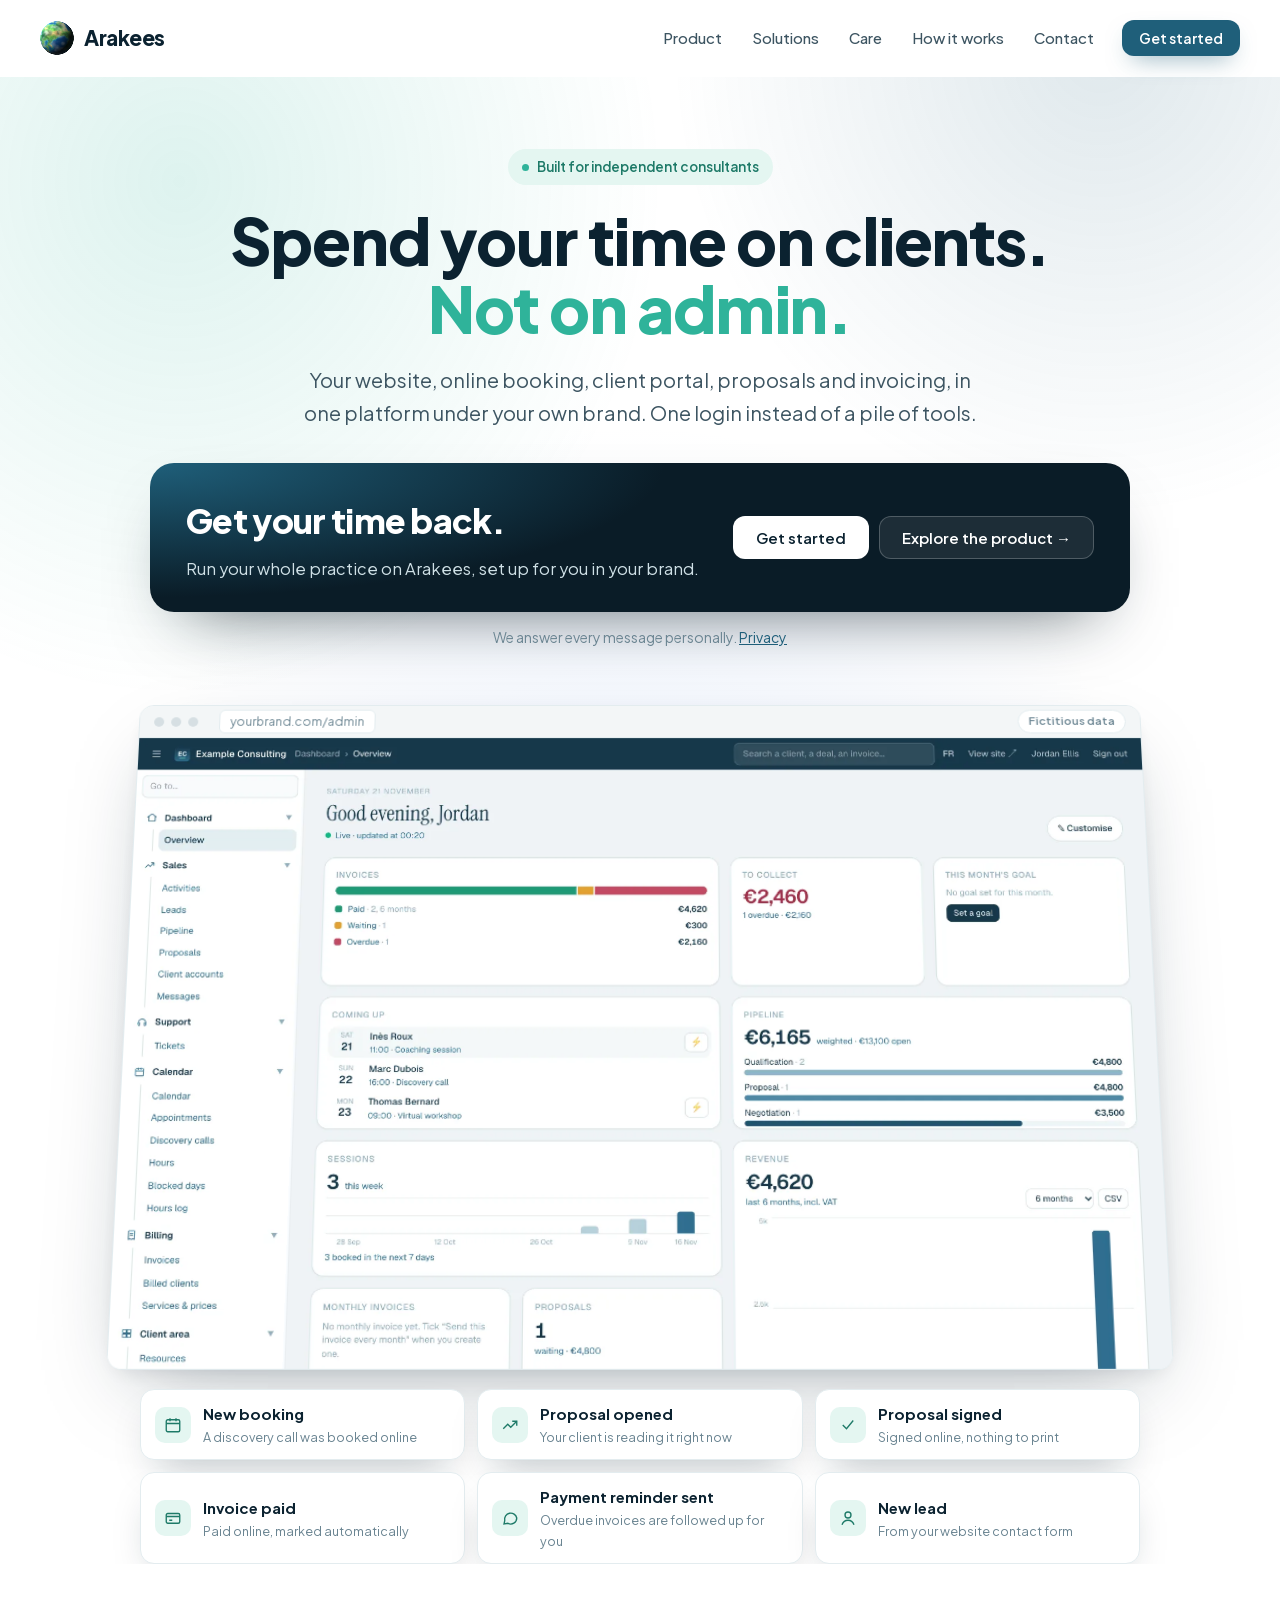
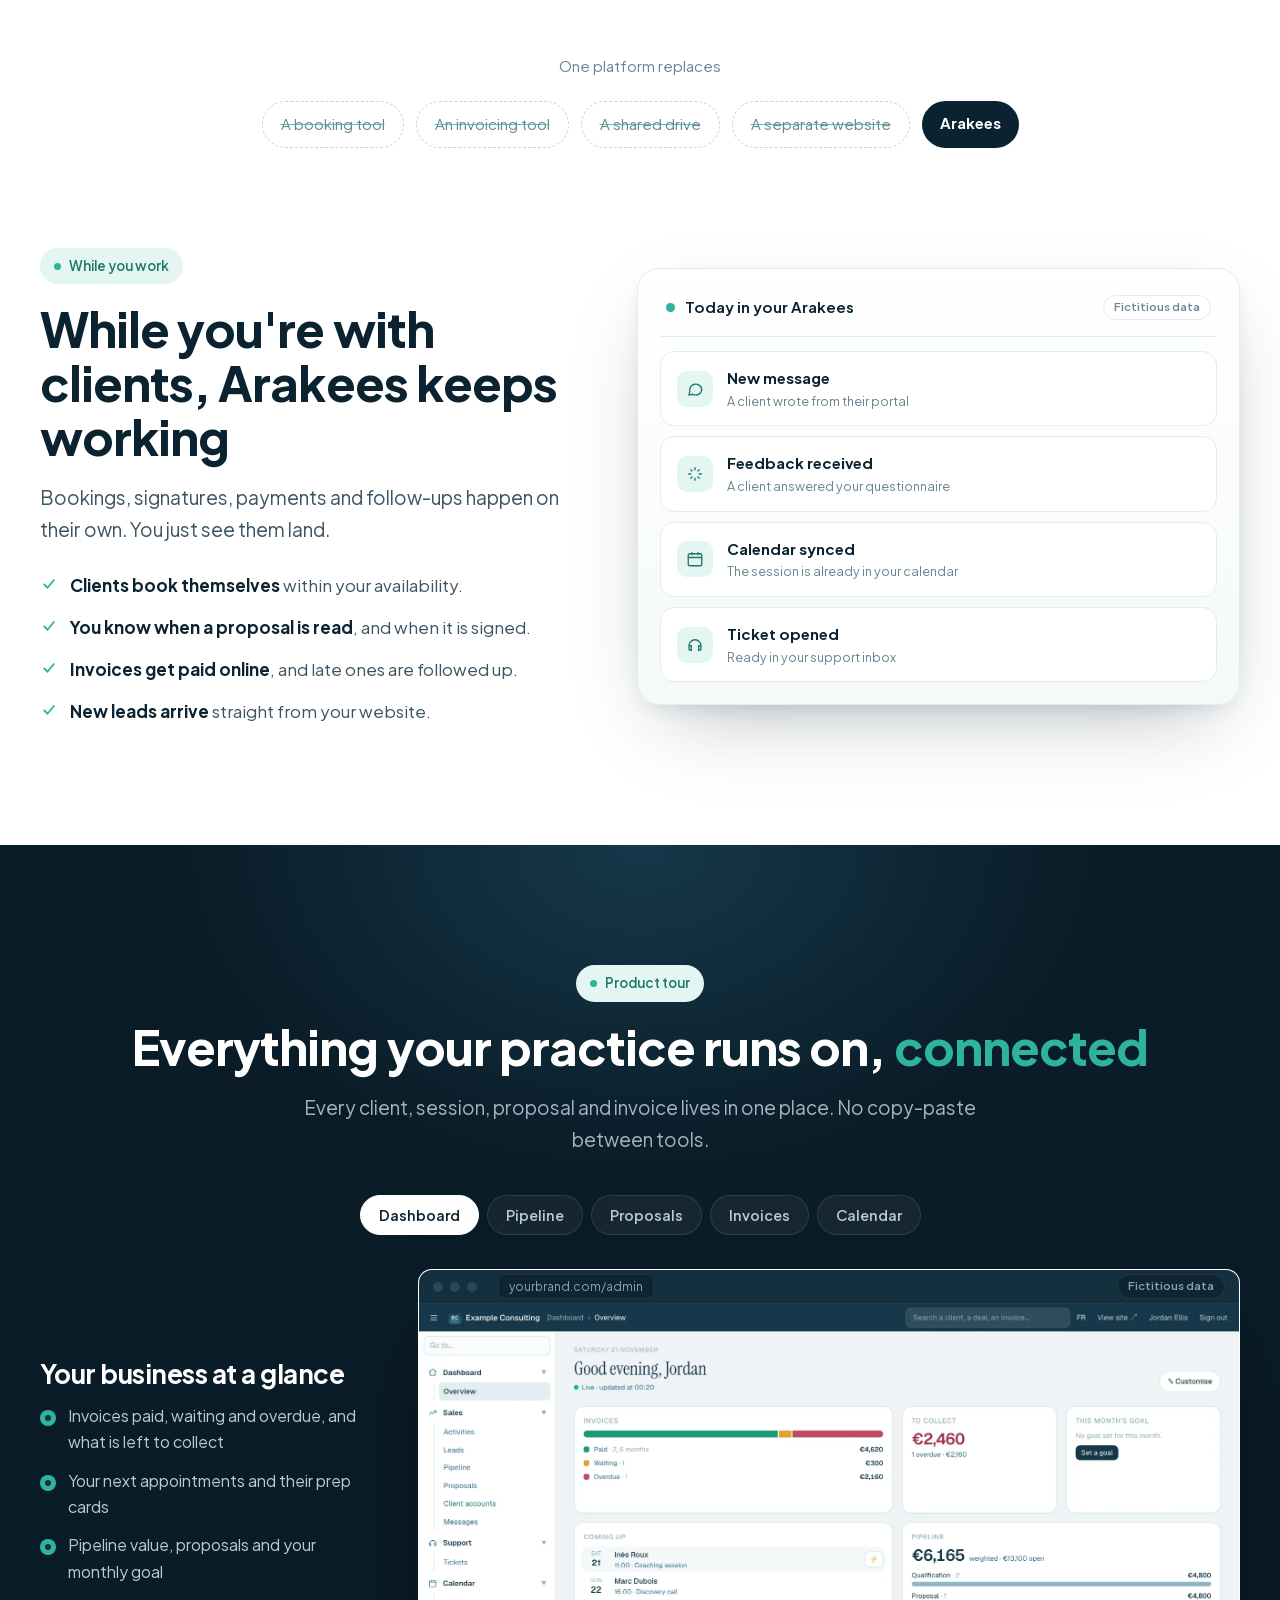
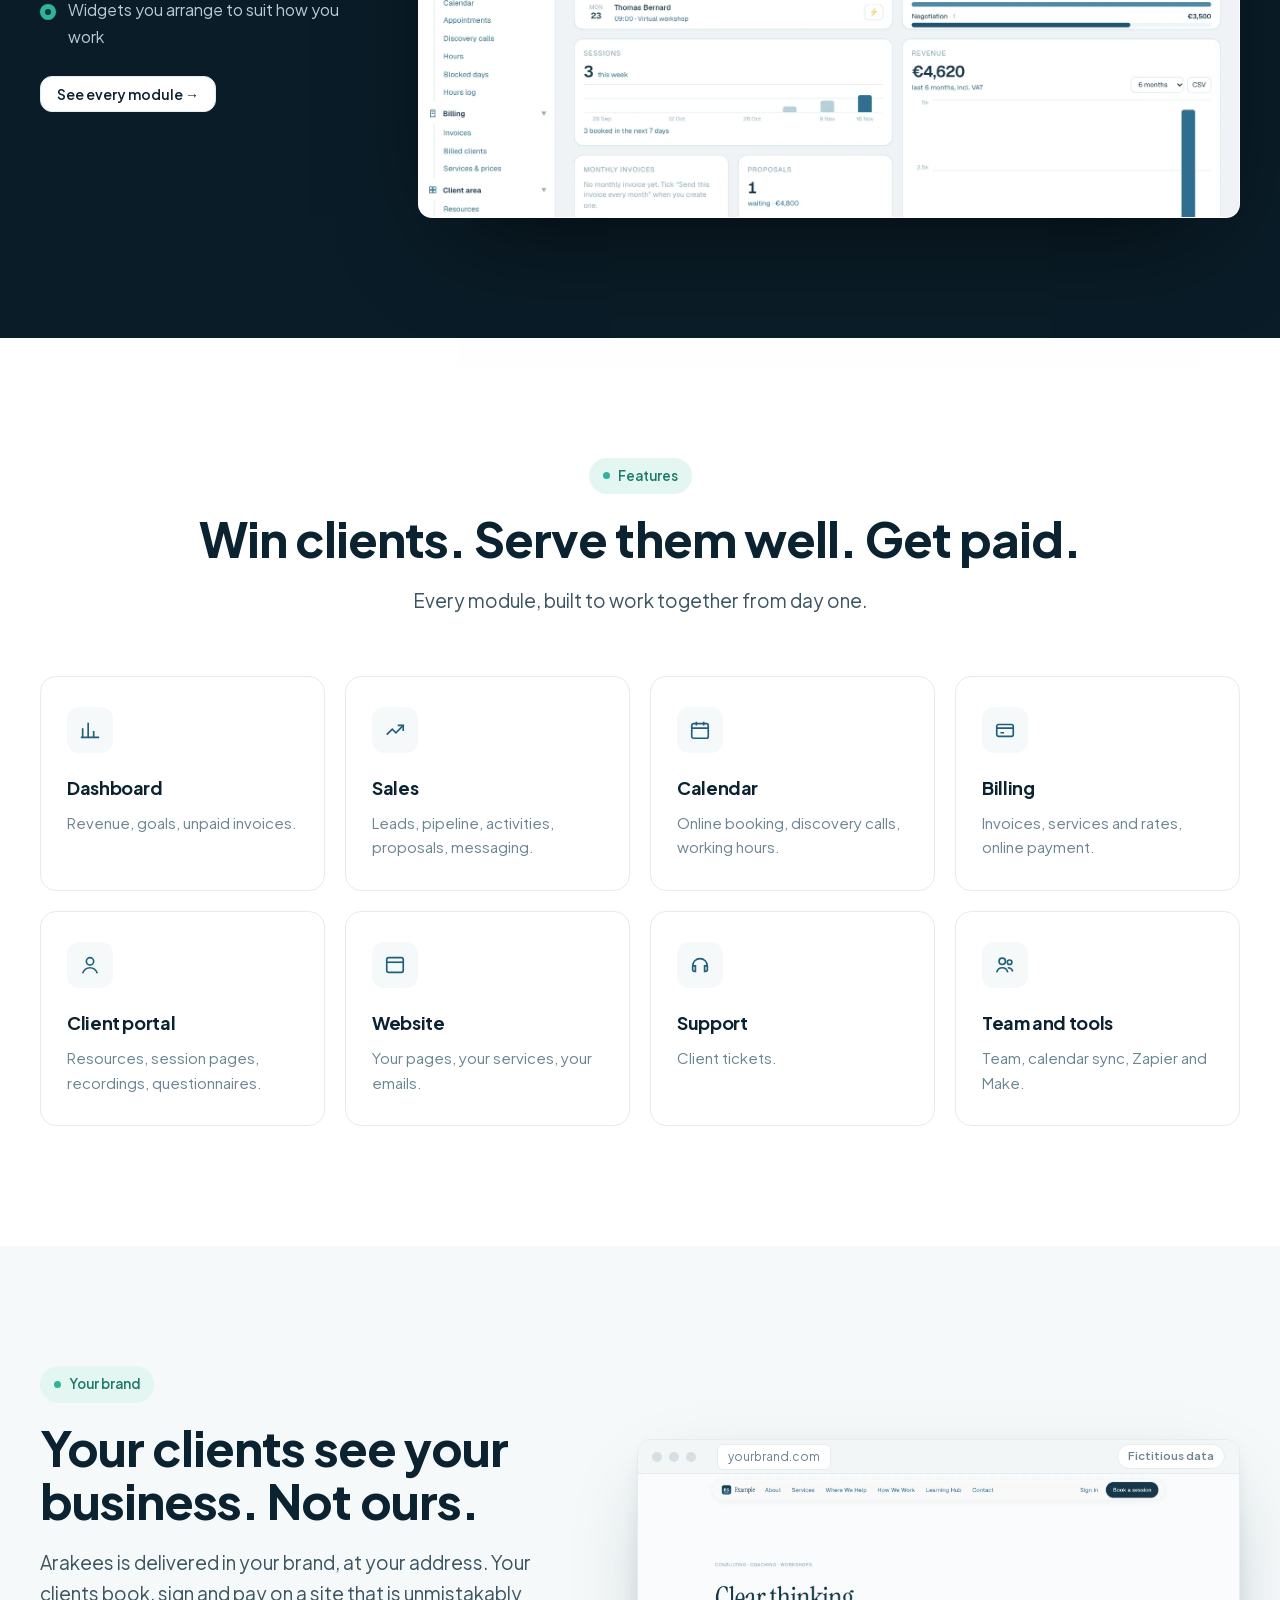
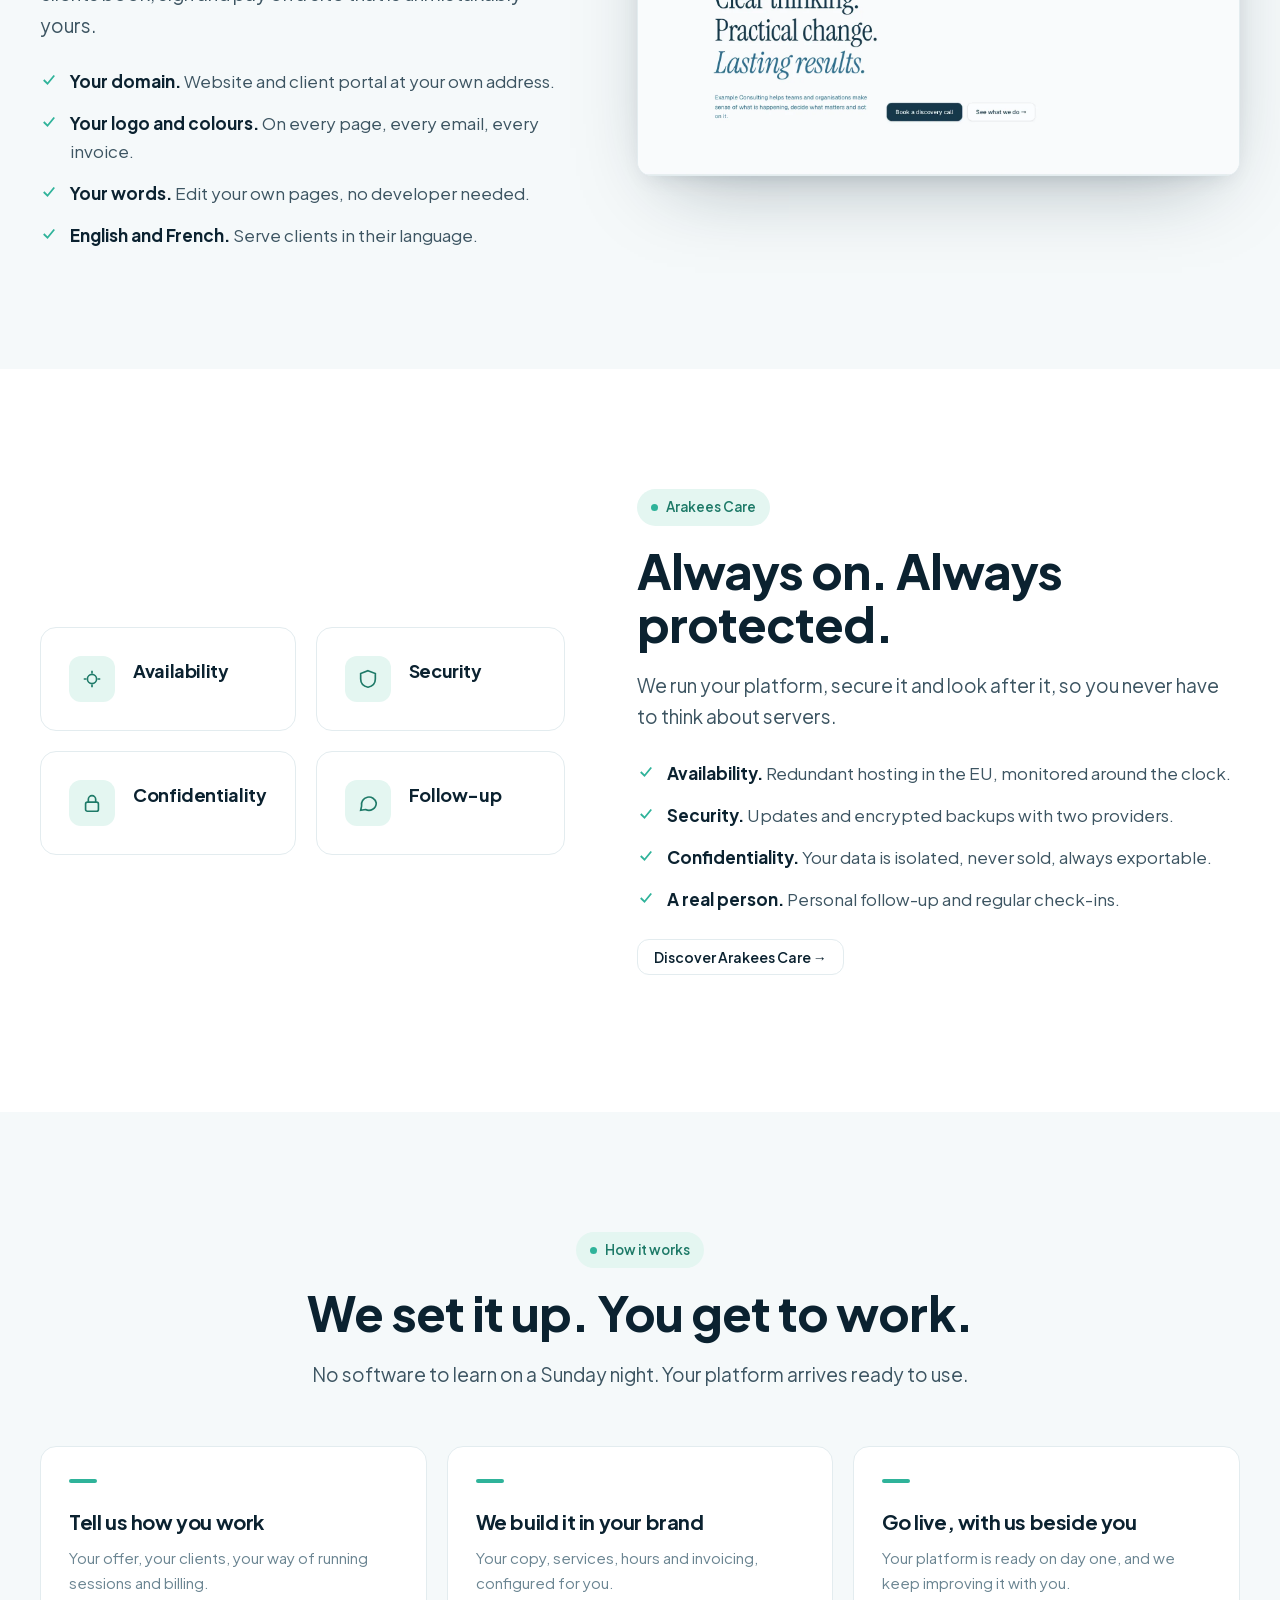
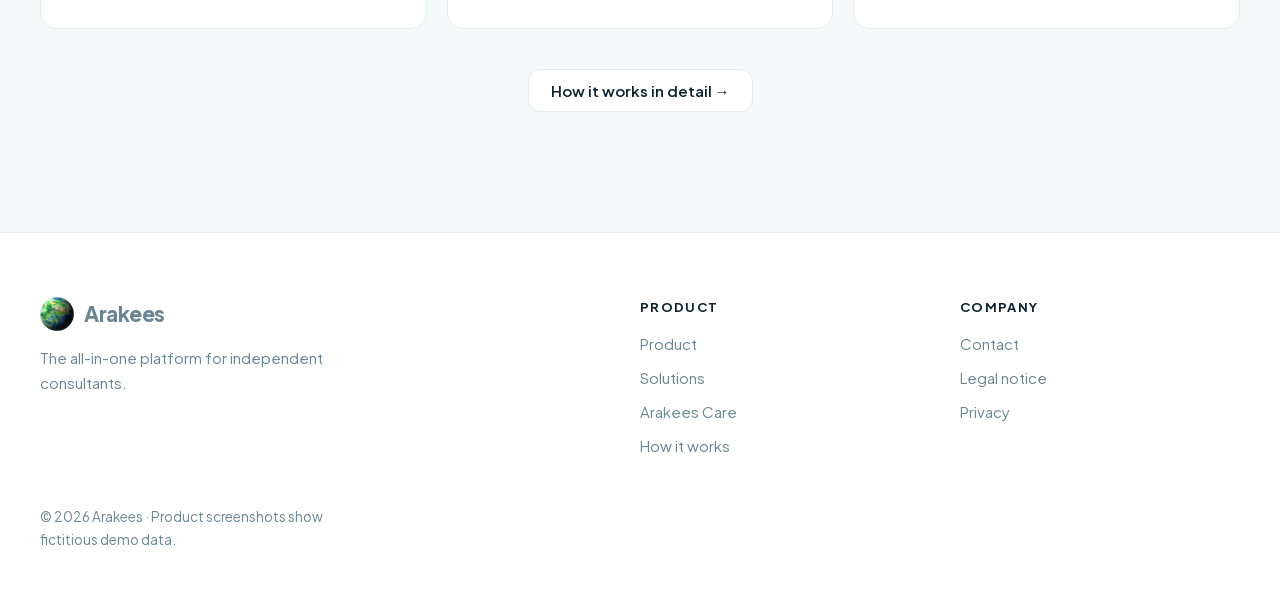
==== index.html @ 12038219 "Show automations, Zapier/Make connections and pipeline stages on the product page Co-Authored-By: Cl" ====
<!doctype html>
<html lang="en">
<head>
<meta charset="utf-8">
<meta name="viewport" content="width=device-width, initial-scale=1">
<title>Arakees · All-in-one CRM for independent consultants and coaches</title>
<meta name="description" content="Website, online booking, client portal, proposals and invoicing in one platform, under your own brand. Built for independent consultants and coaches.">
<meta name="robots" content="index, follow, max-image-preview:large, max-snippet:-1">
<link rel="canonical" href="https://www.arakees.com/">
<link rel="icon" href="/favicon.ico" sizes="48x48">
<link rel="icon" type="image/png" sizes="192x192" href="/assets/favicon-192.png">
<link rel="icon" type="image/png" sizes="96x96" href="/assets/favicon-96.png">
<link rel="apple-touch-icon" href="/assets/arakees-mark-512.png">
<meta property="og:type" content="website">
<meta property="og:site_name" content="Arakees">
<meta property="og:locale" content="en_GB">
<meta property="og:title" content="Arakees · All-in-one CRM for independent consultants and coaches">
<meta property="og:description" content="Website, online booking, client portal, proposals and invoicing in one platform, under your own brand. Built for independent consultants and coaches.">
<meta property="og:url" content="https://www.arakees.com/">
<meta property="og:image" content="https://www.arakees.com/assets/og-arakees.png">
<meta property="og:image:width" content="1200">
<meta property="og:image:height" content="630">
<meta property="og:image:alt" content="Arakees, the all-in-one platform for independent consultants">
<meta name="twitter:card" content="summary_large_image">
<meta name="twitter:title" content="Arakees · All-in-one CRM for independent consultants and coaches">
<meta name="twitter:description" content="Website, online booking, client portal, proposals and invoicing in one platform, under your own brand. Built for independent consultants and coaches.">
<meta name="twitter:image" content="https://www.arakees.com/assets/og-arakees.png">
<meta name="theme-color" content="#ffffff">
<link rel="preload" href="/assets/fonts/PlusJakartaSans-normal-latin.woff2" as="font" type="font/woff2" crossorigin>
<link rel="preload" href="/assets/planet-2k.webp" as="image" type="image/webp">
<link rel="stylesheet" href="/assets/fonts/fonts.css">
<link rel="stylesheet" href="/assets/site.css">
<script type="application/ld+json">{"@context": "https://schema.org", "@graph": [{"@type": "Organization", "@id": "https://www.arakees.com/#org", "name": "Arakees", "url": "https://www.arakees.com/", "logo": "https://www.arakees.com/assets/arakees-mark-512.png", "description": "All-in-one platform for independent consultants and coaches: website, online booking, client portal, proposals and invoicing."}, {"@type": "WebSite", "@id": "https://www.arakees.com/#site", "url": "https://www.arakees.com/", "name": "Arakees", "inLanguage": "en", "publisher": {"@id": "https://www.arakees.com/#org"}}, {"@type": "WebPage", "@id": "https://www.arakees.com/#page", "url": "https://www.arakees.com/", "name": "Arakees · All-in-one CRM for independent consultants and coaches", "description": "Website, online booking, client portal, proposals and invoicing in one platform, under your own brand. Built for independent consultants and coaches.", "inLanguage": "en", "isPartOf": {"@id": "https://www.arakees.com/#site"}, "primaryImageOfPage": "https://www.arakees.com/assets/og-arakees.png"}, {"@type": "SoftwareApplication", "name": "Arakees", "url": "https://www.arakees.com/", "applicationCategory": "BusinessApplication", "operatingSystem": "Web", "publisher": {"@id": "https://www.arakees.com/#org"}, "image": "https://www.arakees.com/assets/shots/dashboard.webp", "featureList": ["Website", "Online booking", "Client portal", "Proposals with e-signature", "Invoicing and online payment", "Sales pipeline", "Automated reminders", "Zapier and Make via API and webhooks"]}]}</script>
</head>
<body>
<div id="intro" aria-hidden="true"><button class="skip" type="button">Skip</button></div>
<div id="iname" aria-hidden="true">Arakees</div>
<div id="planet" aria-hidden="true"><canvas></canvas></div>
<header class="hdr" id="hdr">
  <div class="wrap">
    <a class="brand" href="/" aria-label="Arakees home"><img src="/assets/arakees-mark-128.png" alt="" width="34" height="34"><span>Arakees</span></a>
    <nav class="nav" aria-label="Main navigation"><a href="/product">Product</a><a href="/solutions">Solutions</a><a href="/care">Care</a><a href="/how-it-works">How it works</a><a href="/contact">Contact</a></nav>
    <a class="btn btn-primary btn-sm" href="/contact#form">Get started</a>
  </div>
</header>
<main>
<section class="hero center">
  <div class="wrap">
    <span class="eyebrow">Built for independent consultants</span>
    <h1>Spend your time on clients.<br><span class="accent">Not on admin.</span></h1>
    <p class="lead">Your website, online booking, client portal, proposals and invoicing, in one platform under your own brand. One login instead of a pile of tools.</p>
    <div class="hband">
      <div><h2>Get your time back.</h2><p>Run your whole practice on Arakees, set up for you in your brand.</p></div>
      <div class="hband-ctas">
        <a class="btn btn-primary" href="/contact#form">Get started</a>
        <a class="btn btn-light" href="/product">Explore the product →</a>
      </div>
    </div>
    <p class="note">We answer every message personally. <a href="/privacy">Privacy</a></p>
    <div class="stage">
      <div class="frame" id="heroFrame">
        <div class="bar"><i></i><i></i><i></i><span>yourbrand.com/admin</span><em class="fict">Fictitious data</em></div>
        <img src="/assets/shots/dashboard.webp?v=6" alt="Arakees dashboard showing invoices, money to collect, upcoming appointments, pipeline and revenue" width="1800" height="1125" fetchpriority="high">
      </div>
      <div class="chips"><div class="chip p1"><div class="ni"><svg width="22" height="22" viewBox="0 0 24 24" fill="none" stroke="currentColor" stroke-width="1.8"><rect x="3" y="5" width="18" height="16" rx="2"/><path d="M8 3v4M16 3v4M3 10h18"/></svg></div><div><b>New booking</b><small>A discovery call was booked online</small></div></div><div class="chip p2"><div class="ni"><svg width="22" height="22" viewBox="0 0 24 24" fill="none" stroke="currentColor" stroke-width="1.8"><path d="M3 17l6-6 4 4 8-8"/><path d="M15 7h6v6"/></svg></div><div><b>Proposal opened</b><small>Your client is reading it right now</small></div></div><div class="chip p3"><div class="ni"><svg width="22" height="22" viewBox="0 0 24 24" fill="none" stroke="currentColor" stroke-width="1.8"><path d="M5 12l5 5 9-11"/></svg></div><div><b>Proposal signed</b><small>Signed online, nothing to print</small></div></div><div class="chip p4"><div class="ni"><svg width="22" height="22" viewBox="0 0 24 24" fill="none" stroke="currentColor" stroke-width="1.8"><rect x="3" y="6" width="18" height="13" rx="2"/><path d="M3 10h18M7 15h4"/></svg></div><div><b>Invoice paid</b><small>Paid online, marked automatically</small></div></div><div class="chip p5"><div class="ni"><svg width="22" height="22" viewBox="0 0 24 24" fill="none" stroke="currentColor" stroke-width="1.8"><path d="M21 12a8 8 0 01-11.7 7.1L4 20l1-4.6A8 8 0 1121 12z"/></svg></div><div><b>Payment reminder sent</b><small>Overdue invoices are followed up for you</small></div></div><div class="chip p6"><div class="ni"><svg width="22" height="22" viewBox="0 0 24 24" fill="none" stroke="currentColor" stroke-width="1.8"><circle cx="12" cy="8" r="4"/><path d="M4 21c1.5-4 4.5-6 8-6s6.5 2 8 6"/></svg></div><div><b>New lead</b><small>From your website contact form</small></div></div></div>
    </div>
  </div>
</section>

<section class="replace">
  <div class="wrap">
    <p class="k">One platform replaces</p>
    <div class="tools rv"><span>A booking tool</span><span>An invoicing tool</span><span>A shared drive</span><span>A separate website</span><strong>Arakees</strong></div>
  </div>
</section>

<section class="moments">
  <div class="wrap split">
    <div class="rv">
      <span class="eyebrow">While you work</span>
      <h2 class="h2">While you're with clients, Arakees keeps working</h2>
      <p class="lead">Bookings, signatures, payments and follow-ups happen on their own. You just see them land.</p>
      <ul class="checks"><li><svg width="18" height="18" viewBox="0 0 24 24" fill="none" stroke="currentColor" stroke-width="2.4"><path d="M5 12l5 5 9-11"/></svg><span><b>Clients book themselves</b> within your availability.</span></li><li><svg width="18" height="18" viewBox="0 0 24 24" fill="none" stroke="currentColor" stroke-width="2.4"><path d="M5 12l5 5 9-11"/></svg><span><b>You know when a proposal is read</b>, and when it is signed.</span></li><li><svg width="18" height="18" viewBox="0 0 24 24" fill="none" stroke="currentColor" stroke-width="2.4"><path d="M5 12l5 5 9-11"/></svg><span><b>Invoices get paid online</b>, and late ones are followed up.</span></li><li><svg width="18" height="18" viewBox="0 0 24 24" fill="none" stroke="currentColor" stroke-width="2.4"><path d="M5 12l5 5 9-11"/></svg><span><b>New leads arrive</b> straight from your website.</span></li></ul>
    </div>
    <div class="feedcard rv">
      <div class="feedhead"><span class="live"></span>Today in your Arakees<em class="fict">Fictitious data</em></div>
      <div id="feed"><div class="nt f"><div class="ni"><svg width="22" height="22" viewBox="0 0 24 24" fill="none" stroke="currentColor" stroke-width="1.8"><path d="M21 12a8 8 0 01-11.7 7.1L4 20l1-4.6A8 8 0 1121 12z"/></svg></div><div><b>New message</b><small>A client wrote from their portal</small></div></div><div class="nt f"><div class="ni"><svg width="22" height="22" viewBox="0 0 24 24" fill="none" stroke="currentColor" stroke-width="1.8"><path d="M12 3v4M12 17v4M3 12h4M17 12h4M6 6l2.5 2.5M15.5 15.5L18 18M6 18l2.5-2.5M15.5 8.5L18 6"/></svg></div><div><b>Feedback received</b><small>A client answered your questionnaire</small></div></div><div class="nt f"><div class="ni"><svg width="22" height="22" viewBox="0 0 24 24" fill="none" stroke="currentColor" stroke-width="1.8"><rect x="3" y="5" width="18" height="16" rx="2"/><path d="M8 3v4M16 3v4M3 10h18"/></svg></div><div><b>Calendar synced</b><small>The session is already in your calendar</small></div></div><div class="nt f"><div class="ni"><svg width="22" height="22" viewBox="0 0 24 24" fill="none" stroke="currentColor" stroke-width="1.8"><path d="M4 13a8 8 0 0116 0v4a2 2 0 01-2 2h-1v-6h3M4 13v4a2 2 0 002 2h1v-6H4"/></svg></div><div><b>Ticket opened</b><small>Ready in your support inbox</small></div></div></div>
    </div>
  </div>
</section>

<section class="tour" id="tour">
  <div class="wrap center">
    <span class="eyebrow">Product tour</span>
    <h2 class="h2">Everything your practice runs on, <span class="accent">connected</span></h2>
    <p class="lead">Every client, session, proposal and invoice lives in one place. No copy-paste between tools.</p>
    <div class="tabs" role="tablist" aria-label="Product tour"><button class="tab" role="tab" aria-selected="true" data-t="0">Dashboard</button><button class="tab" role="tab" aria-selected="false" data-t="1">Pipeline</button><button class="tab" role="tab" aria-selected="false" data-t="2">Proposals</button><button class="tab" role="tab" aria-selected="false" data-t="3">Invoices</button><button class="tab" role="tab" aria-selected="false" data-t="4">Calendar</button></div>
  </div>
  <div class="wrap">
    <div class="panel" role="tabpanel" style="text-align:left">
      <div><h3 id="tTitle"></h3><ul id="tList"></ul><p style="margin-top:26px"><a class="btn btn-ghost btn-sm" href="/product">See every module →</a></p></div>
      <div class="frame"><div class="bar"><i></i><i></i><i></i><span id="tUrl">yourbrand.com/admin</span><em class="fict">Fictitious data</em></div><img id="tImg" src="/assets/shots/dashboard.webp?v=6" alt="Arakees dashboard screen" width="1800" height="1125" loading="lazy"></div>
    </div>
  </div>
</section>

<section>
  <div class="wrap">
    <div class="center"><span class="eyebrow">Features</span><h2 class="h2">Win clients. Serve them well. Get paid.</h2><p class="lead">Every module, built to work together from day one.</p></div>
    <div class="grid4"><a class="card rv" href="/product#dashboard" style="text-decoration:none"><div class="ico"><svg width="22" height="22" viewBox="0 0 24 24" fill="none" stroke="currentColor" stroke-width="1.8"><path d="M4 20V10M10 20V4M16 20v-7M22 20H2"/></svg></div><h3>Dashboard</h3><p>Revenue, goals, unpaid invoices.</p></a><a class="card rv" href="/product#sales" style="text-decoration:none"><div class="ico"><svg width="22" height="22" viewBox="0 0 24 24" fill="none" stroke="currentColor" stroke-width="1.8"><path d="M3 17l6-6 4 4 8-8"/><path d="M15 7h6v6"/></svg></div><h3>Sales</h3><p>Leads, pipeline, activities, proposals, messaging.</p></a><a class="card rv" href="/product#calendar" style="text-decoration:none"><div class="ico"><svg width="22" height="22" viewBox="0 0 24 24" fill="none" stroke="currentColor" stroke-width="1.8"><rect x="3" y="5" width="18" height="16" rx="2"/><path d="M8 3v4M16 3v4M3 10h18"/></svg></div><h3>Calendar</h3><p>Online booking, discovery calls, working hours.</p></a><a class="card rv" href="/product#billing" style="text-decoration:none"><div class="ico"><svg width="22" height="22" viewBox="0 0 24 24" fill="none" stroke="currentColor" stroke-width="1.8"><rect x="3" y="6" width="18" height="13" rx="2"/><path d="M3 10h18M7 15h4"/></svg></div><h3>Billing</h3><p>Invoices, services and rates, online payment.</p></a><a class="card rv" href="/product#portal" style="text-decoration:none"><div class="ico"><svg width="22" height="22" viewBox="0 0 24 24" fill="none" stroke="currentColor" stroke-width="1.8"><circle cx="12" cy="8" r="4"/><path d="M4 21c1.5-4 4.5-6 8-6s6.5 2 8 6"/></svg></div><h3>Client portal</h3><p>Resources, session pages, recordings, questionnaires.</p></a><a class="card rv" href="/product#website" style="text-decoration:none"><div class="ico"><svg width="22" height="22" viewBox="0 0 24 24" fill="none" stroke="currentColor" stroke-width="1.8"><rect x="3" y="4" width="18" height="16" rx="2"/><path d="M3 9h18"/></svg></div><h3>Website</h3><p>Your pages, your services, your emails.</p></a><a class="card rv" href="/product#support" style="text-decoration:none"><div class="ico"><svg width="22" height="22" viewBox="0 0 24 24" fill="none" stroke="currentColor" stroke-width="1.8"><path d="M4 13a8 8 0 0116 0v4a2 2 0 01-2 2h-1v-6h3M4 13v4a2 2 0 002 2h1v-6H4"/></svg></div><h3>Support</h3><p>Client tickets.</p></a><a class="card rv" href="/product#team" style="text-decoration:none"><div class="ico"><svg width="22" height="22" viewBox="0 0 24 24" fill="none" stroke="currentColor" stroke-width="1.8"><circle cx="9" cy="8" r="3.5"/><circle cx="17" cy="9" r="2.5"/><path d="M3 20c.8-3.5 3.2-5 6-5s5.2 1.5 6 5M15 15c2.5 0 4.5 1.2 5.5 4"/></svg></div><h3>Team and tools</h3><p>Team, calendar sync, Zapier and Make.</p></a></div>
  </div>
</section>

<section class="soft">
  <div class="wrap split">
    <div class="rv">
      <span class="eyebrow">Your brand</span>
      <h2 class="h2">Your clients see your business. Not ours.</h2>
      <p class="lead">Arakees is delivered in your brand, at your address. Your clients book, sign and pay on a site that is unmistakably yours.</p>
      <ul class="checks"><li><svg width="18" height="18" viewBox="0 0 24 24" fill="none" stroke="currentColor" stroke-width="2.4"><path d="M5 12l5 5 9-11"/></svg><span><b>Your domain.</b> Website and client portal at your own address.</span></li><li><svg width="18" height="18" viewBox="0 0 24 24" fill="none" stroke="currentColor" stroke-width="2.4"><path d="M5 12l5 5 9-11"/></svg><span><b>Your logo and colours.</b> On every page, every email, every invoice.</span></li><li><svg width="18" height="18" viewBox="0 0 24 24" fill="none" stroke="currentColor" stroke-width="2.4"><path d="M5 12l5 5 9-11"/></svg><span><b>Your words.</b> Edit your own pages, no developer needed.</span></li><li><svg width="18" height="18" viewBox="0 0 24 24" fill="none" stroke="currentColor" stroke-width="2.4"><path d="M5 12l5 5 9-11"/></svg><span><b>English and French.</b> Serve clients in their language.</span></li></ul>
    </div>
    <div class="frame rv"><div class="bar"><i></i><i></i><i></i><span>yourbrand.com</span><em class="fict">Fictitious data</em></div><img src="/assets/shots/site.webp?v=6" alt="A consultant’s public website built on Arakees" width="1800" height="900" loading="lazy"></div>
  </div>
</section>

<section>
  <div class="wrap split">
    <div class="rv" style="order:2">
      <span class="eyebrow">Arakees Care</span>
      <h2 class="h2">Always on. Always protected.</h2>
      <p class="lead">We run your platform, secure it and look after it, so you never have to think about servers.</p>
      <ul class="checks"><li><svg width="18" height="18" viewBox="0 0 24 24" fill="none" stroke="currentColor" stroke-width="2.4"><path d="M5 12l5 5 9-11"/></svg><span><b>Availability.</b> Redundant hosting in the EU, monitored around the clock.</span></li><li><svg width="18" height="18" viewBox="0 0 24 24" fill="none" stroke="currentColor" stroke-width="2.4"><path d="M5 12l5 5 9-11"/></svg><span><b>Security.</b> Updates and encrypted backups with two providers.</span></li><li><svg width="18" height="18" viewBox="0 0 24 24" fill="none" stroke="currentColor" stroke-width="2.4"><path d="M5 12l5 5 9-11"/></svg><span><b>Confidentiality.</b> Your data is isolated, never sold, always exportable.</span></li><li><svg width="18" height="18" viewBox="0 0 24 24" fill="none" stroke="currentColor" stroke-width="2.4"><path d="M5 12l5 5 9-11"/></svg><span><b>A real person.</b> Personal follow-up and regular check-ins.</span></li></ul>
      <p style="margin-top:26px"><a class="btn btn-ghost btn-sm" href="/care">Discover Arakees Care →</a></p>
    </div>
    <div class="grid2 rv" style="margin:0">
      <div class="care"><div class="ico"><svg width="22" height="22" viewBox="0 0 24 24" fill="none" stroke="currentColor" stroke-width="1.8"><path d="M12 3v3M12 18v3M3 12h3M18 12h3"/><circle cx="12" cy="12" r="5"/></svg></div><div><h3>Availability</h3></div></div><div class="care"><div class="ico"><svg width="22" height="22" viewBox="0 0 24 24" fill="none" stroke="currentColor" stroke-width="1.8"><path d="M12 3l8 3v6c0 5-3.5 8-8 9-4.5-1-8-4-8-9V6z"/></svg></div><div><h3>Security</h3></div></div><div class="care"><div class="ico"><svg width="22" height="22" viewBox="0 0 24 24" fill="none" stroke="currentColor" stroke-width="1.8"><rect x="5" y="11" width="14" height="10" rx="2"/><path d="M8 11V8a4 4 0 018 0v3"/></svg></div><div><h3>Confidentiality</h3></div></div><div class="care"><div class="ico"><svg width="22" height="22" viewBox="0 0 24 24" fill="none" stroke="currentColor" stroke-width="1.8"><path d="M21 12a8 8 0 01-11.7 7.1L4 20l1-4.6A8 8 0 1121 12z"/></svg></div><div><h3>Follow-up</h3></div></div>
    </div>
  </div>
</section>

<section class="soft">
  <div class="wrap">
    <div class="center"><span class="eyebrow">How it works</span><h2 class="h2">We set it up. You get to work.</h2><p class="lead">No software to learn on a Sunday night. Your platform arrives ready to use.</p></div>
    <div class="steps">
      <div class="step rv"><h3>Tell us how you work</h3><p>Your offer, your clients, your way of running sessions and billing.</p></div>
      <div class="step rv"><h3>We build it in your brand</h3><p>Your copy, services, hours and invoicing, configured for you.</p></div>
      <div class="step rv"><h3>Go live, with us beside you</h3><p>Your platform is ready on day one, and we keep improving it with you.</p></div>
    </div>
    <div class="next"><a class="btn btn-ghost" href="/how-it-works">How it works in detail →</a></div>
  </div>
</section>
<script>(function(){const T=[["Your business at a glance", "dashboard", "admin", ["Invoices paid, waiting and overdue, and what is left to collect", "Your next appointments and their prep cards", "Pipeline value, proposals and your monthly goal", "Widgets you arrange to suit how you work"]], ["A pipeline you can actually read", "pipeline", "admin/pipeline", ["Every deal from qualification to won", "Open and weighted pipeline value", "Monthly target tracking", "Kanban or list view"]], ["Proposals that close themselves", "proposals", "admin/proposals", ["From intake form to drafted proposal", "Sent as a link, with opens tracked", "Signed electronically by your client", "Turned into an invoice automatically"]], ["Invoices that get paid", "invoices", "admin/invoices", ["Paid, outstanding and overdue at a glance", "One template for every client", "Online payment", "Clear status on every invoice"]], ["A calendar that fills itself", "calendar", "admin/calendar", ["Clients book within your availability", "Discovery calls, sessions and workshops", "Month and day views", "Sync with your calendar"]]];
const tabs=document.querySelectorAll('.tab'),img=document.getElementById('tImg');
function show(i){const [title,shot,url,items]=T[i];tabs.forEach((t,j)=>t.setAttribute('aria-selected',String(i===j)));
document.getElementById('tTitle').textContent=title;document.getElementById('tUrl').textContent='yourbrand.com/'+url;
document.getElementById('tList').innerHTML=items.map(x=>'<li>'+x+'</li>').join('');img.style.opacity=0;
setTimeout(()=>{img.src='/assets/shots/'+shot+'.webp?v=6';img.alt='Arakees '+shot+' screen';img.onload=()=>{img.style.opacity=1;};},180);}
tabs.forEach(t=>t.addEventListener('click',()=>show(+t.dataset.t)));show(0);T.forEach(t=>{const p=new Image();p.src='/assets/shots/'+t[1]+'.webp?v=6';});})();</script>
</main>
<footer class="ftr">
  <div class="wrap">
    <div class="cols">
      <div><a class="brand" href="/"><img src="/assets/arakees-mark-128.png" alt="" width="34" height="34"><span>Arakees</span></a><p>The all-in-one platform for independent consultants.</p></div>
      <div><h4>Product</h4><ul><li><a href="/product">Product</a></li><li><a href="/solutions">Solutions</a></li><li><a href="/care">Arakees Care</a></li><li><a href="/how-it-works">How it works</a></li></ul></div>
      <div><h4>Company</h4><ul><li><a href="/contact">Contact</a></li><li><a href="/mentions-legales">Legal notice</a></li><li><a href="/privacy">Privacy</a></li></ul></div>
    </div>
    <p class="copy">© 2026 Arakees · Product screenshots show fictitious demo data.</p>
  </div>
</footer>
<script>
(function () {
  const io = new IntersectionObserver(es => es.forEach(e => { if (e.isIntersecting) { e.target.classList.add('in'); io.unobserve(e.target); } }), { threshold: .15 });
  document.querySelectorAll('.rv').forEach(el => io.observe(el));
  const hdr = document.getElementById('hdr'), frame = document.getElementById('heroFrame');
  const onScroll = () => { hdr.classList.toggle('scrolled', scrollY > 8); if (frame) frame.style.setProperty('--tilt', Math.max(0, 10 - scrollY / 40) + 'deg'); };
  addEventListener('scroll', onScroll, { passive: true }); onScroll();
  // Email address assembled in the browser: readable by people, absent from the HTML for bots.
  document.querySelectorAll('.eml').forEach(el => { const a = document.createElement('a'); a.href = 'mailto:' + el.dataset.u + '@' + el.dataset.d; a.textContent = el.dataset.u + '@' + el.dataset.d; el.replaceWith(a); });
})();
</script>
<script type="module" src="/assets/intro.js"></script>
</body>
</html>
---- assets/fonts/fonts.css ----
@font-face {
  font-family: 'Plus Jakarta Sans';
  font-style: italic;
  font-weight: 400 800;
  font-display: swap;
  src: url(/assets/fonts/PlusJakartaSans-italic-latin-ext.woff2) format('woff2');
  unicode-range: U+0100-02BA, U+02BD-02C5, U+02C7-02CC, U+02CE-02D7, U+02DD-02FF, U+0304, U+0308, U+0329, U+1D00-1DBF, U+1E00-1E9F, U+1EF2-1EFF, U+2020, U+20A0-20AB, U+20AD-20C4, U+2113, U+2C60-2C7F, U+A720-A7FF;
}
@font-face {
  font-family: 'Plus Jakarta Sans';
  font-style: italic;
  font-weight: 400 800;
  font-display: swap;
  src: url(/assets/fonts/PlusJakartaSans-italic-latin.woff2) format('woff2');
  unicode-range: U+0000-00FF, U+0131, U+0152-0153, U+02BB-02BC, U+02C6, U+02DA, U+02DC, U+0304, U+0308, U+0329, U+2000-206F, U+20AC, U+2122, U+2191, U+2193, U+2212, U+2215, U+FEFF, U+FFFD;
}
@font-face {
  font-family: 'Plus Jakarta Sans';
  font-style: normal;
  font-weight: 400 800;
  font-display: swap;
  src: url(/assets/fonts/PlusJakartaSans-normal-latin-ext.woff2) format('woff2');
  unicode-range: U+0100-02BA, U+02BD-02C5, U+02C7-02CC, U+02CE-02D7, U+02DD-02FF, U+0304, U+0308, U+0329, U+1D00-1DBF, U+1E00-1E9F, U+1EF2-1EFF, U+2020, U+20A0-20AB, U+20AD-20C4, U+2113, U+2C60-2C7F, U+A720-A7FF;
}
@font-face {
  font-family: 'Plus Jakarta Sans';
  font-style: normal;
  font-weight: 400 800;
  font-display: swap;
  src: url(/assets/fonts/PlusJakartaSans-normal-latin.woff2) format('woff2');
  unicode-range: U+0000-00FF, U+0131, U+0152-0153, U+02BB-02BC, U+02C6, U+02DA, U+02DC, U+0304, U+0308, U+0329, U+2000-206F, U+20AC, U+2122, U+2191, U+2193, U+2212, U+2215, U+FEFF, U+FFFD;
}
---- assets/site.css ----
/* Arakees marketing site */
:root {
  --ink: #0b2230;
  --text: #3d5562;
  --muted: #6b8592;
  --line: #e3ecef;
  --bg: #ffffff;
  --soft: #f5f9fa;
  --brand: #1f5f7a;
  --brand-2: #174a60;
  --mint: #2fb39a;
  --mint-soft: #e4f6f1;
  --navy: #0a1c27;
  --navy-2: #102a38;
  --radius: 16px;
  --shadow: 0 30px 80px -30px rgba(11, 34, 48, .35), 0 8px 24px -12px rgba(11, 34, 48, .18);
  --font: "Plus Jakarta Sans", -apple-system, "Segoe UI", Roboto, Arial, sans-serif;
}
* { box-sizing: border-box; }
html { scroll-behavior: smooth; }
body { margin: 0; background: var(--bg); color: var(--text); font: 400 17px/1.65 var(--font); -webkit-font-smoothing: antialiased; overflow-x: hidden; }
img { max-width: 100%; height: auto; display: block; }
a { color: var(--brand); }
h1, h2, h3 { color: var(--ink); letter-spacing: -.02em; margin: 0; }
:focus-visible { outline: 2px solid var(--mint); outline-offset: 3px; border-radius: 6px; }
.wrap { width: min(1200px, 100% - 40px); margin-inline: auto; }

/* Header */
.hdr { position: sticky; top: 0; z-index: 100; background: rgba(255,255,255,.86); backdrop-filter: saturate(1.4) blur(14px); -webkit-backdrop-filter: saturate(1.4) blur(14px); border-bottom: 1px solid transparent; transition: border-color .3s; }
.hdr.scrolled { border-color: var(--line); }
.hdr .wrap { display: flex; align-items: center; gap: 28px; height: 76px; }
.brand { display: flex; align-items: center; gap: 10px; text-decoration: none; color: var(--ink); font-weight: 750; font-size: 21px; letter-spacing: -.02em; }
.brand img, .brand canvas { width: 34px; height: 34px; }
.nav { display: flex; gap: 30px; margin-left: auto; }
.nav a { color: var(--text); text-decoration: none; font-size: 15px; font-weight: 500; }
.nav a:hover { color: var(--ink); }
.btn { display: inline-flex; align-items: center; justify-content: center; gap: 8px; padding: 13px 22px; border-radius: 12px; font: 600 15px/1 var(--font); text-decoration: none; border: 1px solid transparent; transition: transform .2s, box-shadow .2s, background .2s; white-space: nowrap; }
.btn-primary { background: var(--brand); color: #fff; box-shadow: 0 10px 24px -10px rgba(31,95,122,.6); }
.btn-primary:hover { background: var(--brand-2); color: #fff; transform: translateY(-1px); }
.btn-ghost { background: #fff; color: var(--ink); border-color: var(--line); }
.btn-ghost:hover { border-color: #c9d9df; color: var(--ink); }
.btn-sm { padding: 10px 16px; font-size: 14px; }

/* Sections */
section { padding: 120px 0; }
.eyebrow { display: inline-flex; align-items: center; gap: 8px; padding: 7px 14px; border-radius: 99px; background: var(--mint-soft); color: #1e7a68; font-size: 13.5px; font-weight: 600; }
.eyebrow::before { content: ""; width: 7px; height: 7px; border-radius: 50%; background: var(--mint); }
.center { text-align: center; }
.h2 { font-size: clamp(32px, 4.2vw, 48px); line-height: 1.12; font-weight: 750; margin: 18px 0 16px; }
.lead { font-size: 19px; color: var(--text); max-width: 700px; }
.center .lead { margin-inline: auto; }
.accent { color: var(--mint); }

/* Hero */
.hero { position: relative; padding: 72px 0 0; overflow: hidden; isolation: isolate; }
.hero::before { content: ""; position: absolute; inset: -20% -10% 30%; z-index: -1; background:
  radial-gradient(45% 55% at 20% 30%, rgba(47,179,154,.16), transparent 70%),
  radial-gradient(40% 50% at 80% 20%, rgba(31,95,122,.14), transparent 70%),
  radial-gradient(50% 60% at 50% 90%, rgba(120,170,255,.14), transparent 70%); }
.hero h1 { font-size: clamp(38px, 5vw, 64px); line-height: 1.06; font-weight: 800; margin: 22px auto 20px; max-width: 26ch; }
.hero .lead { font-size: 20px; }
.ctas { display: flex; gap: 12px; justify-content: center; flex-wrap: wrap; margin-top: 34px; }
.note { font-size: 14px; color: var(--muted); margin-top: 14px; }
.stage { position: relative; margin: 56px auto 0; max-width: 1120px; perspective: 1800px; }
.frame { border-radius: 14px; background: #fff; border: 1px solid var(--line); box-shadow: var(--shadow); overflow: hidden; transform-origin: 50% 0; transform: rotateX(var(--tilt, 10deg)); transition: transform .1s linear; }
.frame .bar { display: flex; align-items: center; gap: 7px; height: 34px; padding: 0 14px; background: #f3f6f7; border-bottom: 1px solid var(--line); }
.frame .bar i { width: 10px; height: 10px; border-radius: 50%; background: #d6dfe3; }
.frame .bar span { margin-left: 14px; font-size: 12px; color: var(--muted); background: #fff; border: 1px solid var(--line); border-radius: 6px; padding: 2px 10px; }
.chip { position: absolute; z-index: 2; display: flex; align-items: center; gap: 12px; padding: 12px 16px; border-radius: 14px; background: #fff; border: 1px solid var(--line); box-shadow: 0 18px 40px -18px rgba(11,34,48,.35); font-size: 14px; color: var(--ink); animation: float 6s ease-in-out infinite; }
.chip b { display: block; font-size: 15px; }
.chip small { color: var(--muted); font-size: 12.5px; }
.chip .dot { width: 34px; height: 34px; border-radius: 10px; display: grid; place-items: center; background: var(--mint-soft); color: #1e7a68; flex: none; }
.chip.c1 { left: -28px; top: 22%; }
.chip.c2 { right: -24px; top: 48%; animation-delay: -3s; }
@keyframes float { 50% { transform: translateY(-8px); } }

/* Replaces strip */
.replace { padding: 90px 0 40px; }
.replace p.k { text-align: center; color: var(--muted); font-size: 15px; margin: 0 0 22px; }
.tools { display: flex; flex-wrap: wrap; gap: 12px; justify-content: center; }
.tools span { padding: 10px 18px; border-radius: 99px; border: 1px dashed #c5d4da; color: var(--muted); font-size: 15px; text-decoration: line-through; text-decoration-color: rgba(47,179,154,.8); }
.tools strong { padding: 10px 18px; border-radius: 99px; background: var(--ink); color: #fff; font-size: 15px; }

/* Tour (dark) */
.tour { background: radial-gradient(60% 50% at 50% 0%, #15384a 0%, var(--navy) 60%); color: #b8cbd3; }
.tour .h2 { color: #fff; }
.tour .lead { color: #9fb6c0; }
.tabs { display: flex; gap: 8px; justify-content: center; flex-wrap: wrap; margin: 40px 0 34px; }
.tab { font: 600 14.5px var(--font); color: #b8cbd3; background: rgba(255,255,255,.05); border: 1px solid rgba(255,255,255,.1); padding: 10px 18px; border-radius: 99px; cursor: pointer; transition: all .2s; }
.tab:hover { color: #fff; }
.tab[aria-selected="true"] { background: #fff; color: var(--ink); border-color: #fff; }
.panel { display: grid; grid-template-columns: 330px 1fr; gap: 48px; align-items: center; }
.panel h3 { color: #fff; font-size: 26px; line-height: 1.2; margin-bottom: 14px; }
.panel ul { list-style: none; padding: 0; margin: 0; display: grid; gap: 12px; }
.panel li { padding-left: 28px; position: relative; color: #b8cbd3; font-size: 16px; }
.panel li::before { content: ""; position: absolute; left: 0; top: 7px; width: 16px; height: 16px; border-radius: 50%; background: rgba(47,179,154,.18); box-shadow: inset 0 0 0 5px var(--mint); }
.panel .frame { transform: none; border-color: rgba(255,255,255,.08); box-shadow: 0 40px 100px -40px rgba(0,0,0,.7); }
.panel .frame .bar { background: #142f3d; border-color: rgba(255,255,255,.06); }
.panel .frame .bar i { background: #2a4757; }
.panel .frame .bar span { background: #0f2632; border-color: rgba(255,255,255,.06); color: #8aa3ae; }
.panel img { opacity: 1; transition: opacity .25s; }

/* Features */
.grid4 { display: grid; grid-template-columns: repeat(4, 1fr); gap: 20px; margin-top: 60px; }
.card { padding: 30px 26px; border-radius: var(--radius); border: 1px solid var(--line); background: #fff; transition: transform .25s, box-shadow .25s, border-color .25s; }
.card:hover { transform: translateY(-4px); border-color: #d3e3e8; box-shadow: 0 24px 50px -30px rgba(11,34,48,.35); }
.ico { width: 46px; height: 46px; border-radius: 12px; display: grid; place-items: center; background: var(--soft); color: var(--brand); margin-bottom: 20px; }
.card h3 { font-size: 18px; margin-bottom: 8px; }
.card p { margin: 0; font-size: 15px; color: var(--muted); }

/* Split */
.soft { background: var(--soft); }
.split { display: grid; grid-template-columns: 1fr 1.15fr; gap: 72px; align-items: center; }
.checks { list-style: none; padding: 0; margin: 26px 0 0; display: grid; gap: 14px; }
.checks li { display: flex; gap: 12px; align-items: flex-start; }
.checks svg { flex: none; margin-top: 4px; color: var(--mint); }
.checks b { color: var(--ink); }

/* Stats */
.stats { display: grid; grid-template-columns: repeat(4, 1fr); gap: 20px; margin-top: 56px; }
.stat { padding: 28px; border-radius: var(--radius); background: #fff; border: 1px solid var(--line); }
.stat b { display: block; font-size: 36px; font-weight: 800; color: var(--ink); letter-spacing: -.03em; }
.stat span { color: var(--muted); font-size: 15px; }

/* Care */
.grid2 { display: grid; grid-template-columns: repeat(2, 1fr); gap: 20px; margin-top: 56px; }
.care { display: flex; gap: 18px; padding: 28px; border-radius: var(--radius); border: 1px solid var(--line); background: #fff; }
.care .ico { margin: 0; flex: none; background: var(--mint-soft); color: #1e7a68; }
.care h3 { font-size: 18px; margin-bottom: 6px; }
.care p { margin: 0; font-size: 15px; color: var(--muted); }

/* Steps */
.steps { display: grid; grid-template-columns: repeat(3, 1fr); gap: 20px; margin-top: 56px; }
.step { padding: 32px 28px; border-radius: var(--radius); background: #fff; border: 1px solid var(--line); position: relative; }
.step::before { content: ""; display: block; width: 28px; height: 4px; border-radius: 4px; background: var(--mint); margin-bottom: 22px; }
.step h3 { font-size: 20px; margin-bottom: 8px; }
.step p { margin: 0; color: var(--muted); font-size: 15px; }

/* Who */
.who { display: grid; grid-template-columns: repeat(4, 1fr); gap: 20px; margin-top: 56px; }

/* FAQ */
.faq { max-width: 820px; margin: 48px auto 0; }
.faq details { border-bottom: 1px solid var(--line); }
.faq summary { cursor: pointer; list-style: none; padding: 24px 40px 24px 0; position: relative; font-size: 18px; font-weight: 650; color: var(--ink); }
.faq summary::-webkit-details-marker { display: none; }
.faq summary::after { content: ""; position: absolute; right: 6px; top: 32px; width: 10px; height: 10px; border-right: 2px solid var(--muted); border-bottom: 2px solid var(--muted); transform: rotate(45deg); transition: transform .25s; }
.faq details[open] summary::after { transform: rotate(-135deg); top: 36px; }
.faq details p { margin: 0 0 24px; color: var(--muted); }

/* CTA band */
.band { padding: 110px 0 120px; }
.band .box { border-radius: 28px; padding: 80px 40px; text-align: center; color: #cfe0e6; background: radial-gradient(60% 80% at 50% 0%, #1f5f7a 0%, var(--navy) 70%); position: relative; overflow: hidden; }
.band h2 { color: #fff; font-size: clamp(32px, 4.4vw, 52px); font-weight: 800; margin-bottom: 14px; }
.band p { font-size: 18px; margin: 0 auto 30px; max-width: 560px; }
.band .btn-primary { background: #fff; color: var(--ink); }

/* Footer */
.ftr { border-top: 1px solid var(--line); padding: 64px 0 40px; font-size: 15px; }
.ftr .cols { display: grid; grid-template-columns: 2fr 1fr 1fr; gap: 40px; }
.ftr h4 { margin: 0 0 14px; font-size: 13px; letter-spacing: .1em; text-transform: uppercase; color: var(--ink); }
.ftr ul { list-style: none; margin: 0; padding: 0; display: grid; gap: 9px; }
.ftr a { color: var(--muted); text-decoration: none; }
.ftr a:hover { color: var(--ink); }
.ftr p { color: var(--muted); max-width: 340px; }
.ftr .copy { margin-top: 48px; color: var(--muted); font-size: 13.5px; }

/* Legal pages */
.legal { padding: 80px 0 100px; max-width: 780px; }
.legal h1 { font-size: clamp(36px, 5vw, 52px); font-weight: 800; margin-bottom: 12px; }
.legal h2 { font-size: 22px; margin: 40px 0 10px; }
.legal table { width: 100%; border-collapse: collapse; font-size: 15px; margin: 12px 0; }
.legal th, .legal td { text-align: left; padding: 10px 8px; border-bottom: 1px solid var(--line); vertical-align: top; }
.legal th { color: var(--ink); }

/* Reveal on scroll */
.rv { opacity: 0; transform: translateY(28px); transition: opacity .8s ease, transform .9s cubic-bezier(.16,1,.3,1); }
.rv.in { opacity: 1; transform: none; }

@media (max-width: 1000px) {
  .grid4, .who, .stats { grid-template-columns: repeat(2, 1fr); }
  .panel, .split { grid-template-columns: 1fr; gap: 32px; }
  .chip { display: none; }
}
@media (max-width: 720px) {
  section { padding: 80px 0; }
  .nav { display: none; }
  .hdr .btn { display: none; }
  .grid4, .who, .stats, .grid2, .steps { grid-template-columns: 1fr; }
  .ftr .cols { grid-template-columns: 1fr; }
  .stage { margin-top: 48px; }
  .frame .bar span { display: none; }
  .hide-sm { display: none; }
  .lead, .hero .lead { font-size: 17px; }
  .h2 { font-size: 30px; }
}
@media (prefers-reduced-motion: reduce) {
  *, *::before, *::after { animation: none !important; transition: none !important; }
  .rv { opacity: 1; transform: none; }
  .frame { transform: none; }
}

/* Intro: the planet appears, spins left, makes room for the name, then both dock into the header */
#intro { position: fixed; inset: 0; z-index: 200; background: #fff; transition: opacity .6s ease; }
#intro.gone { opacity: 0; pointer-events: none; }
#intro .skip { position: absolute; right: 16px; bottom: 16px; background: none; border: 1px solid var(--line); border-radius: 99px; padding: 8px 14px; color: var(--muted); font: 500 14px var(--font); cursor: pointer; }
#iname { position: fixed; left: 50%; top: 50%; z-index: 210; transform: translate(-50%, -50%); transform-origin: 0 0; white-space: nowrap; line-height: 1; font: 750 clamp(40px, 8vw, 76px) var(--font); letter-spacing: -.02em; color: var(--ink); opacity: 0; transition: opacity .5s ease; pointer-events: none; will-change: transform; }
#iname.on { opacity: 1; }
#planet { position: fixed; left: 0; top: 0; z-index: 210; width: 400px; height: 400px; transform-origin: 0 0; opacity: 0; pointer-events: none; will-change: transform, opacity; }
#planet canvas { width: 100%; height: 100%; display: block; }
html.intro-on .hdr .brand { visibility: hidden; }

/* Inner pages */
.nav a.on { color: var(--ink); font-weight: 650; }
.phero { position: relative; padding: 96px 0 72px; text-align: center; overflow: hidden; isolation: isolate; }
.phero::before { content: ""; position: absolute; inset: -40% -10% 0; z-index: -1; background:
  radial-gradient(40% 60% at 25% 40%, rgba(47,179,154,.14), transparent 70%),
  radial-gradient(40% 60% at 80% 30%, rgba(31,95,122,.12), transparent 70%); }
.phero h1 { font-size: clamp(36px, 4.8vw, 60px); line-height: 1.08; font-weight: 800; margin: 20px auto 18px; max-width: 22ch; }
.phero .lead { margin-inline: auto; }
.mods { display: grid; gap: 120px; }
.mod { display: grid; grid-template-columns: 1fr 1.25fr; gap: 64px; align-items: center; }
.mod.rev > :first-child { order: 2; }
.mod h2 { font-size: clamp(28px, 3.2vw, 38px); line-height: 1.15; font-weight: 750; margin: 14px 0 14px; }
.mod .frame { transform: none; }
.tag { display: inline-block; font-size: 13px; font-weight: 700; letter-spacing: .1em; text-transform: uppercase; color: var(--mint); }
.pill-list { display: flex; flex-wrap: wrap; gap: 8px; margin-top: 22px; }
.pill-list span { padding: 7px 14px; border-radius: 99px; background: var(--soft); border: 1px solid var(--line); font-size: 14px; color: var(--text); }
.solo { display: grid; grid-template-columns: repeat(3, 1fr); gap: 20px; margin-top: 56px; }
.big-card { padding: 40px; border-radius: 22px; border: 1px solid var(--line); background: #fff; }
.big-card h3 { font-size: 24px; margin: 18px 0 10px; }
.contact-card { max-width: 720px; margin: 0 auto; padding: 56px 48px; border-radius: 24px; border: 1px solid var(--line); background: #fff; text-align: center; box-shadow: 0 30px 80px -40px rgba(11,34,48,.3); }
.contact-card h2 { font-size: 28px; margin: 0 0 10px; }
.contact-card .mail { display: inline-block; margin-top: 18px; font-size: 20px; font-weight: 650; color: var(--brand); text-decoration: none; }
.next { display: flex; justify-content: center; gap: 12px; flex-wrap: wrap; margin-top: 40px; }
@media (max-width: 1000px) { .mod, .mod.rev { grid-template-columns: 1fr; gap: 32px; } .mod.rev > :first-child { order: 0; } .solo { grid-template-columns: 1fr; } .mods { gap: 80px; } }
.contact-card .ico { margin: 0 auto 20px; }

.frame .bar em.fict { margin-left: auto; font-style: normal; font-size: 11.5px; font-weight: 600; color: var(--muted); background: #fff; border: 1px solid var(--line); border-radius: 99px; padding: 2px 10px; white-space: nowrap; }
.panel .frame .bar em.fict { background: #0f2632; border-color: rgba(255,255,255,.08); color: #8aa3ae; }
.disclaimer { text-align: center; font-size: 13px; color: var(--muted); margin: 14px 0 0; }

/* Key moments: floating cards and live feed */
.chip { transition: opacity .35s ease, transform .35s ease; min-width: 270px; }
.chip.out { opacity: 0; transform: translateY(8px) scale(.98); }
.chip .ni, .nt .ni { width: 36px; height: 36px; border-radius: 10px; display: grid; place-items: center; background: var(--mint-soft); color: #1e7a68; flex: none; margin: 0; }
.chip .ni svg, .nt .ni svg { width: 18px; height: 18px; }
.chip > div:last-child, .nt > div:last-child { display: flex; flex-direction: column; text-align: left; }
.chip b, .nt b { font-size: 15px; color: var(--ink); }
.chip small, .nt small { color: var(--muted); font-size: 12.5px; }
.moments { padding-top: 60px; }
.feedcard { border-radius: 22px; border: 1px solid var(--line); background: linear-gradient(180deg, #fff, var(--soft)); padding: 22px; box-shadow: var(--shadow); }
.feedhead { display: flex; align-items: center; gap: 10px; font-weight: 650; color: var(--ink); font-size: 15px; padding: 4px 6px 16px; border-bottom: 1px solid var(--line); margin-bottom: 14px; }
.feedhead .fict { margin-left: auto; font-style: normal; font-size: 11.5px; font-weight: 600; color: var(--muted); background: #fff; border: 1px solid var(--line); border-radius: 99px; padding: 2px 10px; }
.live { width: 9px; height: 9px; border-radius: 50%; background: var(--mint); box-shadow: 0 0 0 0 rgba(47,179,154,.5); animation: live 1.8s infinite; }
@keyframes live { 70% { box-shadow: 0 0 0 9px rgba(47,179,154,0); } 100% { box-shadow: 0 0 0 0 rgba(47,179,154,0); } }
#feed { display: grid; gap: 10px; min-height: 420px; align-content: start; }
.nt.f { display: flex; gap: 14px; align-items: center; padding: 14px 16px; border-radius: 14px; background: #fff; border: 1px solid var(--line); opacity: 0; transform: translateY(10px); transition: opacity .45s ease, transform .55s cubic-bezier(.16,1,.3,1); }
.nt.f.on { opacity: 1; transform: none; }
@media (prefers-reduced-motion: reduce) { .nt.f { opacity: 1; transform: none; } }

/* Static key moments around the hero dashboard (override earlier floating chips) */
.stage { max-width: 1000px; }
.chip { animation: none !important; transition: none; min-width: 0; width: 290px; padding: 12px 14px; }
.chip.c1, .chip.c2 { display: none; }
.chips .chip { position: absolute; z-index: 3; }
.chips .p1 { left: -190px; top: 6%; }
.chips .p2 { left: -230px; top: 37%; }
.chips .p3 { left: -170px; top: 68%; }
.chips .p4 { right: -190px; top: 12%; }
.chips .p5 { right: -230px; top: 43%; }
.chips .p6 { right: -170px; top: 74%; }
.nt.f { opacity: 1; transform: none; }
#feed { min-height: 0; }
@media (max-width: 1500px) {
  .chips .p1, .chips .p3 { left: -120px; } .chips .p2 { left: -150px; }
  .chips .p4, .chips .p6 { right: -120px; } .chips .p5 { right: -150px; }
}
@media (max-width: 1280px) {
  .chips { display: grid; grid-template-columns: repeat(3, 1fr); gap: 12px; margin-top: 24px; }
  .chips .chip { position: static; width: auto; display: flex; }
  .stage .chips { order: 2; }
}
@media (max-width: 720px) { .chips { grid-template-columns: 1fr; } }

/* Home: "Get your time back" band right under the hero copy */
.hband { display: flex; align-items: center; justify-content: space-between; gap: 28px; max-width: 980px; margin: 34px auto 0; padding: 30px 36px; border-radius: 24px; text-align: left; color: #cfe0e6; background: radial-gradient(70% 120% at 0% 0%, #1f5f7a 0%, var(--navy) 75%); box-shadow: 0 30px 70px -35px rgba(10,28,39,.7); }
.hband h2 { color: #fff; font-size: clamp(26px, 3vw, 34px); font-weight: 800; letter-spacing: -.02em; margin: 0 0 6px; }
.hband p { margin: 0; font-size: 16.5px; }
.hband-ctas { display: flex; gap: 10px; flex: none; }
.hband .btn-primary { background: #fff; color: var(--ink); box-shadow: none; }
.hband .btn-primary:hover { background: #eef5f7; color: var(--ink); }
.btn-light { background: rgba(255,255,255,.08); color: #fff; border-color: rgba(255,255,255,.22); }
.btn-light:hover { background: rgba(255,255,255,.16); color: #fff; }
@media (max-width: 860px) { .hband { flex-direction: column; align-items: flex-start; padding: 26px; } .hband-ctas { flex-wrap: wrap; } }
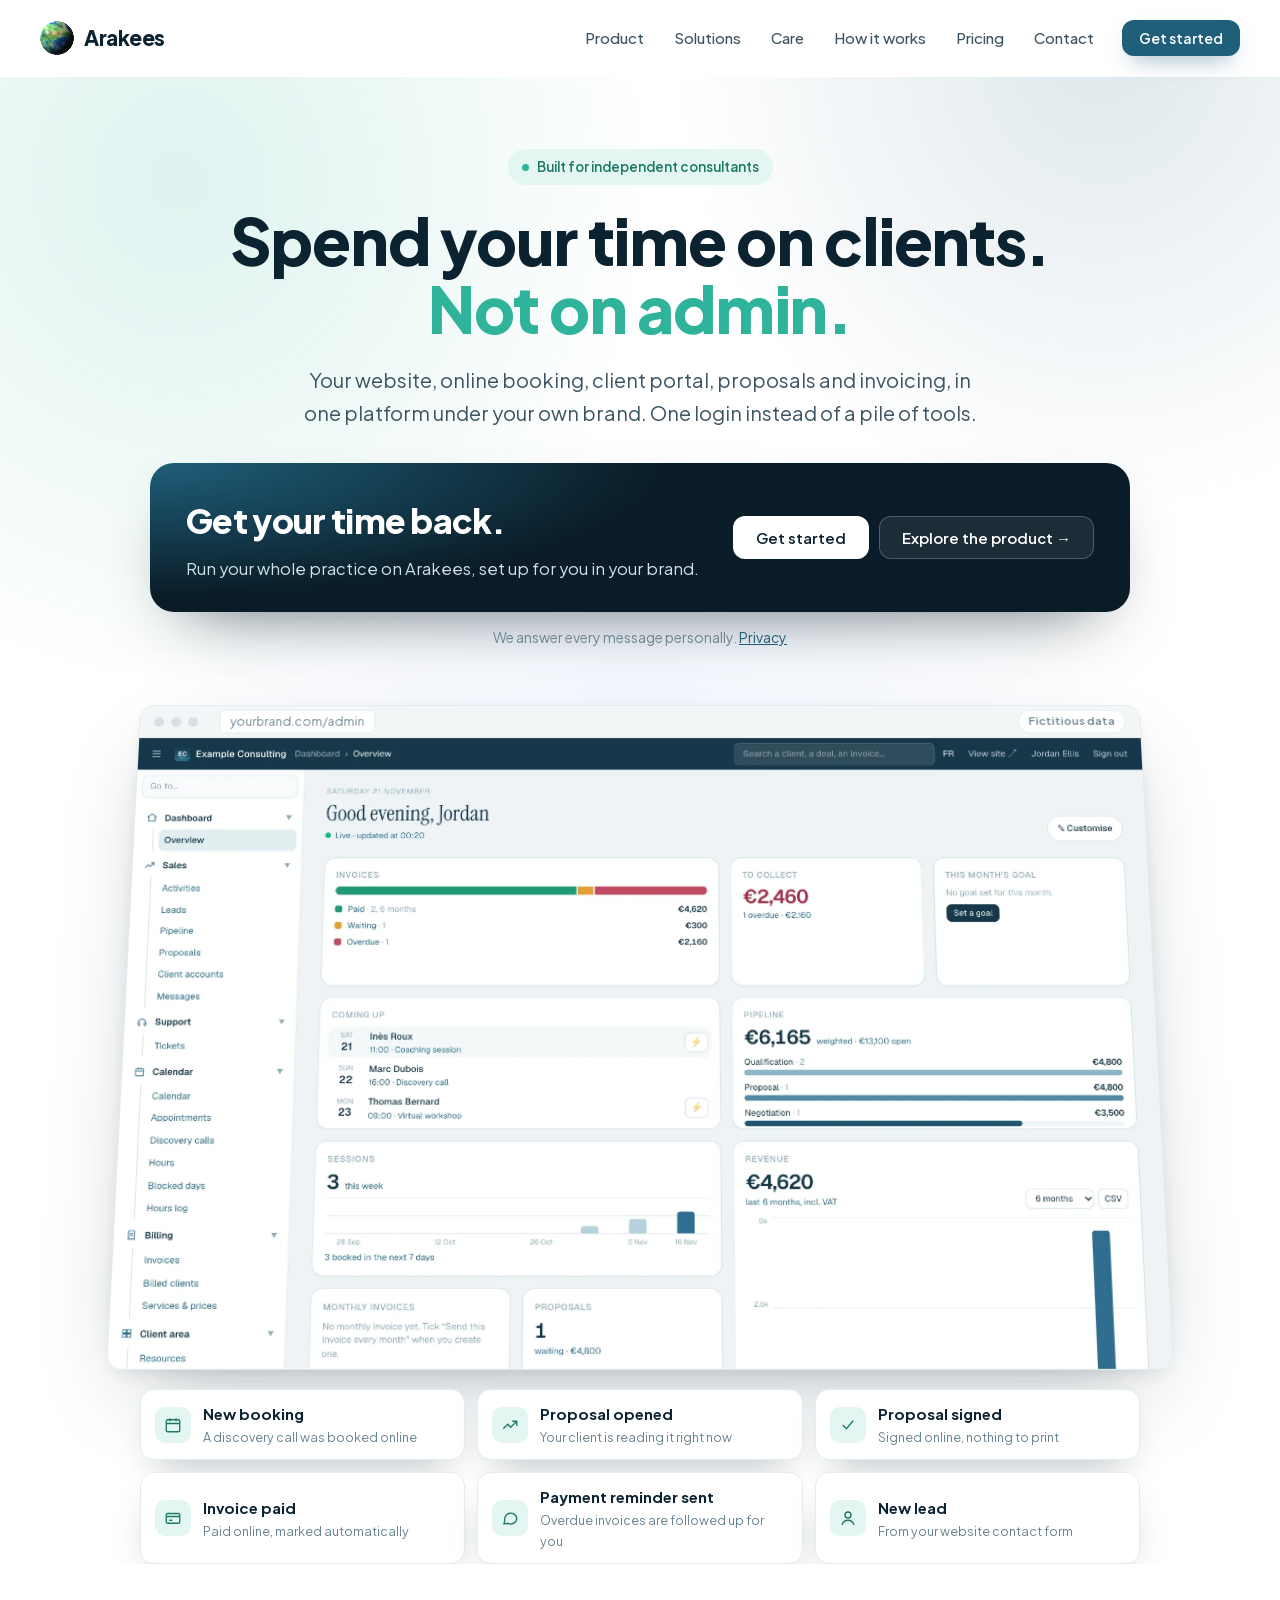
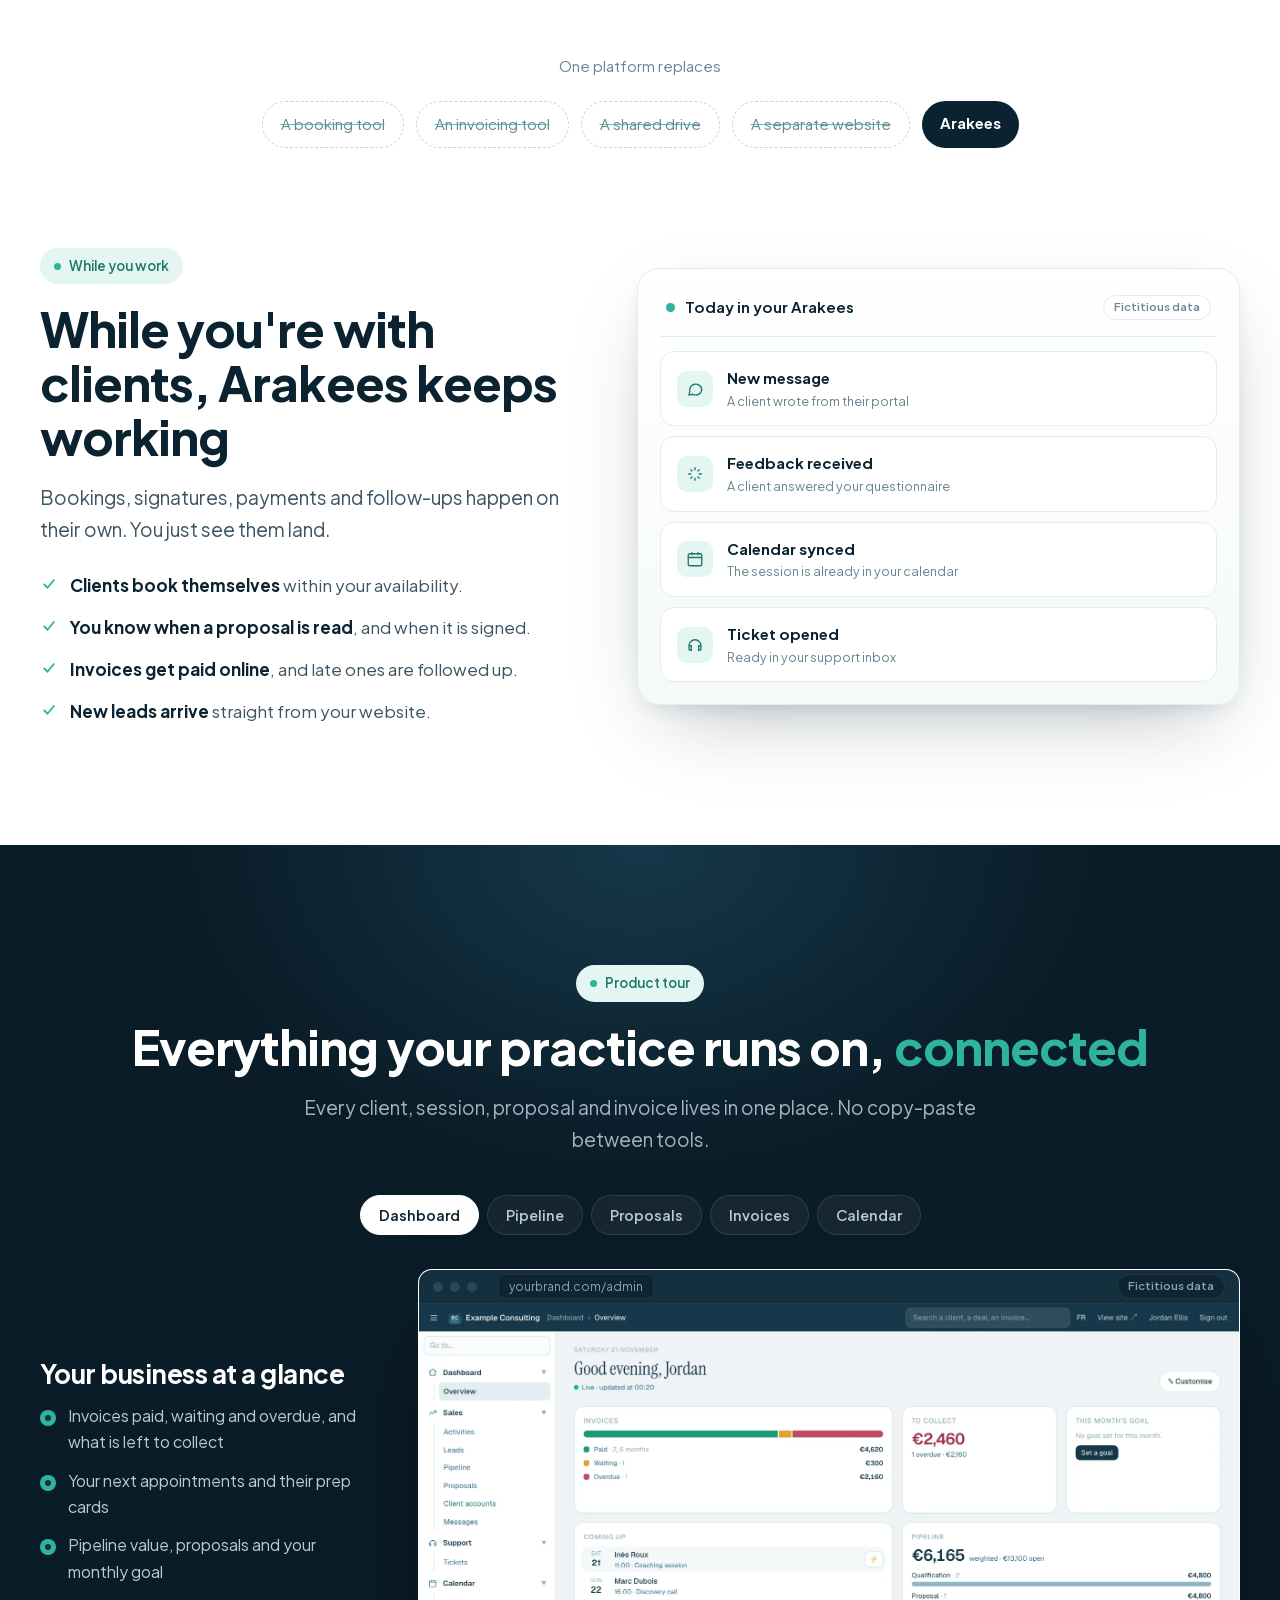
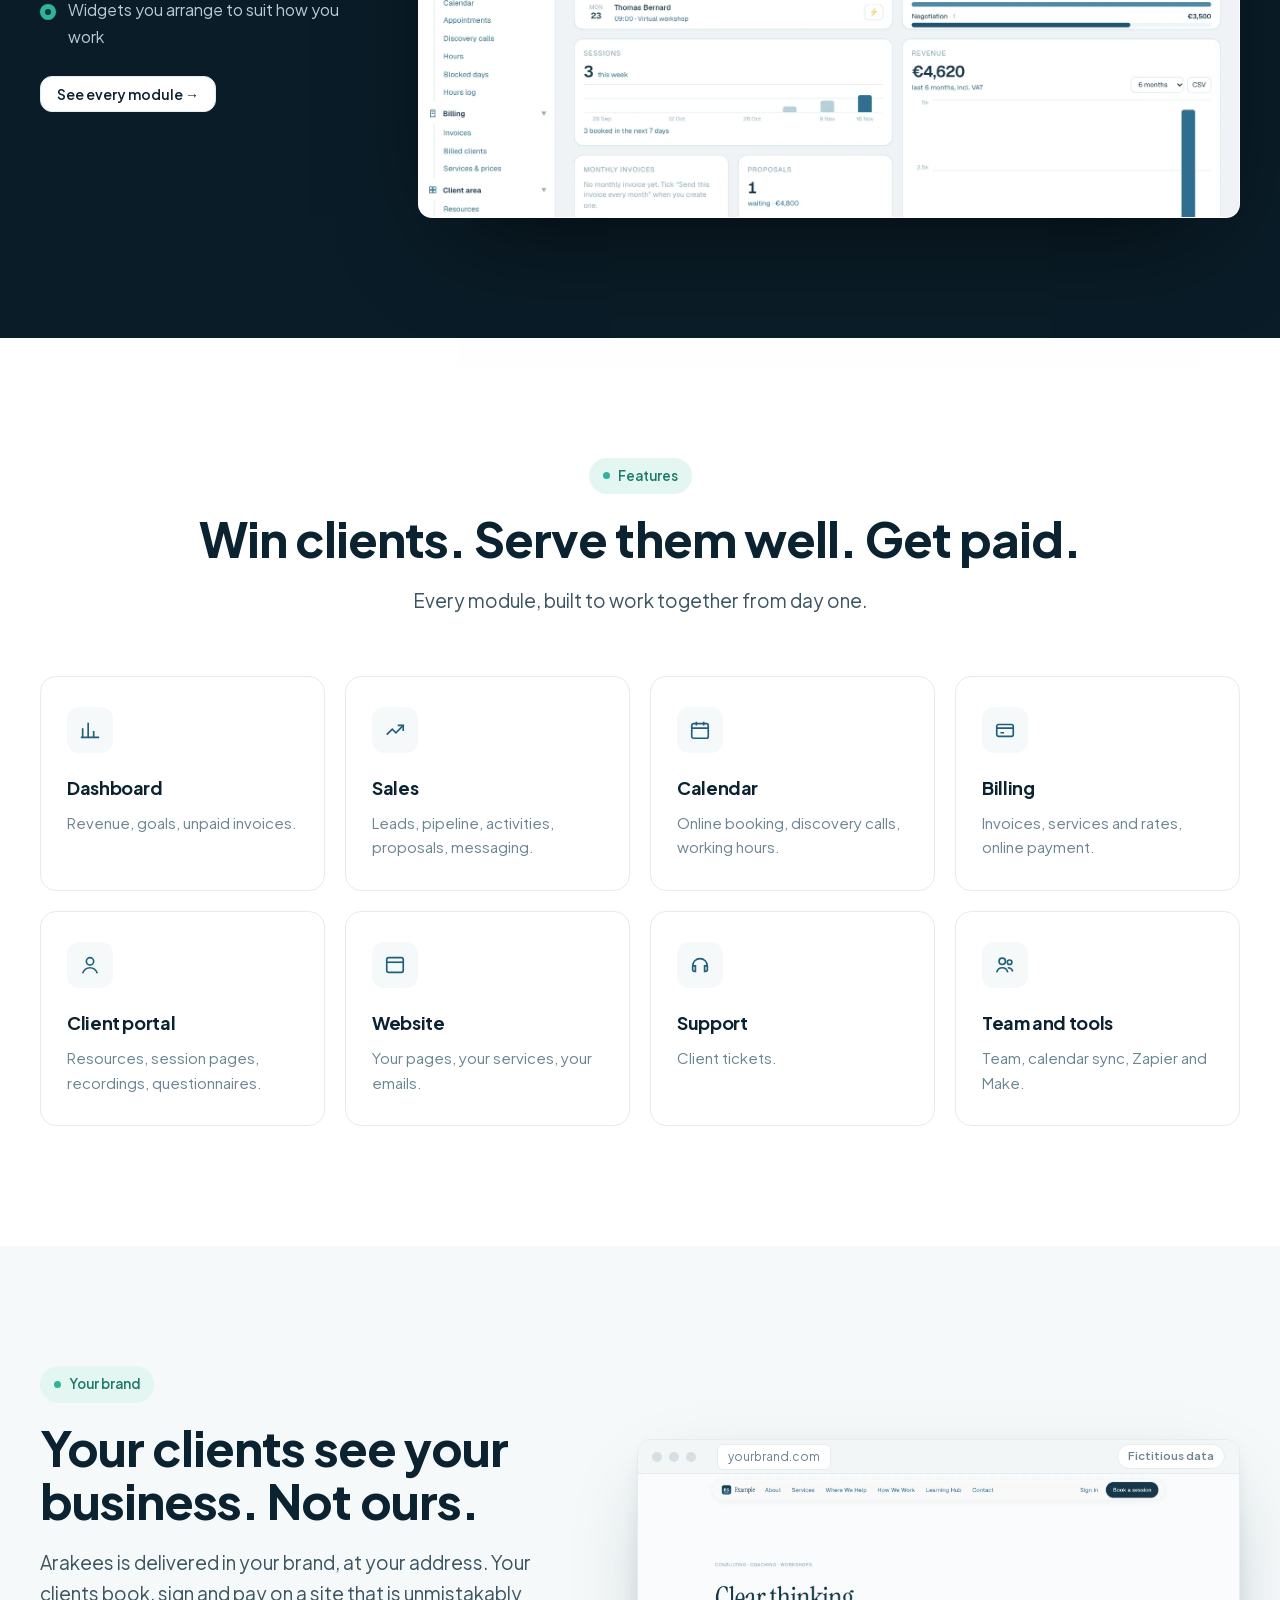
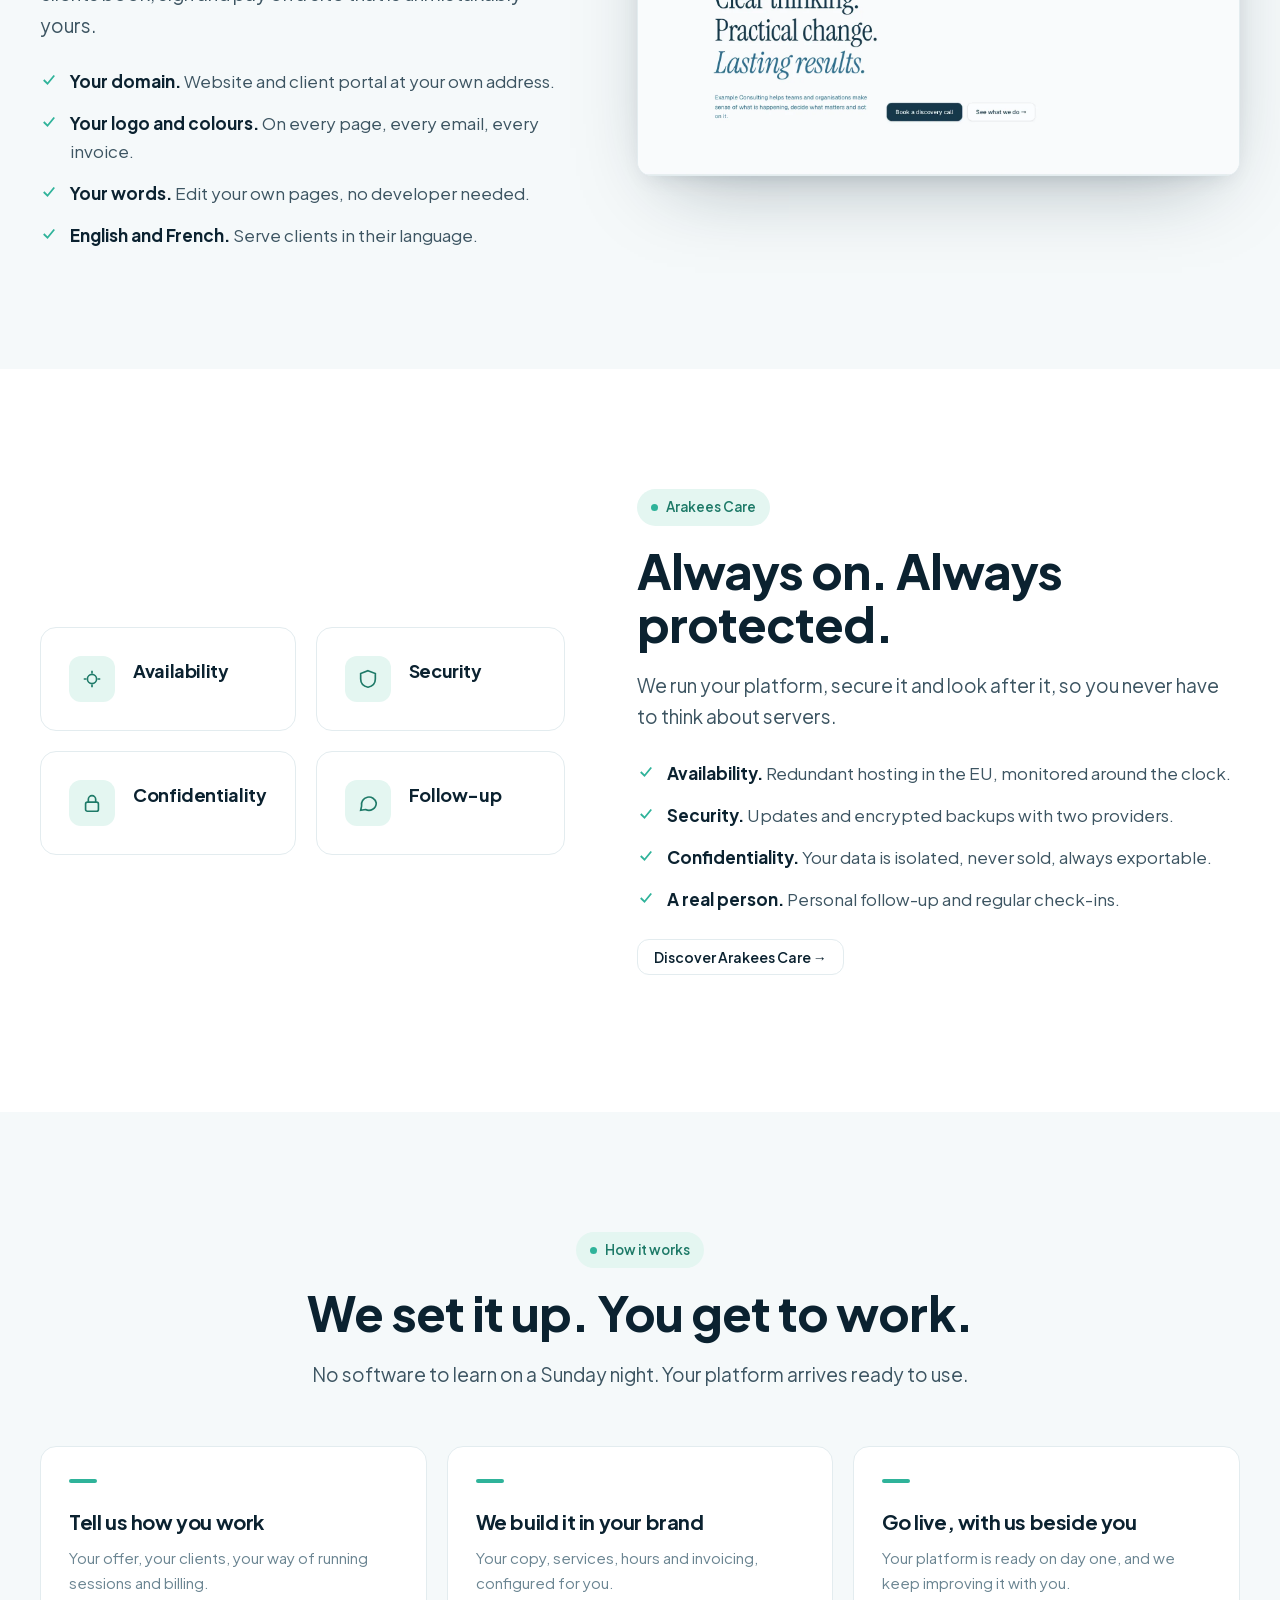
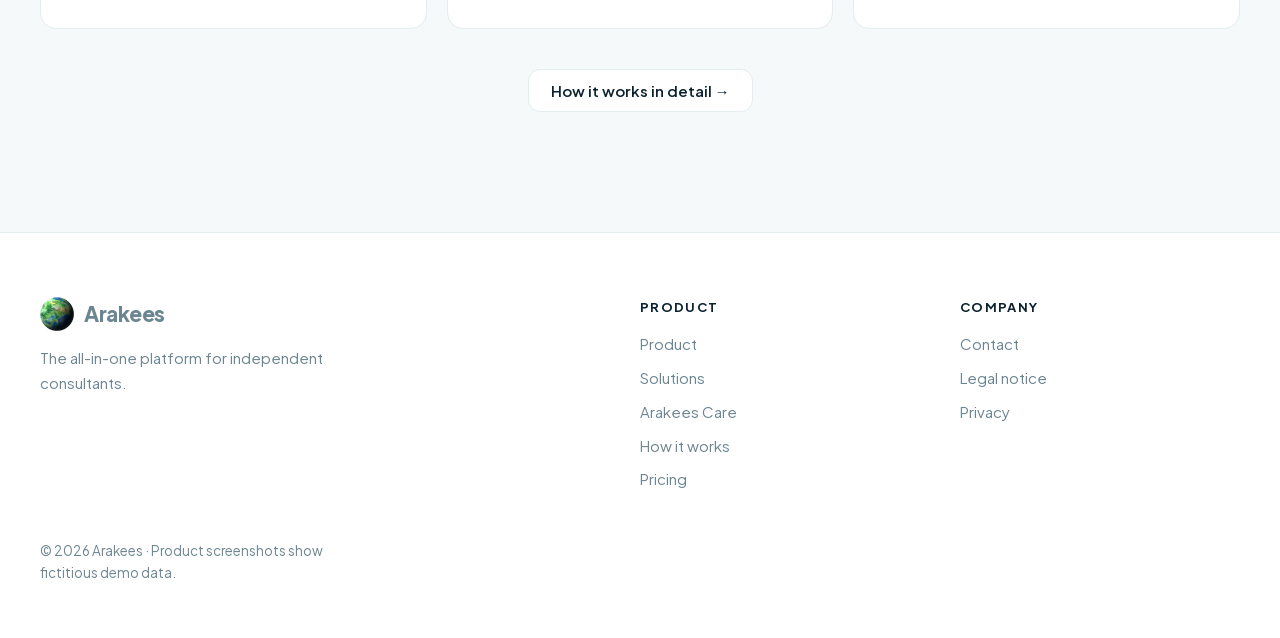
==== commit 09c9fc3b: "Publish pricing: Essential, Pro and Firm plans Co-Authored-By: Claude Opus 5.5 <noreply@anthropic.co" ====
--- a/index.html
+++ b/index.html
@@ -39,7 +39,7 @@
 <header class="hdr" id="hdr">
   <div class="wrap">
     <a class="brand" href="/" aria-label="Arakees home"><img src="/assets/arakees-mark-128.png" alt="" width="34" height="34"><span>Arakees</span></a>
-    <nav class="nav" aria-label="Main navigation"><a href="/product">Product</a><a href="/solutions">Solutions</a><a href="/care">Care</a><a href="/how-it-works">How it works</a><a href="/contact">Contact</a></nav>
+    <nav class="nav" aria-label="Main navigation"><a href="/product">Product</a><a href="/solutions">Solutions</a><a href="/care">Care</a><a href="/how-it-works">How it works</a><a href="/how-it-works#pricing">Pricing</a><a href="/contact">Contact</a></nav>
     <a class="btn btn-primary btn-sm" href="/contact#form">Get started</a>
   </div>
 </header>
@@ -161,7 +161,7 @@
   <div class="wrap">
     <div class="cols">
       <div><a class="brand" href="/"><img src="/assets/arakees-mark-128.png" alt="" width="34" height="34"><span>Arakees</span></a><p>The all-in-one platform for independent consultants.</p></div>
-      <div><h4>Product</h4><ul><li><a href="/product">Product</a></li><li><a href="/solutions">Solutions</a></li><li><a href="/care">Arakees Care</a></li><li><a href="/how-it-works">How it works</a></li></ul></div>
+      <div><h4>Product</h4><ul><li><a href="/product">Product</a></li><li><a href="/solutions">Solutions</a></li><li><a href="/care">Arakees Care</a></li><li><a href="/how-it-works">How it works</a></li><li><a href="/how-it-works#pricing">Pricing</a></li></ul></div>
       <div><h4>Company</h4><ul><li><a href="/contact">Contact</a></li><li><a href="/mentions-legales">Legal notice</a></li><li><a href="/privacy">Privacy</a></li></ul></div>
     </div>
     <p class="copy">© 2026 Arakees · Product screenshots show fictitious demo data.</p>
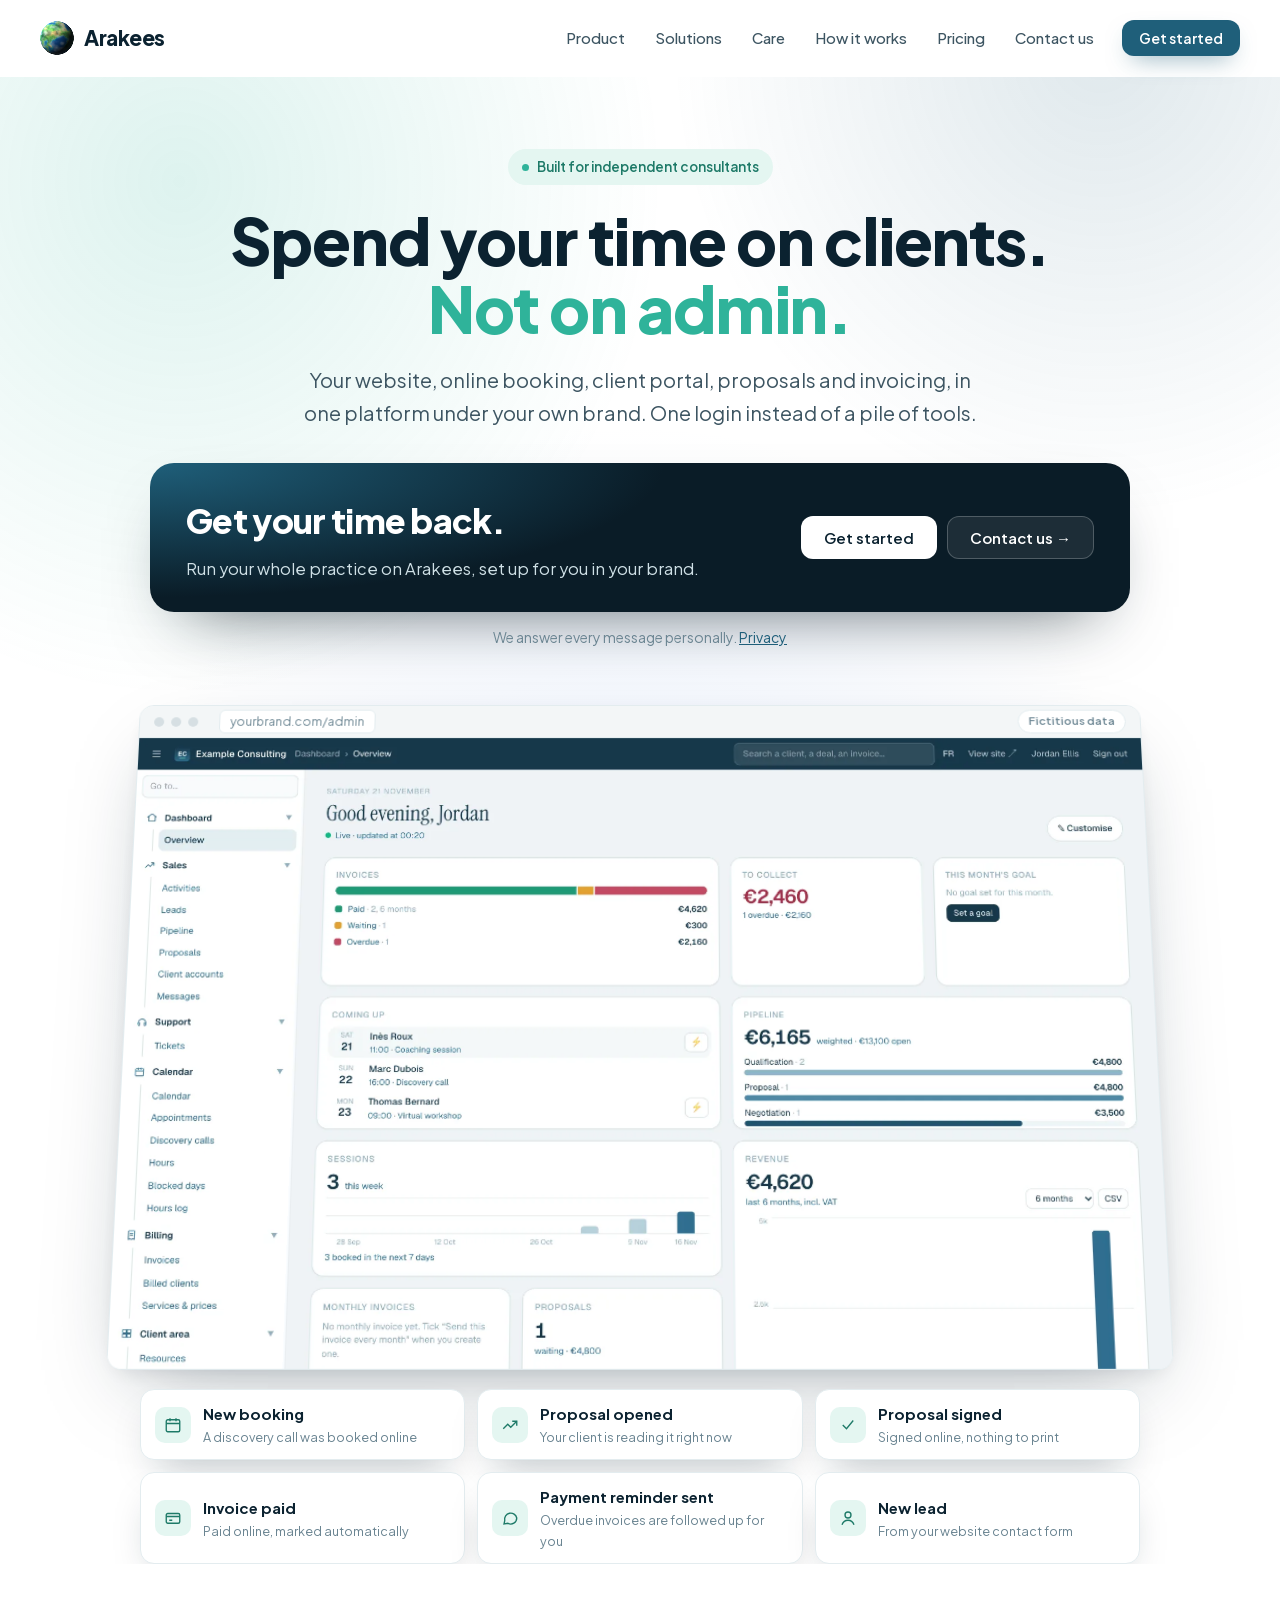
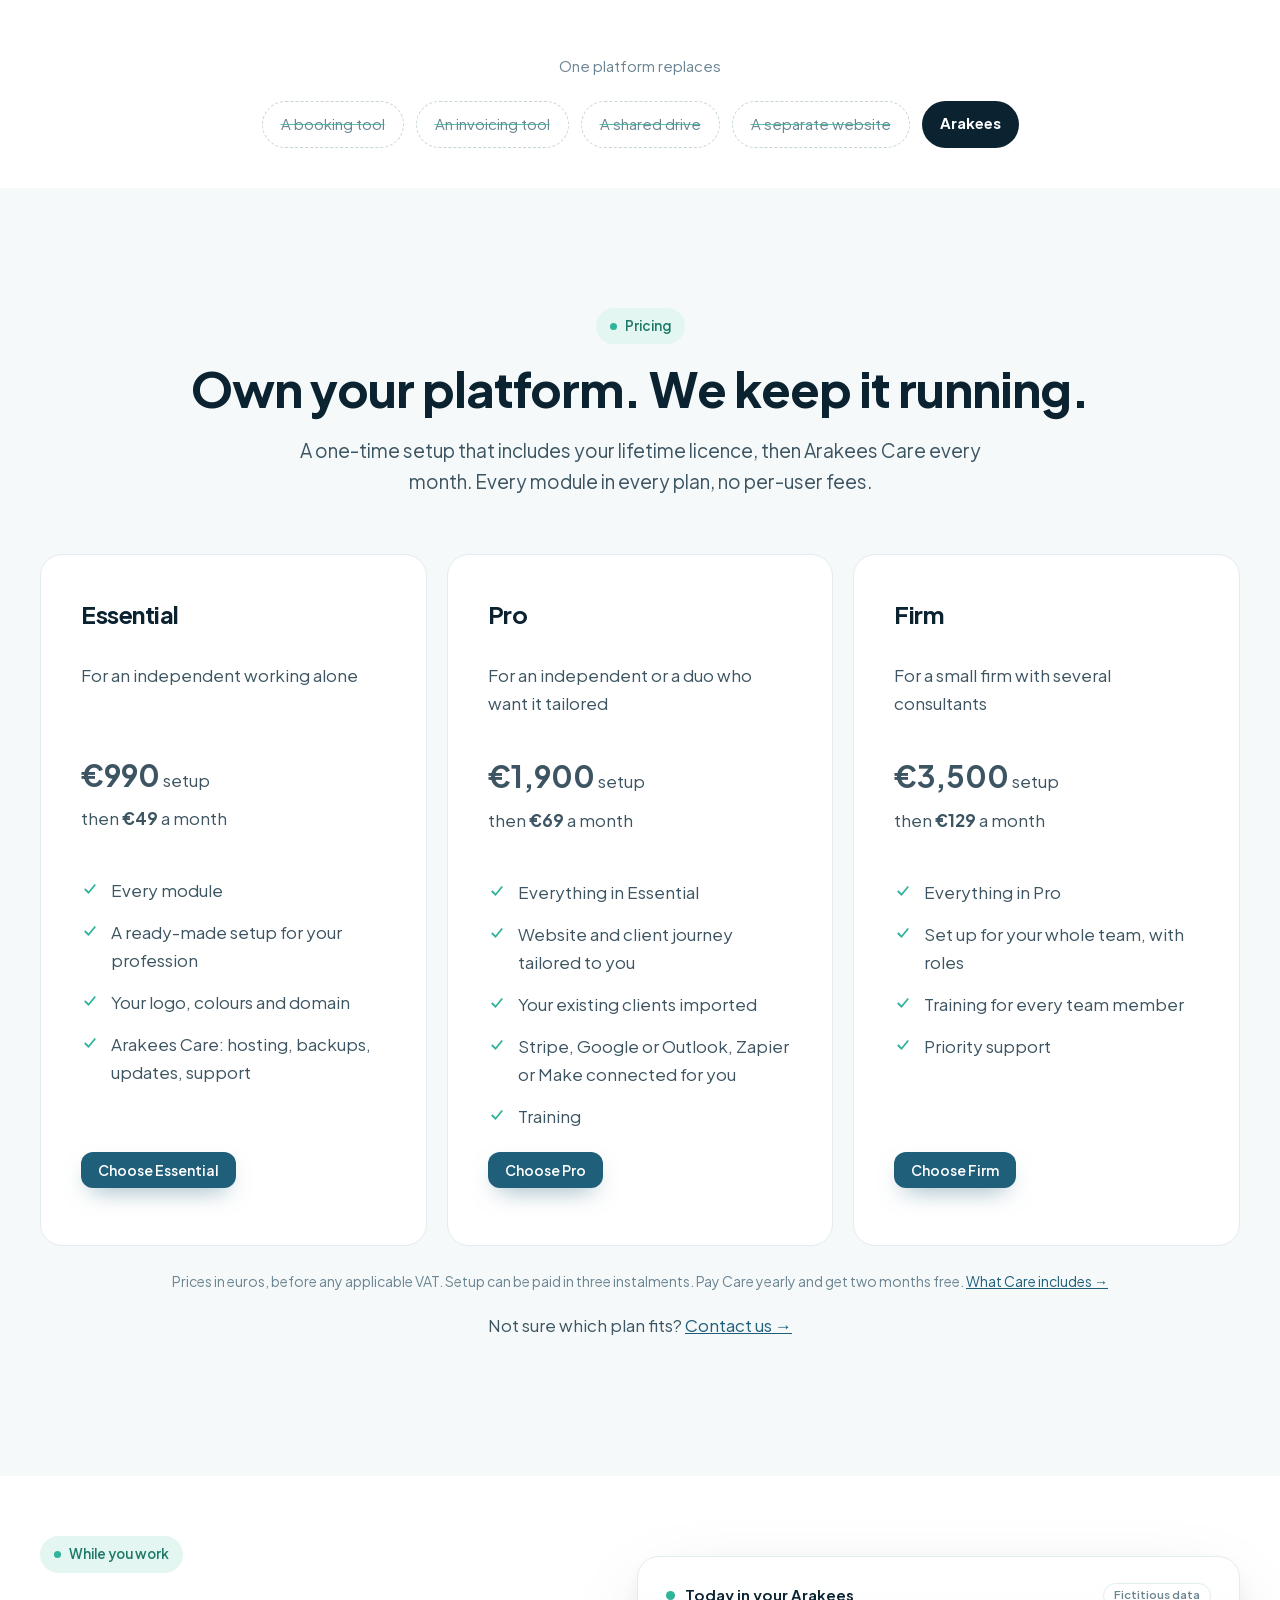
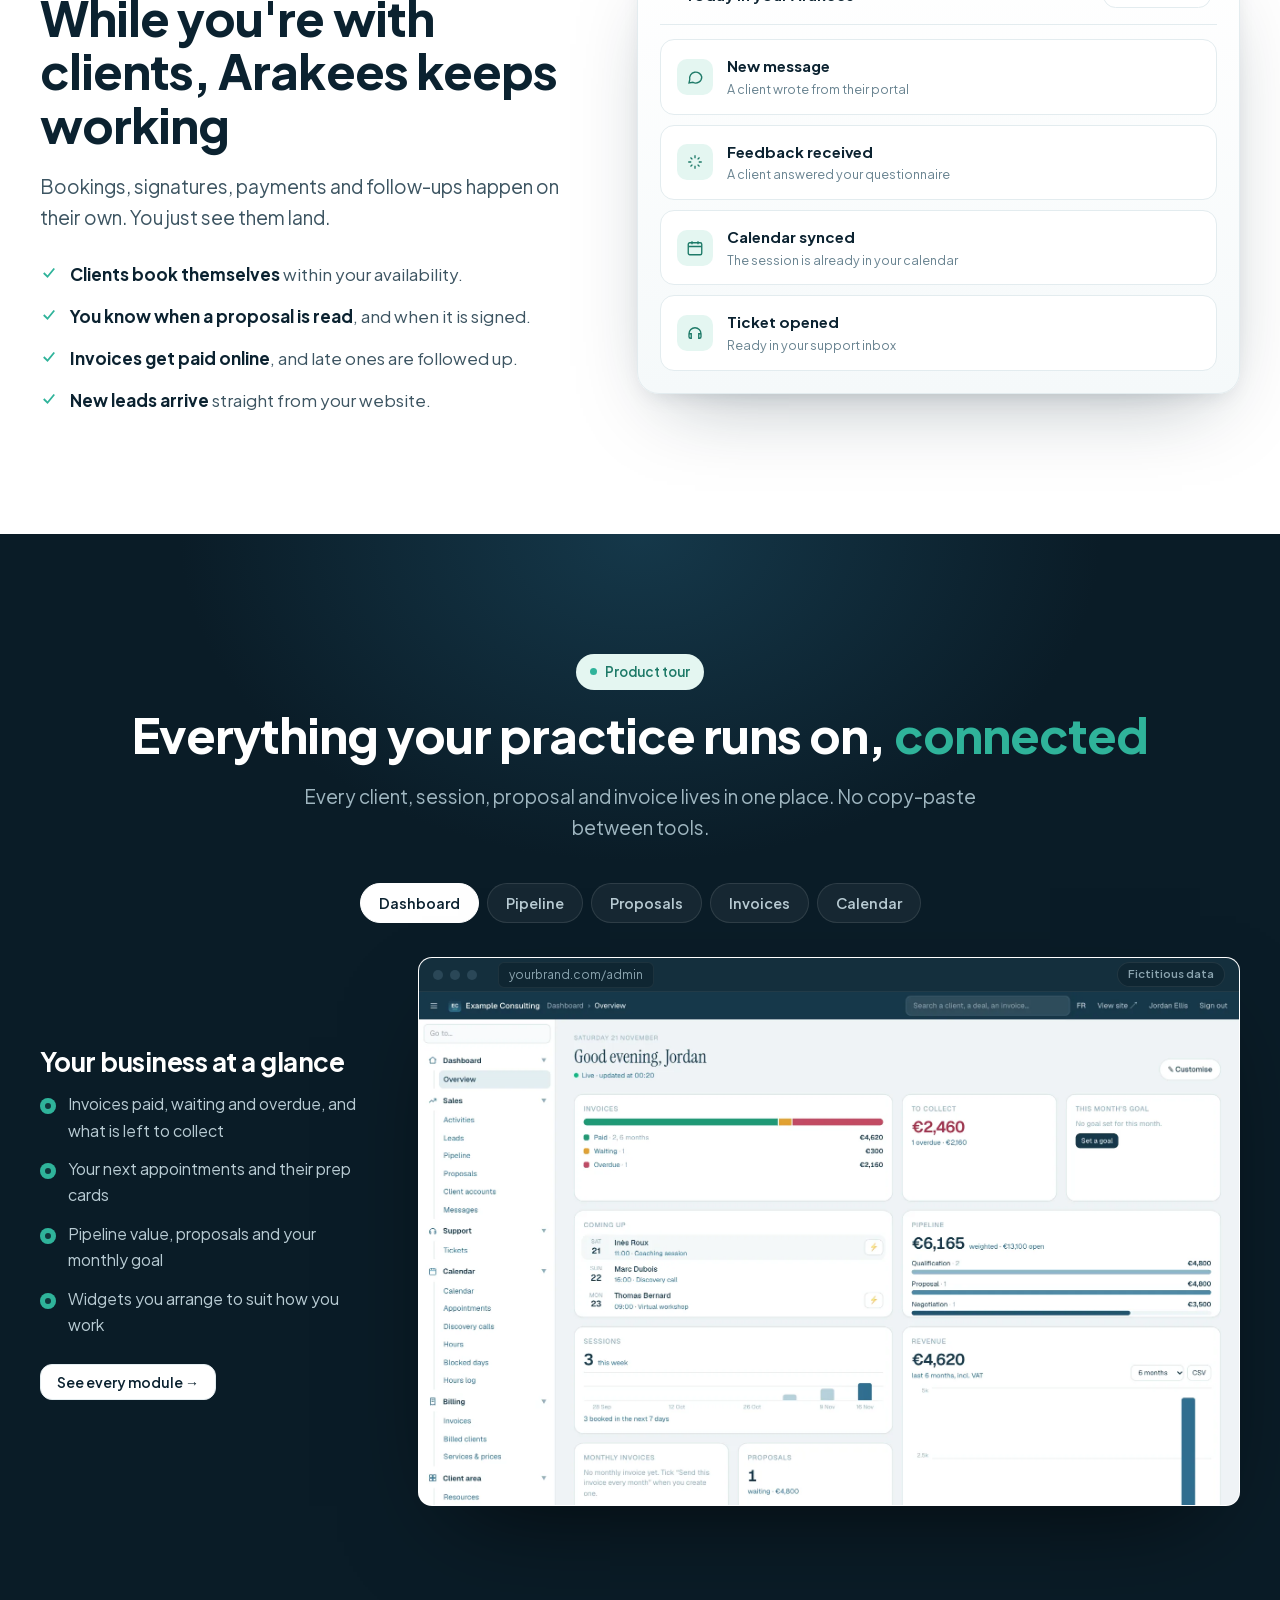
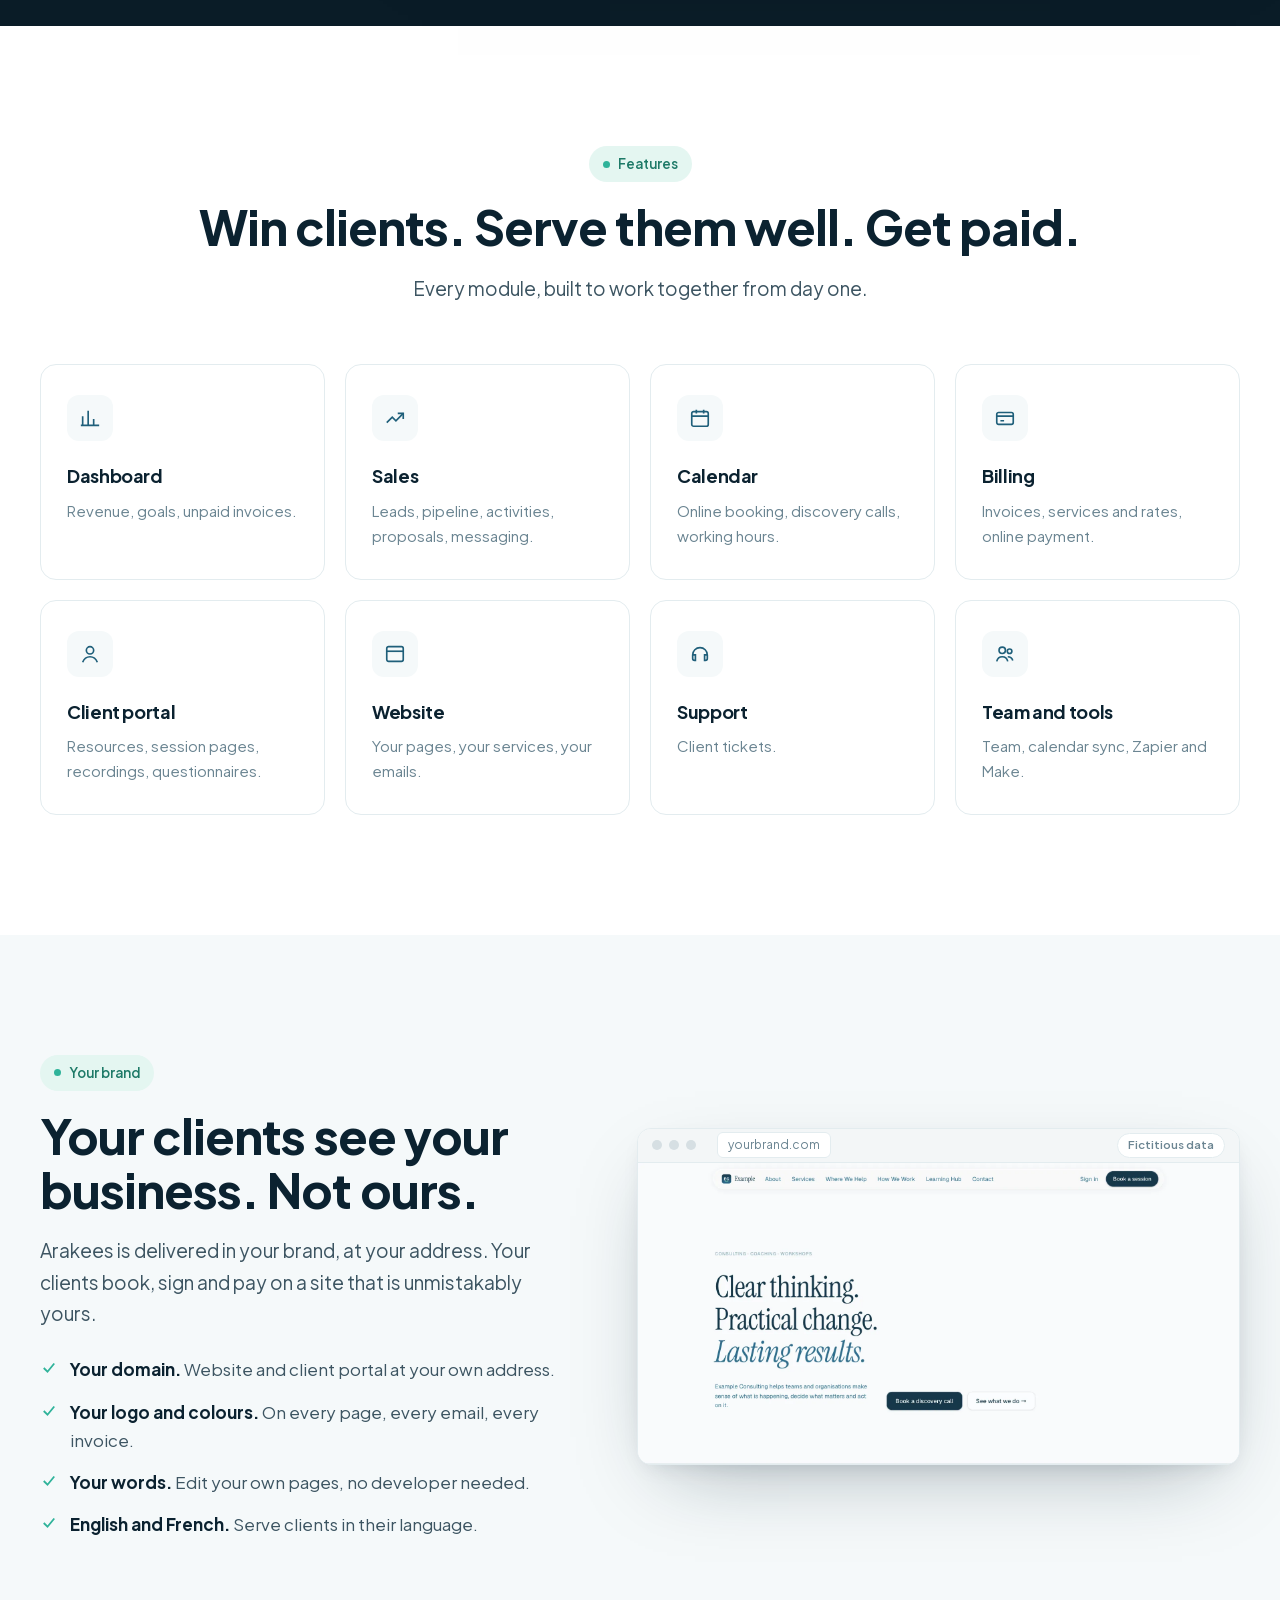
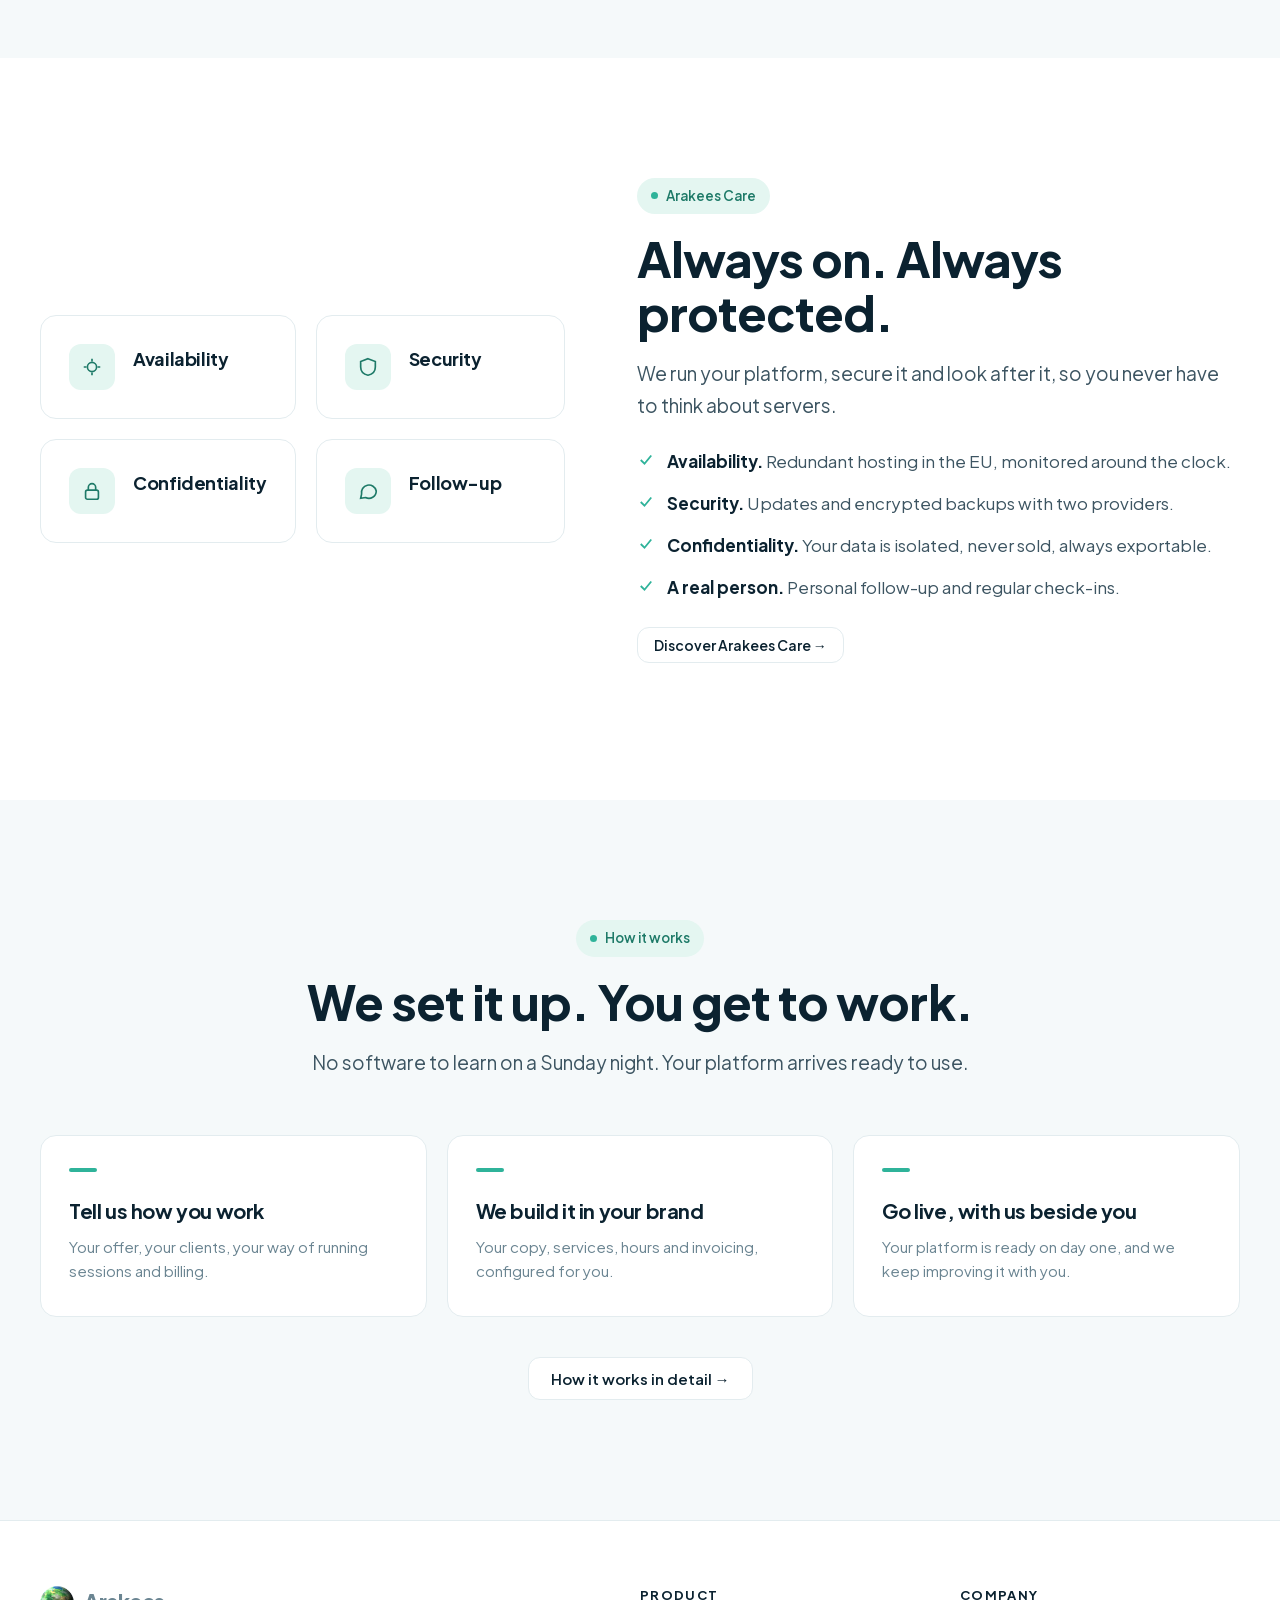
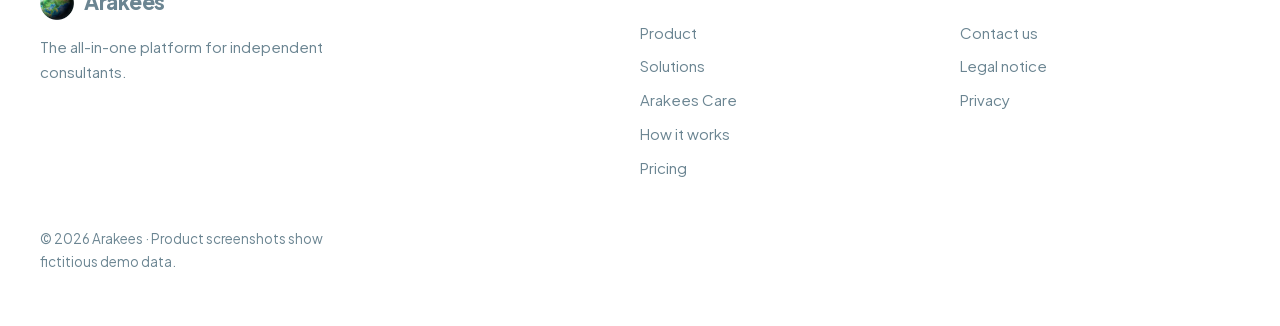
==== commit 1926f081: "Pricing on the home page, Get started leads to prices, Contact us link Co-Authored-By: Claude Opus 5" ====
--- a/index.html
+++ b/index.html
@@ -29,7 +29,7 @@
 <link rel="preload" href="/assets/fonts/PlusJakartaSans-normal-latin.woff2" as="font" type="font/woff2" crossorigin>
 <link rel="preload" href="/assets/planet-2k.webp" as="image" type="image/webp">
 <link rel="stylesheet" href="/assets/fonts/fonts.css">
-<link rel="stylesheet" href="/assets/site.css">
+<link rel="stylesheet" href="/assets/site.css?v=3">
 <script type="application/ld+json">{"@context": "https://schema.org", "@graph": [{"@type": "Organization", "@id": "https://www.arakees.com/#org", "name": "Arakees", "url": "https://www.arakees.com/", "logo": "https://www.arakees.com/assets/arakees-mark-512.png", "description": "All-in-one platform for independent consultants and coaches: website, online booking, client portal, proposals and invoicing."}, {"@type": "WebSite", "@id": "https://www.arakees.com/#site", "url": "https://www.arakees.com/", "name": "Arakees", "inLanguage": "en", "publisher": {"@id": "https://www.arakees.com/#org"}}, {"@type": "WebPage", "@id": "https://www.arakees.com/#page", "url": "https://www.arakees.com/", "name": "Arakees · All-in-one CRM for independent consultants and coaches", "description": "Website, online booking, client portal, proposals and invoicing in one platform, under your own brand. Built for independent consultants and coaches.", "inLanguage": "en", "isPartOf": {"@id": "https://www.arakees.com/#site"}, "primaryImageOfPage": "https://www.arakees.com/assets/og-arakees.png"}, {"@type": "SoftwareApplication", "name": "Arakees", "url": "https://www.arakees.com/", "applicationCategory": "BusinessApplication", "operatingSystem": "Web", "publisher": {"@id": "https://www.arakees.com/#org"}, "image": "https://www.arakees.com/assets/shots/dashboard.webp", "featureList": ["Website", "Online booking", "Client portal", "Proposals with e-signature", "Invoicing and online payment", "Sales pipeline", "Automated reminders", "Zapier and Make via API and webhooks"]}]}</script>
 </head>
 <body>
@@ -39,8 +39,9 @@
 <header class="hdr" id="hdr">
   <div class="wrap">
     <a class="brand" href="/" aria-label="Arakees home"><img src="/assets/arakees-mark-128.png" alt="" width="34" height="34"><span>Arakees</span></a>
-    <nav class="nav" aria-label="Main navigation"><a href="/product">Product</a><a href="/solutions">Solutions</a><a href="/care">Care</a><a href="/how-it-works">How it works</a><a href="/how-it-works#pricing">Pricing</a><a href="/contact">Contact</a></nav>
-    <a class="btn btn-primary btn-sm" href="/contact#form">Get started</a>
+    <nav class="nav" aria-label="Main navigation"><a href="/product">Product</a><a href="/solutions">Solutions</a><a href="/care">Care</a><a href="/how-it-works">How it works</a><a href="/#pricing">Pricing</a><a href="/contact">Contact us</a></nav>
+    <a class="btn btn-primary btn-sm" href="/#pricing">Get started</a>
+    <nav class="mnav" aria-label="Quick links"><a href="/#pricing">Pricing</a><a href="/contact">Contact us</a></nav>
   </div>
 </header>
 <main>
@@ -52,8 +53,8 @@
     <div class="hband">
       <div><h2>Get your time back.</h2><p>Run your whole practice on Arakees, set up for you in your brand.</p></div>
       <div class="hband-ctas">
-        <a class="btn btn-primary" href="/contact#form">Get started</a>
-        <a class="btn btn-light" href="/product">Explore the product →</a>
+        <a class="btn btn-primary" href="/#pricing">Get started</a>
+        <a class="btn btn-light" href="/contact">Contact us →</a>
       </div>
     </div>
     <p class="note">We answer every message personally. <a href="/privacy">Privacy</a></p>
@@ -71,6 +72,15 @@
   <div class="wrap">
     <p class="k">One platform replaces</p>
     <div class="tools rv"><span>A booking tool</span><span>An invoicing tool</span><span>A shared drive</span><span>A separate website</span><strong>Arakees</strong></div>
+  </div>
+</section>
+
+<section class="soft" id="pricing">
+  <div class="wrap">
+    <div class="center"><span class="eyebrow">Pricing</span><h2 class="h2">Own your platform. We keep it running.</h2><p class="lead">A one-time setup that includes your lifetime licence, then Arakees Care every month. Every module in every plan, no per-user fees.</p></div>
+    <div class="solo"><div class="big-card rv" style="display:flex;flex-direction:column"><h3 style="margin-top:0">Essential</h3><p style="min-height:3.2em">For an independent working alone</p><p style="margin:18px 0 4px"><b style="font-size:30px">€990</b> setup</p><p style="margin:0 0 18px">then <b>€49</b> a month</p><ul class="checks"><li><svg width="18" height="18" viewBox="0 0 24 24" fill="none" stroke="currentColor" stroke-width="2.4"><path d="M5 12l5 5 9-11"/></svg><span>Every module</span></li><li><svg width="18" height="18" viewBox="0 0 24 24" fill="none" stroke="currentColor" stroke-width="2.4"><path d="M5 12l5 5 9-11"/></svg><span>A ready-made setup for your profession</span></li><li><svg width="18" height="18" viewBox="0 0 24 24" fill="none" stroke="currentColor" stroke-width="2.4"><path d="M5 12l5 5 9-11"/></svg><span>Your logo, colours and domain</span></li><li><svg width="18" height="18" viewBox="0 0 24 24" fill="none" stroke="currentColor" stroke-width="2.4"><path d="M5 12l5 5 9-11"/></svg><span>Arakees Care: hosting, backups, updates, support</span></li></ul><p style="margin-top:auto;padding-top:22px"><a class="btn btn-primary btn-sm" href="/contact#form">Choose Essential</a></p></div><div class="big-card rv" style="display:flex;flex-direction:column"><h3 style="margin-top:0">Pro</h3><p style="min-height:3.2em">For an independent or a duo who want it tailored</p><p style="margin:18px 0 4px"><b style="font-size:30px">€1,900</b> setup</p><p style="margin:0 0 18px">then <b>€69</b> a month</p><ul class="checks"><li><svg width="18" height="18" viewBox="0 0 24 24" fill="none" stroke="currentColor" stroke-width="2.4"><path d="M5 12l5 5 9-11"/></svg><span>Everything in Essential</span></li><li><svg width="18" height="18" viewBox="0 0 24 24" fill="none" stroke="currentColor" stroke-width="2.4"><path d="M5 12l5 5 9-11"/></svg><span>Website and client journey tailored to you</span></li><li><svg width="18" height="18" viewBox="0 0 24 24" fill="none" stroke="currentColor" stroke-width="2.4"><path d="M5 12l5 5 9-11"/></svg><span>Your existing clients imported</span></li><li><svg width="18" height="18" viewBox="0 0 24 24" fill="none" stroke="currentColor" stroke-width="2.4"><path d="M5 12l5 5 9-11"/></svg><span>Stripe, Google or Outlook, Zapier or Make connected for you</span></li><li><svg width="18" height="18" viewBox="0 0 24 24" fill="none" stroke="currentColor" stroke-width="2.4"><path d="M5 12l5 5 9-11"/></svg><span>Training</span></li></ul><p style="margin-top:auto;padding-top:22px"><a class="btn btn-primary btn-sm" href="/contact#form">Choose Pro</a></p></div><div class="big-card rv" style="display:flex;flex-direction:column"><h3 style="margin-top:0">Firm</h3><p style="min-height:3.2em">For a small firm with several consultants</p><p style="margin:18px 0 4px"><b style="font-size:30px">€3,500</b> setup</p><p style="margin:0 0 18px">then <b>€129</b> a month</p><ul class="checks"><li><svg width="18" height="18" viewBox="0 0 24 24" fill="none" stroke="currentColor" stroke-width="2.4"><path d="M5 12l5 5 9-11"/></svg><span>Everything in Pro</span></li><li><svg width="18" height="18" viewBox="0 0 24 24" fill="none" stroke="currentColor" stroke-width="2.4"><path d="M5 12l5 5 9-11"/></svg><span>Set up for your whole team, with roles</span></li><li><svg width="18" height="18" viewBox="0 0 24 24" fill="none" stroke="currentColor" stroke-width="2.4"><path d="M5 12l5 5 9-11"/></svg><span>Training for every team member</span></li><li><svg width="18" height="18" viewBox="0 0 24 24" fill="none" stroke="currentColor" stroke-width="2.4"><path d="M5 12l5 5 9-11"/></svg><span>Priority support</span></li></ul><p style="margin-top:auto;padding-top:22px"><a class="btn btn-primary btn-sm" href="/contact#form">Choose Firm</a></p></div></div>
+    <p class="center note" style="margin-top:24px">Prices in euros, before any applicable VAT. Setup can be paid in three instalments. Pay Care yearly and get two months free. <a href="/care">What Care includes →</a></p>
+    <p class="center" style="margin-top:18px">Not sure which plan fits? <a href="/contact">Contact us →</a></p>
   </div>
 </section>
 
@@ -161,8 +171,8 @@
   <div class="wrap">
     <div class="cols">
       <div><a class="brand" href="/"><img src="/assets/arakees-mark-128.png" alt="" width="34" height="34"><span>Arakees</span></a><p>The all-in-one platform for independent consultants.</p></div>
-      <div><h4>Product</h4><ul><li><a href="/product">Product</a></li><li><a href="/solutions">Solutions</a></li><li><a href="/care">Arakees Care</a></li><li><a href="/how-it-works">How it works</a></li><li><a href="/how-it-works#pricing">Pricing</a></li></ul></div>
-      <div><h4>Company</h4><ul><li><a href="/contact">Contact</a></li><li><a href="/mentions-legales">Legal notice</a></li><li><a href="/privacy">Privacy</a></li></ul></div>
+      <div><h4>Product</h4><ul><li><a href="/product">Product</a></li><li><a href="/solutions">Solutions</a></li><li><a href="/care">Arakees Care</a></li><li><a href="/how-it-works">How it works</a></li><li><a href="/#pricing">Pricing</a></li></ul></div>
+      <div><h4>Company</h4><ul><li><a href="/contact">Contact us</a></li><li><a href="/mentions-legales">Legal notice</a></li><li><a href="/privacy">Privacy</a></li></ul></div>
     </div>
     <p class="copy">© 2026 Arakees · Product screenshots show fictitious demo data.</p>
   </div>
--- a/assets/site.css
+++ b/assets/site.css
@@ -211,6 +211,9 @@
 html.intro-on .hdr .brand { visibility: hidden; }
 
 /* Inner pages */
+.mnav { display: none; }
+@media (max-width: 720px) { .mnav { display: flex; gap: 18px; margin-left: auto; } }
+.mnav a { color: var(--ink); text-decoration: none; font-size: 15px; font-weight: 600; }
 .nav a.on { color: var(--ink); font-weight: 650; }
 .phero { position: relative; padding: 96px 0 72px; text-align: center; overflow: hidden; isolation: isolate; }
 .phero::before { content: ""; position: absolute; inset: -40% -10% 0; z-index: -1; background:
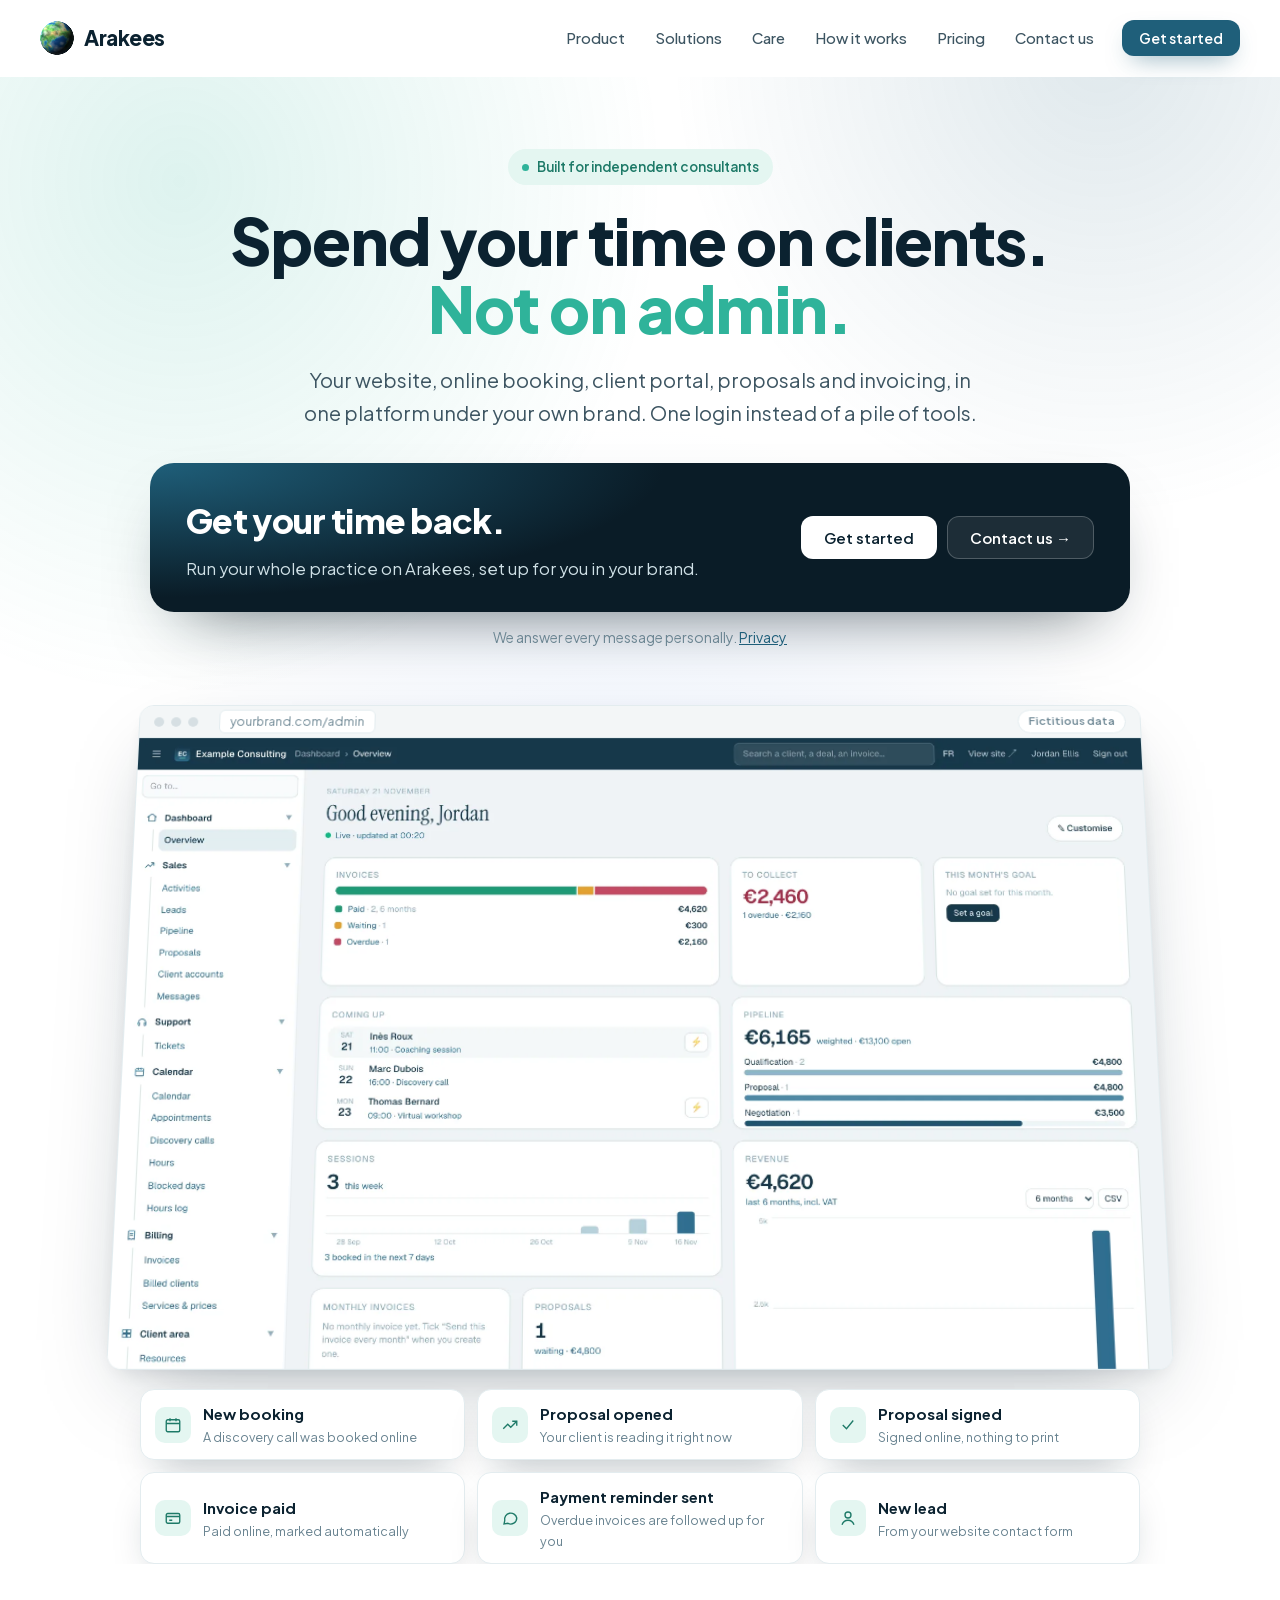
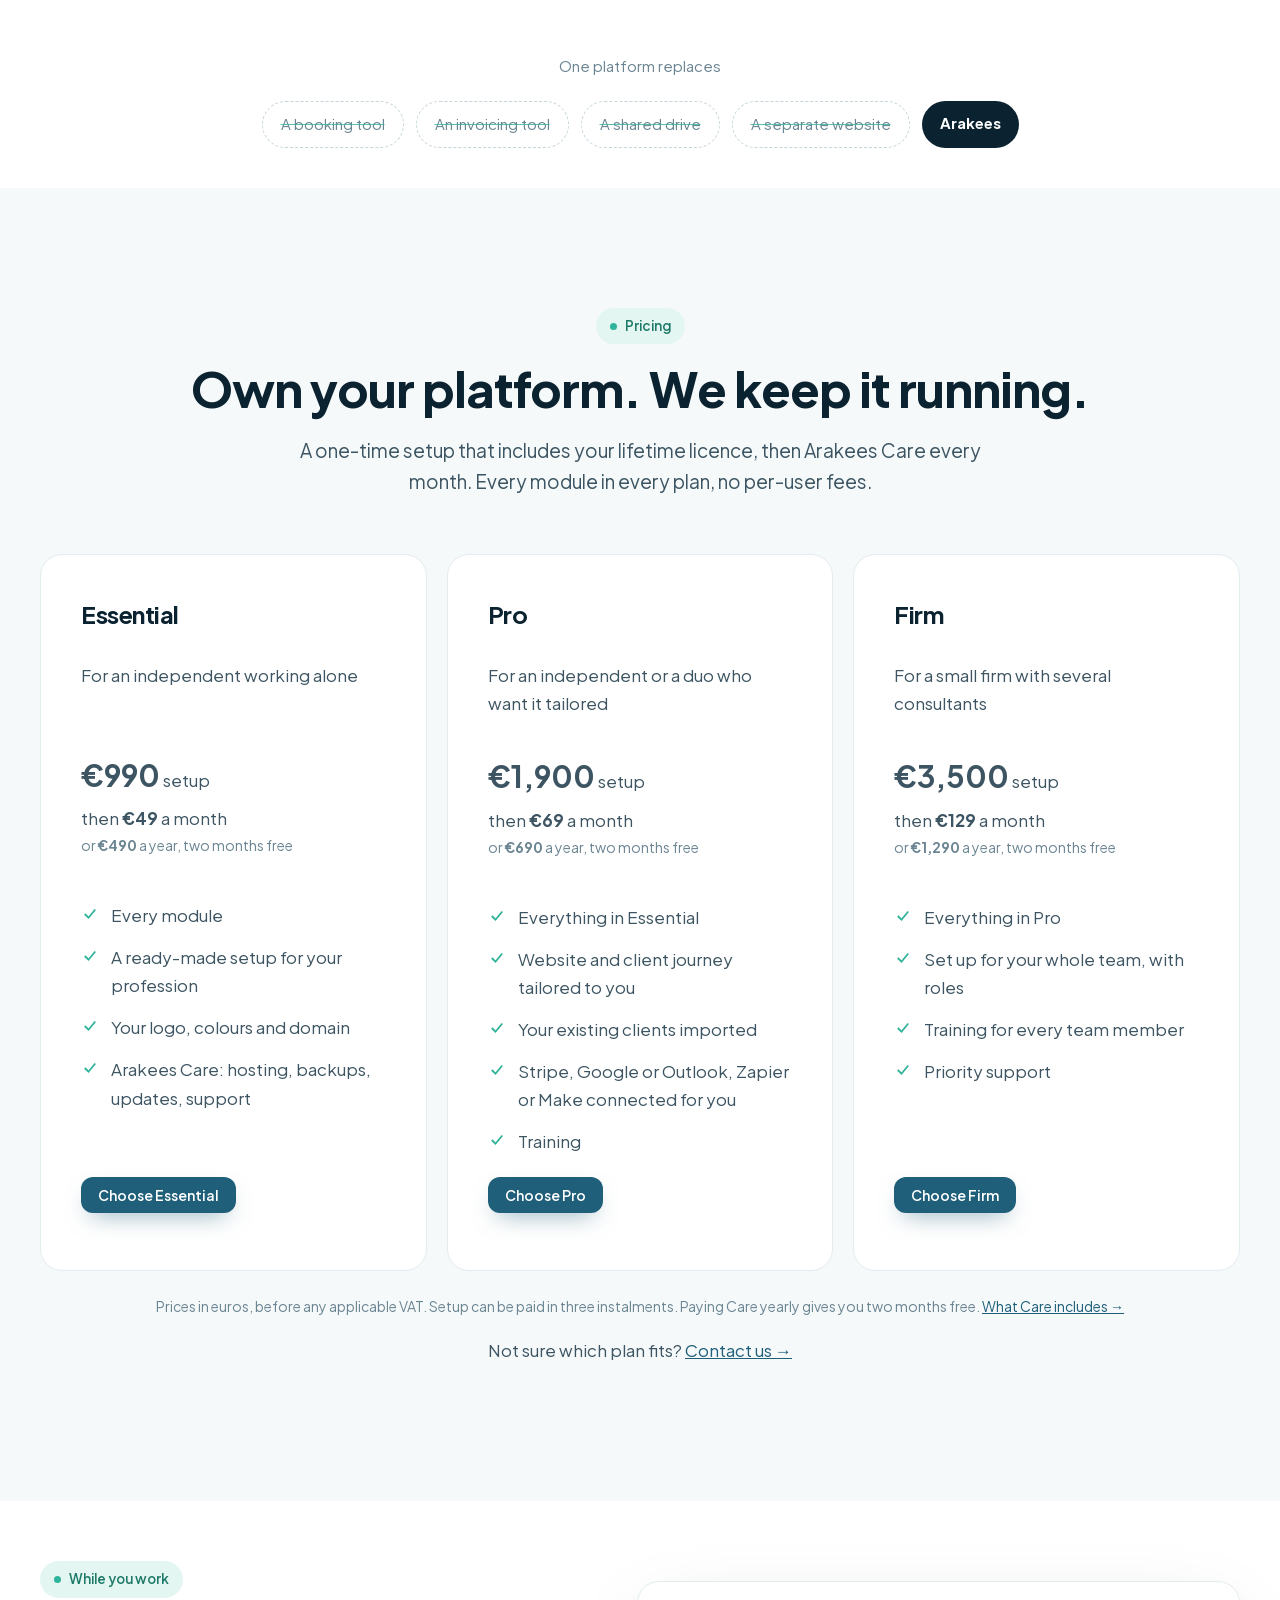
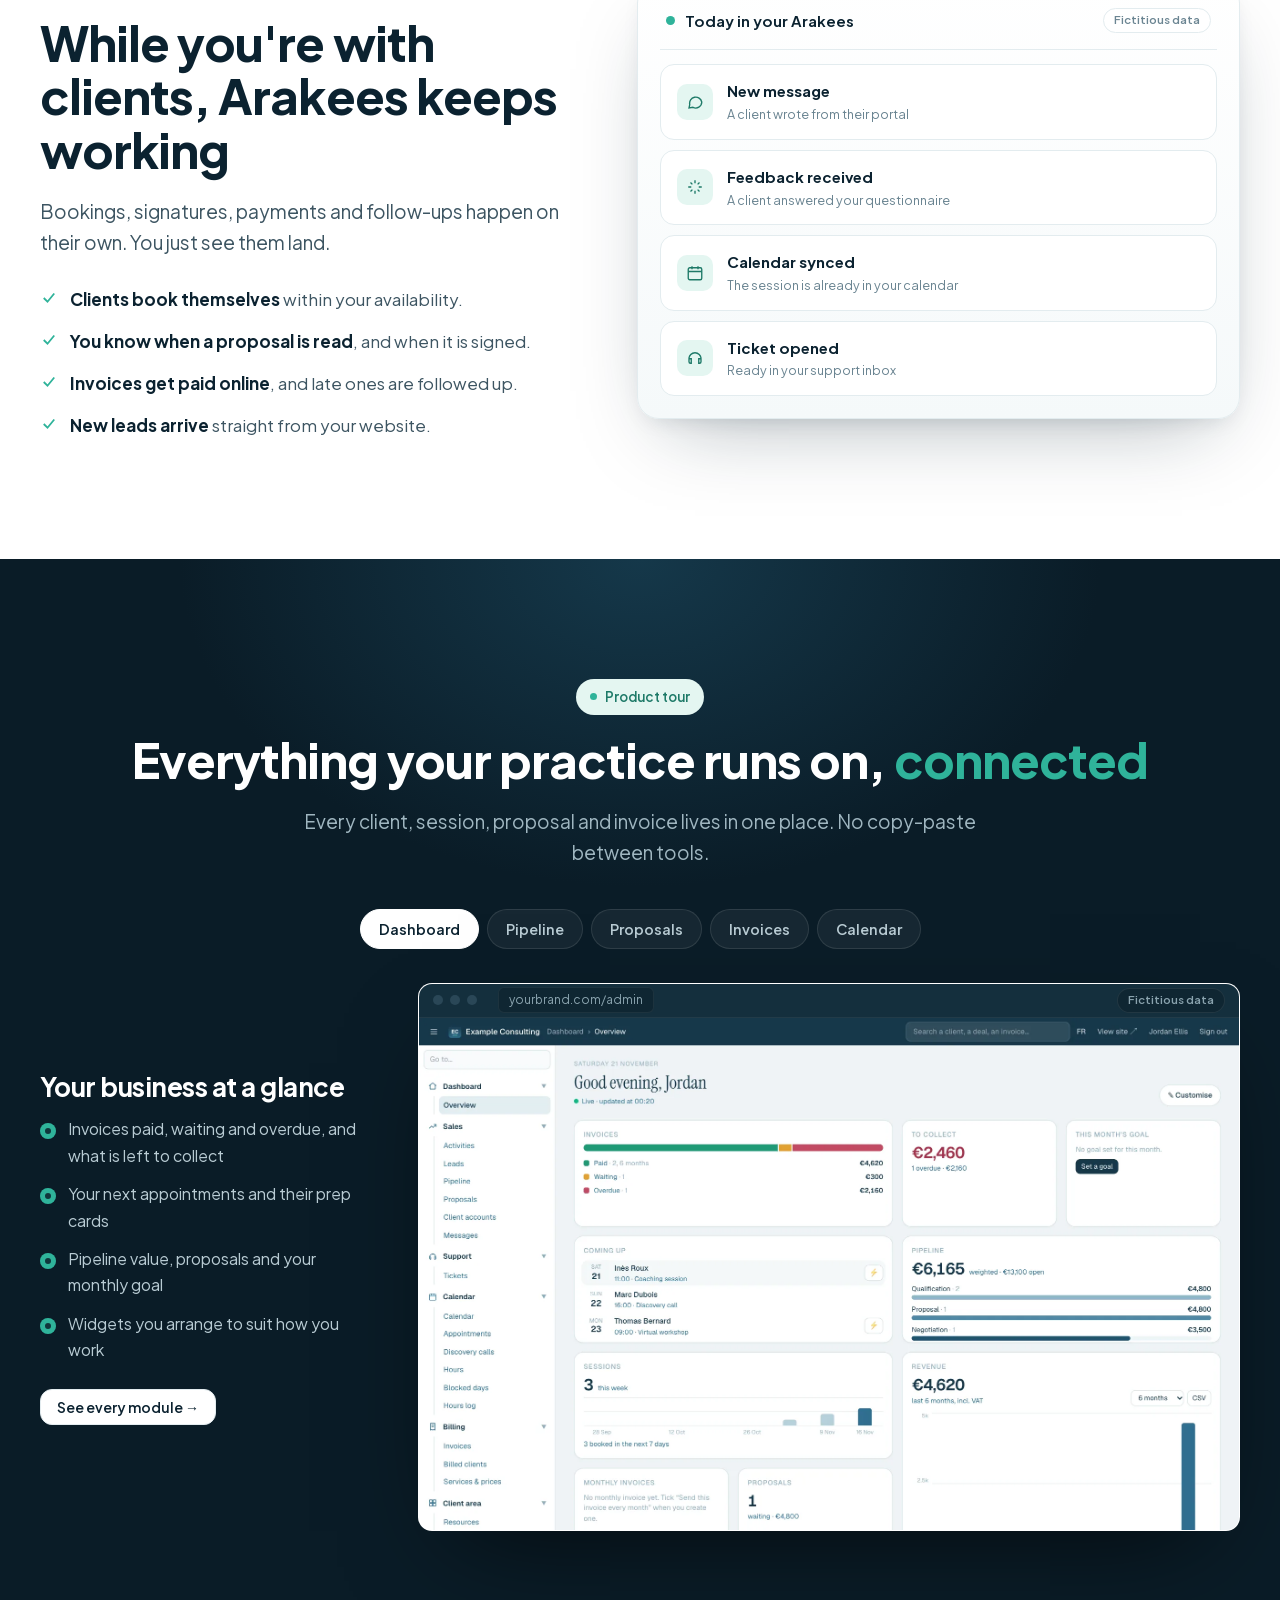
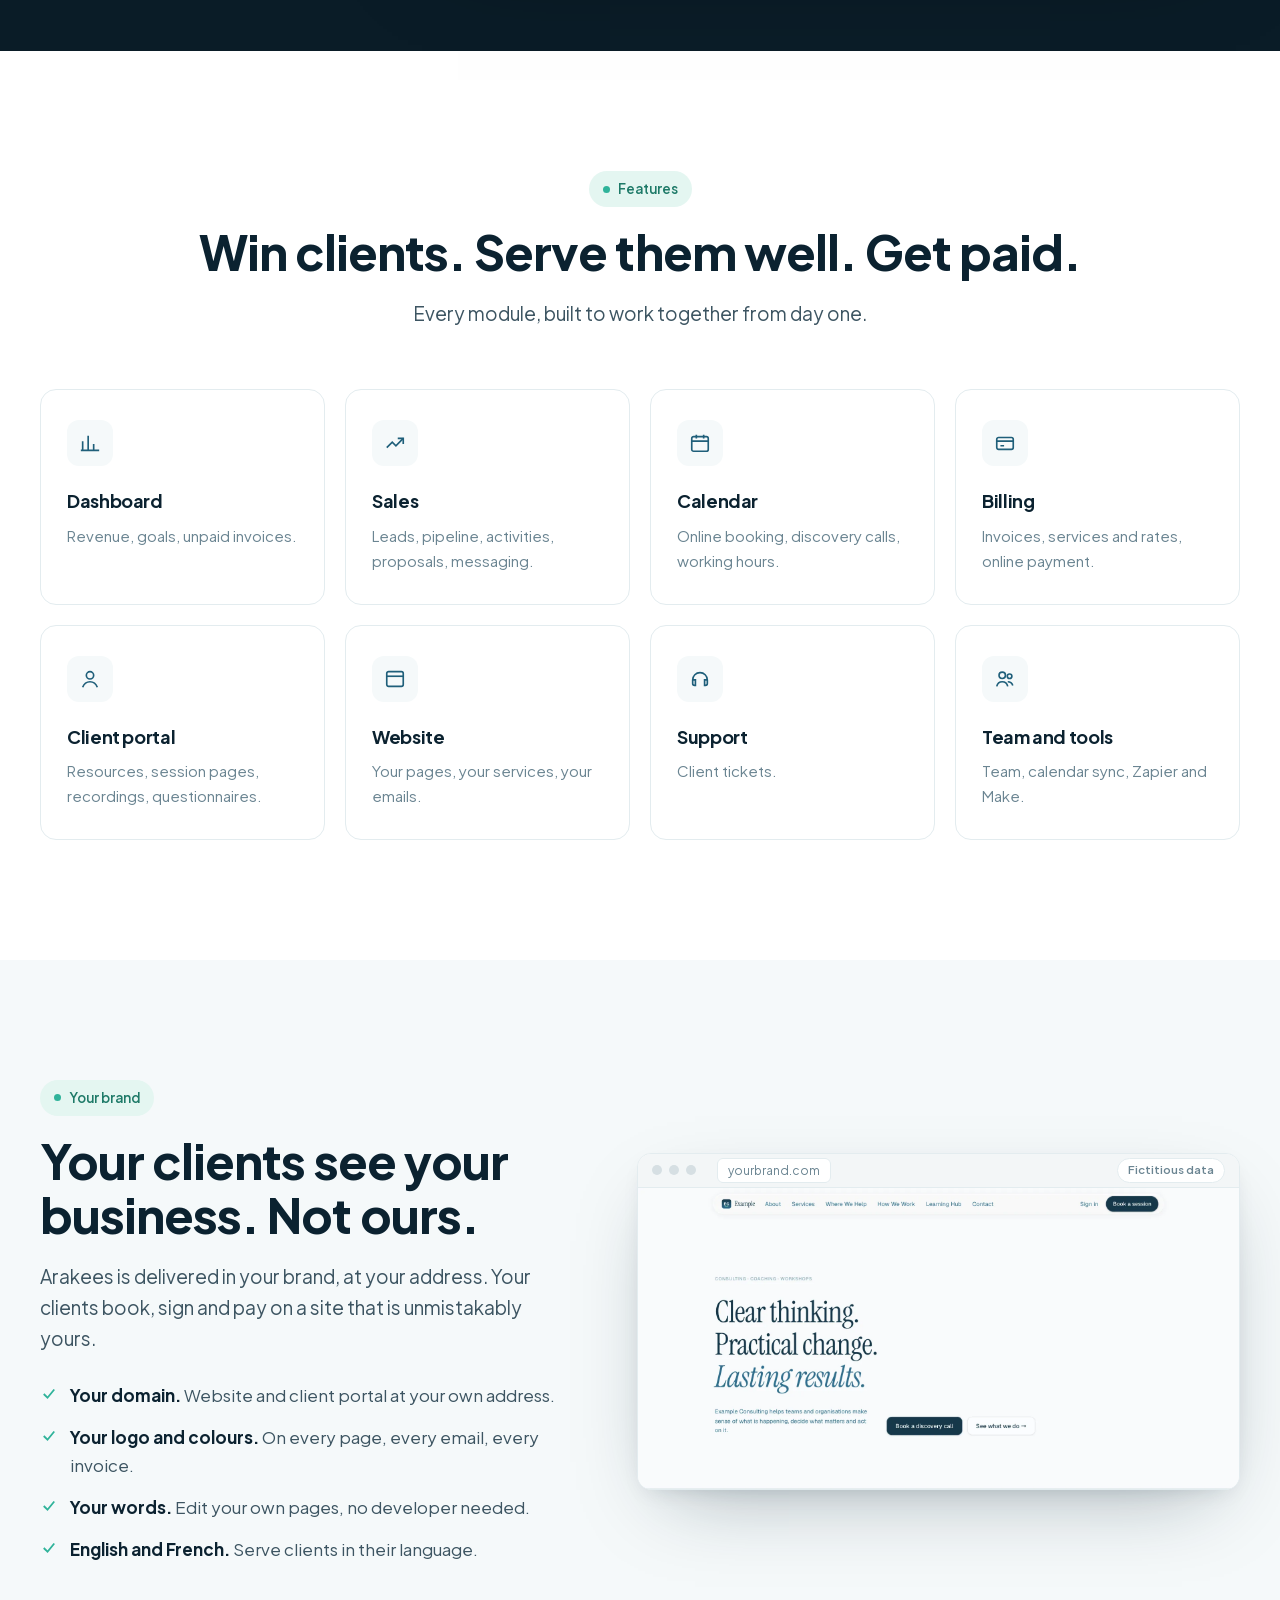
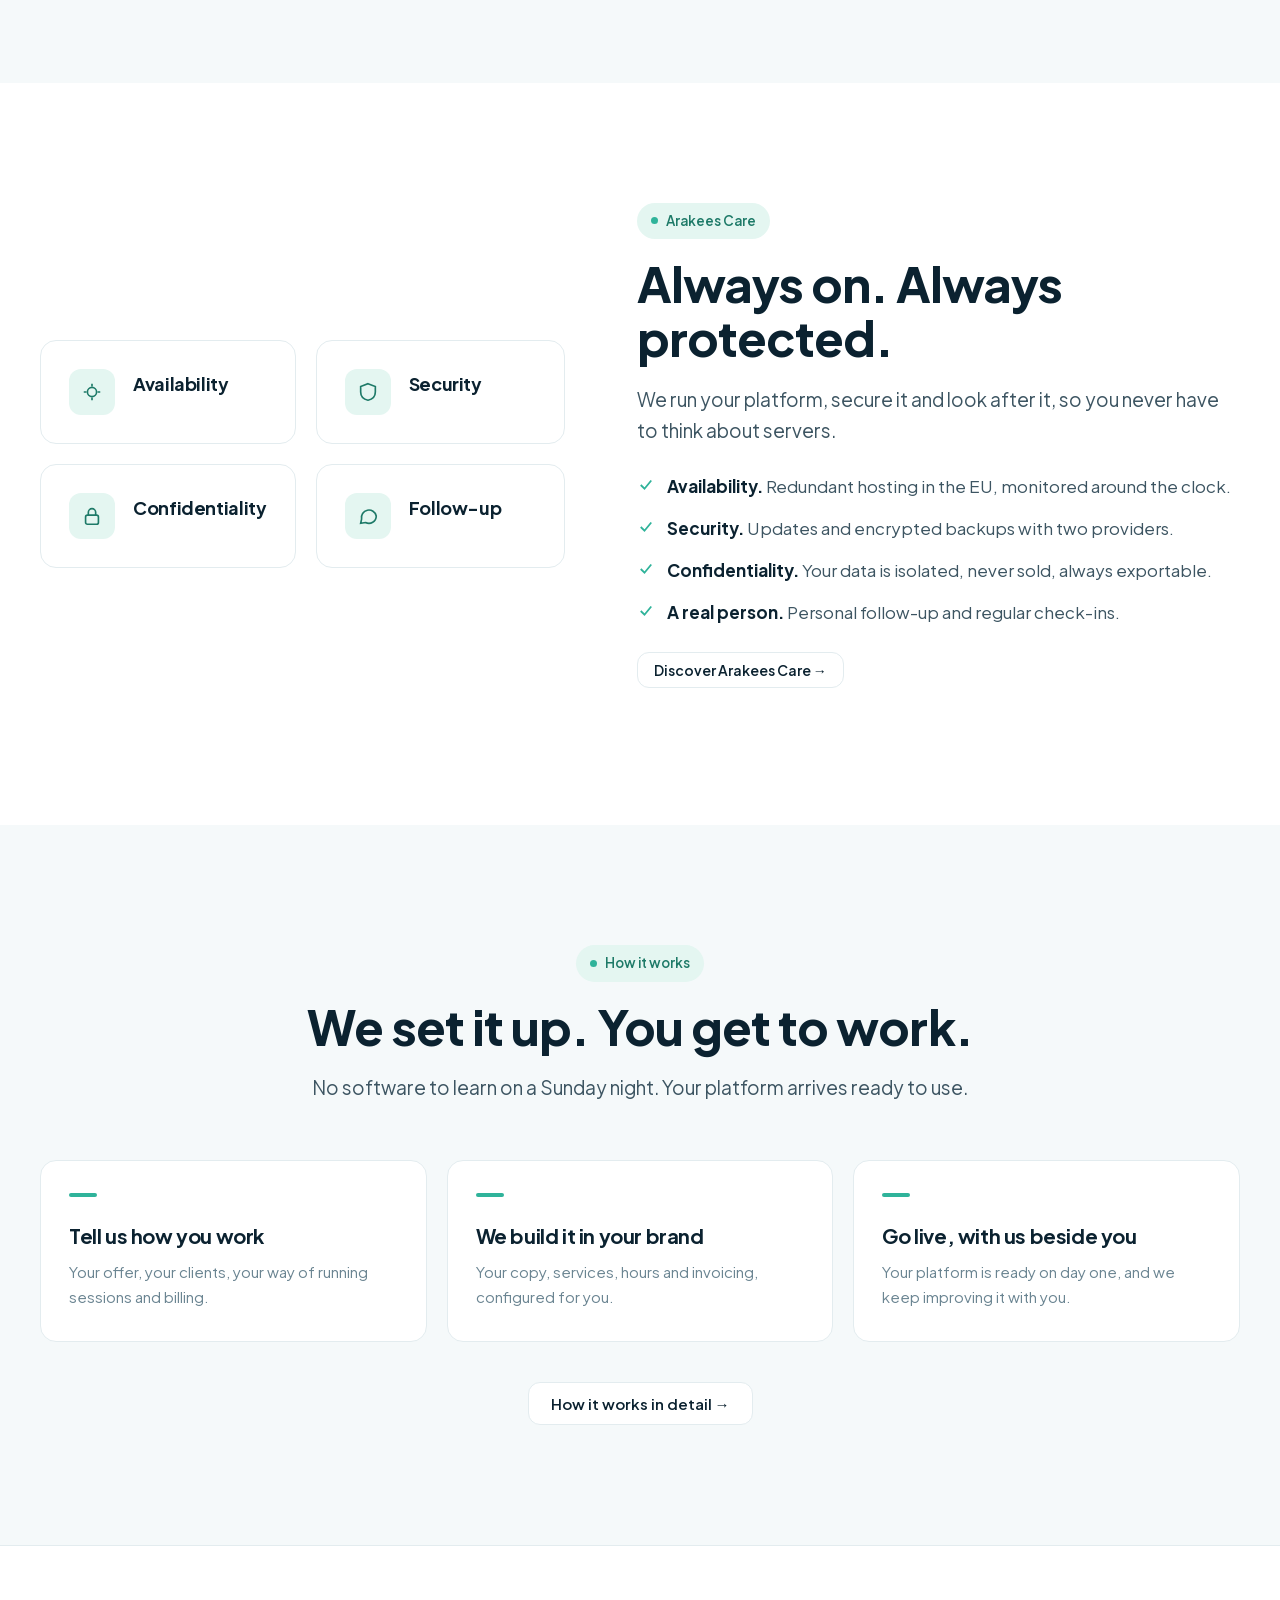
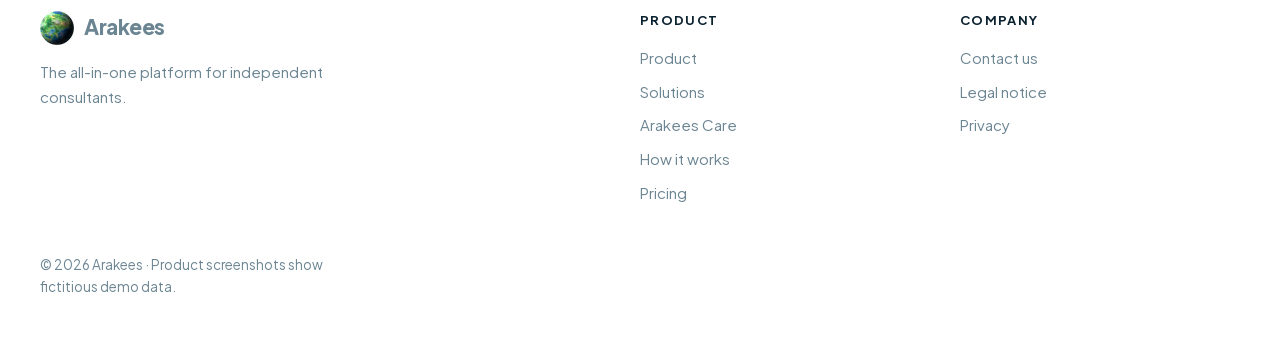
==== commit a9672e48: "Pricing: show the yearly Care price on each plan Co-Authored-By: Claude Opus 5.5 <noreply@anthropic." ====
--- a/index.html
+++ b/index.html
@@ -78,8 +78,8 @@
 <section class="soft" id="pricing">
   <div class="wrap">
     <div class="center"><span class="eyebrow">Pricing</span><h2 class="h2">Own your platform. We keep it running.</h2><p class="lead">A one-time setup that includes your lifetime licence, then Arakees Care every month. Every module in every plan, no per-user fees.</p></div>
-    <div class="solo"><div class="big-card rv" style="display:flex;flex-direction:column"><h3 style="margin-top:0">Essential</h3><p style="min-height:3.2em">For an independent working alone</p><p style="margin:18px 0 4px"><b style="font-size:30px">€990</b> setup</p><p style="margin:0 0 18px">then <b>€49</b> a month</p><ul class="checks"><li><svg width="18" height="18" viewBox="0 0 24 24" fill="none" stroke="currentColor" stroke-width="2.4"><path d="M5 12l5 5 9-11"/></svg><span>Every module</span></li><li><svg width="18" height="18" viewBox="0 0 24 24" fill="none" stroke="currentColor" stroke-width="2.4"><path d="M5 12l5 5 9-11"/></svg><span>A ready-made setup for your profession</span></li><li><svg width="18" height="18" viewBox="0 0 24 24" fill="none" stroke="currentColor" stroke-width="2.4"><path d="M5 12l5 5 9-11"/></svg><span>Your logo, colours and domain</span></li><li><svg width="18" height="18" viewBox="0 0 24 24" fill="none" stroke="currentColor" stroke-width="2.4"><path d="M5 12l5 5 9-11"/></svg><span>Arakees Care: hosting, backups, updates, support</span></li></ul><p style="margin-top:auto;padding-top:22px"><a class="btn btn-primary btn-sm" href="/contact#form">Choose Essential</a></p></div><div class="big-card rv" style="display:flex;flex-direction:column"><h3 style="margin-top:0">Pro</h3><p style="min-height:3.2em">For an independent or a duo who want it tailored</p><p style="margin:18px 0 4px"><b style="font-size:30px">€1,900</b> setup</p><p style="margin:0 0 18px">then <b>€69</b> a month</p><ul class="checks"><li><svg width="18" height="18" viewBox="0 0 24 24" fill="none" stroke="currentColor" stroke-width="2.4"><path d="M5 12l5 5 9-11"/></svg><span>Everything in Essential</span></li><li><svg width="18" height="18" viewBox="0 0 24 24" fill="none" stroke="currentColor" stroke-width="2.4"><path d="M5 12l5 5 9-11"/></svg><span>Website and client journey tailored to you</span></li><li><svg width="18" height="18" viewBox="0 0 24 24" fill="none" stroke="currentColor" stroke-width="2.4"><path d="M5 12l5 5 9-11"/></svg><span>Your existing clients imported</span></li><li><svg width="18" height="18" viewBox="0 0 24 24" fill="none" stroke="currentColor" stroke-width="2.4"><path d="M5 12l5 5 9-11"/></svg><span>Stripe, Google or Outlook, Zapier or Make connected for you</span></li><li><svg width="18" height="18" viewBox="0 0 24 24" fill="none" stroke="currentColor" stroke-width="2.4"><path d="M5 12l5 5 9-11"/></svg><span>Training</span></li></ul><p style="margin-top:auto;padding-top:22px"><a class="btn btn-primary btn-sm" href="/contact#form">Choose Pro</a></p></div><div class="big-card rv" style="display:flex;flex-direction:column"><h3 style="margin-top:0">Firm</h3><p style="min-height:3.2em">For a small firm with several consultants</p><p style="margin:18px 0 4px"><b style="font-size:30px">€3,500</b> setup</p><p style="margin:0 0 18px">then <b>€129</b> a month</p><ul class="checks"><li><svg width="18" height="18" viewBox="0 0 24 24" fill="none" stroke="currentColor" stroke-width="2.4"><path d="M5 12l5 5 9-11"/></svg><span>Everything in Pro</span></li><li><svg width="18" height="18" viewBox="0 0 24 24" fill="none" stroke="currentColor" stroke-width="2.4"><path d="M5 12l5 5 9-11"/></svg><span>Set up for your whole team, with roles</span></li><li><svg width="18" height="18" viewBox="0 0 24 24" fill="none" stroke="currentColor" stroke-width="2.4"><path d="M5 12l5 5 9-11"/></svg><span>Training for every team member</span></li><li><svg width="18" height="18" viewBox="0 0 24 24" fill="none" stroke="currentColor" stroke-width="2.4"><path d="M5 12l5 5 9-11"/></svg><span>Priority support</span></li></ul><p style="margin-top:auto;padding-top:22px"><a class="btn btn-primary btn-sm" href="/contact#form">Choose Firm</a></p></div></div>
-    <p class="center note" style="margin-top:24px">Prices in euros, before any applicable VAT. Setup can be paid in three instalments. Pay Care yearly and get two months free. <a href="/care">What Care includes →</a></p>
+    <div class="solo"><div class="big-card rv" style="display:flex;flex-direction:column"><h3 style="margin-top:0">Essential</h3><p style="min-height:3.2em">For an independent working alone</p><p style="margin:18px 0 4px"><b style="font-size:30px">€990</b> setup</p><p style="margin:0">then <b>€49</b> a month</p><p class="note" style="margin:2px 0 18px">or <b>€490</b> a year, two months free</p><ul class="checks"><li><svg width="18" height="18" viewBox="0 0 24 24" fill="none" stroke="currentColor" stroke-width="2.4"><path d="M5 12l5 5 9-11"/></svg><span>Every module</span></li><li><svg width="18" height="18" viewBox="0 0 24 24" fill="none" stroke="currentColor" stroke-width="2.4"><path d="M5 12l5 5 9-11"/></svg><span>A ready-made setup for your profession</span></li><li><svg width="18" height="18" viewBox="0 0 24 24" fill="none" stroke="currentColor" stroke-width="2.4"><path d="M5 12l5 5 9-11"/></svg><span>Your logo, colours and domain</span></li><li><svg width="18" height="18" viewBox="0 0 24 24" fill="none" stroke="currentColor" stroke-width="2.4"><path d="M5 12l5 5 9-11"/></svg><span>Arakees Care: hosting, backups, updates, support</span></li></ul><p style="margin-top:auto;padding-top:22px"><a class="btn btn-primary btn-sm" href="/contact#form">Choose Essential</a></p></div><div class="big-card rv" style="display:flex;flex-direction:column"><h3 style="margin-top:0">Pro</h3><p style="min-height:3.2em">For an independent or a duo who want it tailored</p><p style="margin:18px 0 4px"><b style="font-size:30px">€1,900</b> setup</p><p style="margin:0">then <b>€69</b> a month</p><p class="note" style="margin:2px 0 18px">or <b>€690</b> a year, two months free</p><ul class="checks"><li><svg width="18" height="18" viewBox="0 0 24 24" fill="none" stroke="currentColor" stroke-width="2.4"><path d="M5 12l5 5 9-11"/></svg><span>Everything in Essential</span></li><li><svg width="18" height="18" viewBox="0 0 24 24" fill="none" stroke="currentColor" stroke-width="2.4"><path d="M5 12l5 5 9-11"/></svg><span>Website and client journey tailored to you</span></li><li><svg width="18" height="18" viewBox="0 0 24 24" fill="none" stroke="currentColor" stroke-width="2.4"><path d="M5 12l5 5 9-11"/></svg><span>Your existing clients imported</span></li><li><svg width="18" height="18" viewBox="0 0 24 24" fill="none" stroke="currentColor" stroke-width="2.4"><path d="M5 12l5 5 9-11"/></svg><span>Stripe, Google or Outlook, Zapier or Make connected for you</span></li><li><svg width="18" height="18" viewBox="0 0 24 24" fill="none" stroke="currentColor" stroke-width="2.4"><path d="M5 12l5 5 9-11"/></svg><span>Training</span></li></ul><p style="margin-top:auto;padding-top:22px"><a class="btn btn-primary btn-sm" href="/contact#form">Choose Pro</a></p></div><div class="big-card rv" style="display:flex;flex-direction:column"><h3 style="margin-top:0">Firm</h3><p style="min-height:3.2em">For a small firm with several consultants</p><p style="margin:18px 0 4px"><b style="font-size:30px">€3,500</b> setup</p><p style="margin:0">then <b>€129</b> a month</p><p class="note" style="margin:2px 0 18px">or <b>€1,290</b> a year, two months free</p><ul class="checks"><li><svg width="18" height="18" viewBox="0 0 24 24" fill="none" stroke="currentColor" stroke-width="2.4"><path d="M5 12l5 5 9-11"/></svg><span>Everything in Pro</span></li><li><svg width="18" height="18" viewBox="0 0 24 24" fill="none" stroke="currentColor" stroke-width="2.4"><path d="M5 12l5 5 9-11"/></svg><span>Set up for your whole team, with roles</span></li><li><svg width="18" height="18" viewBox="0 0 24 24" fill="none" stroke="currentColor" stroke-width="2.4"><path d="M5 12l5 5 9-11"/></svg><span>Training for every team member</span></li><li><svg width="18" height="18" viewBox="0 0 24 24" fill="none" stroke="currentColor" stroke-width="2.4"><path d="M5 12l5 5 9-11"/></svg><span>Priority support</span></li></ul><p style="margin-top:auto;padding-top:22px"><a class="btn btn-primary btn-sm" href="/contact#form">Choose Firm</a></p></div></div>
+    <p class="center note" style="margin-top:24px">Prices in euros, before any applicable VAT. Setup can be paid in three instalments. Paying Care yearly gives you two months free. <a href="/care">What Care includes →</a></p>
     <p class="center" style="margin-top:18px">Not sure which plan fits? <a href="/contact">Contact us →</a></p>
   </div>
 </section>
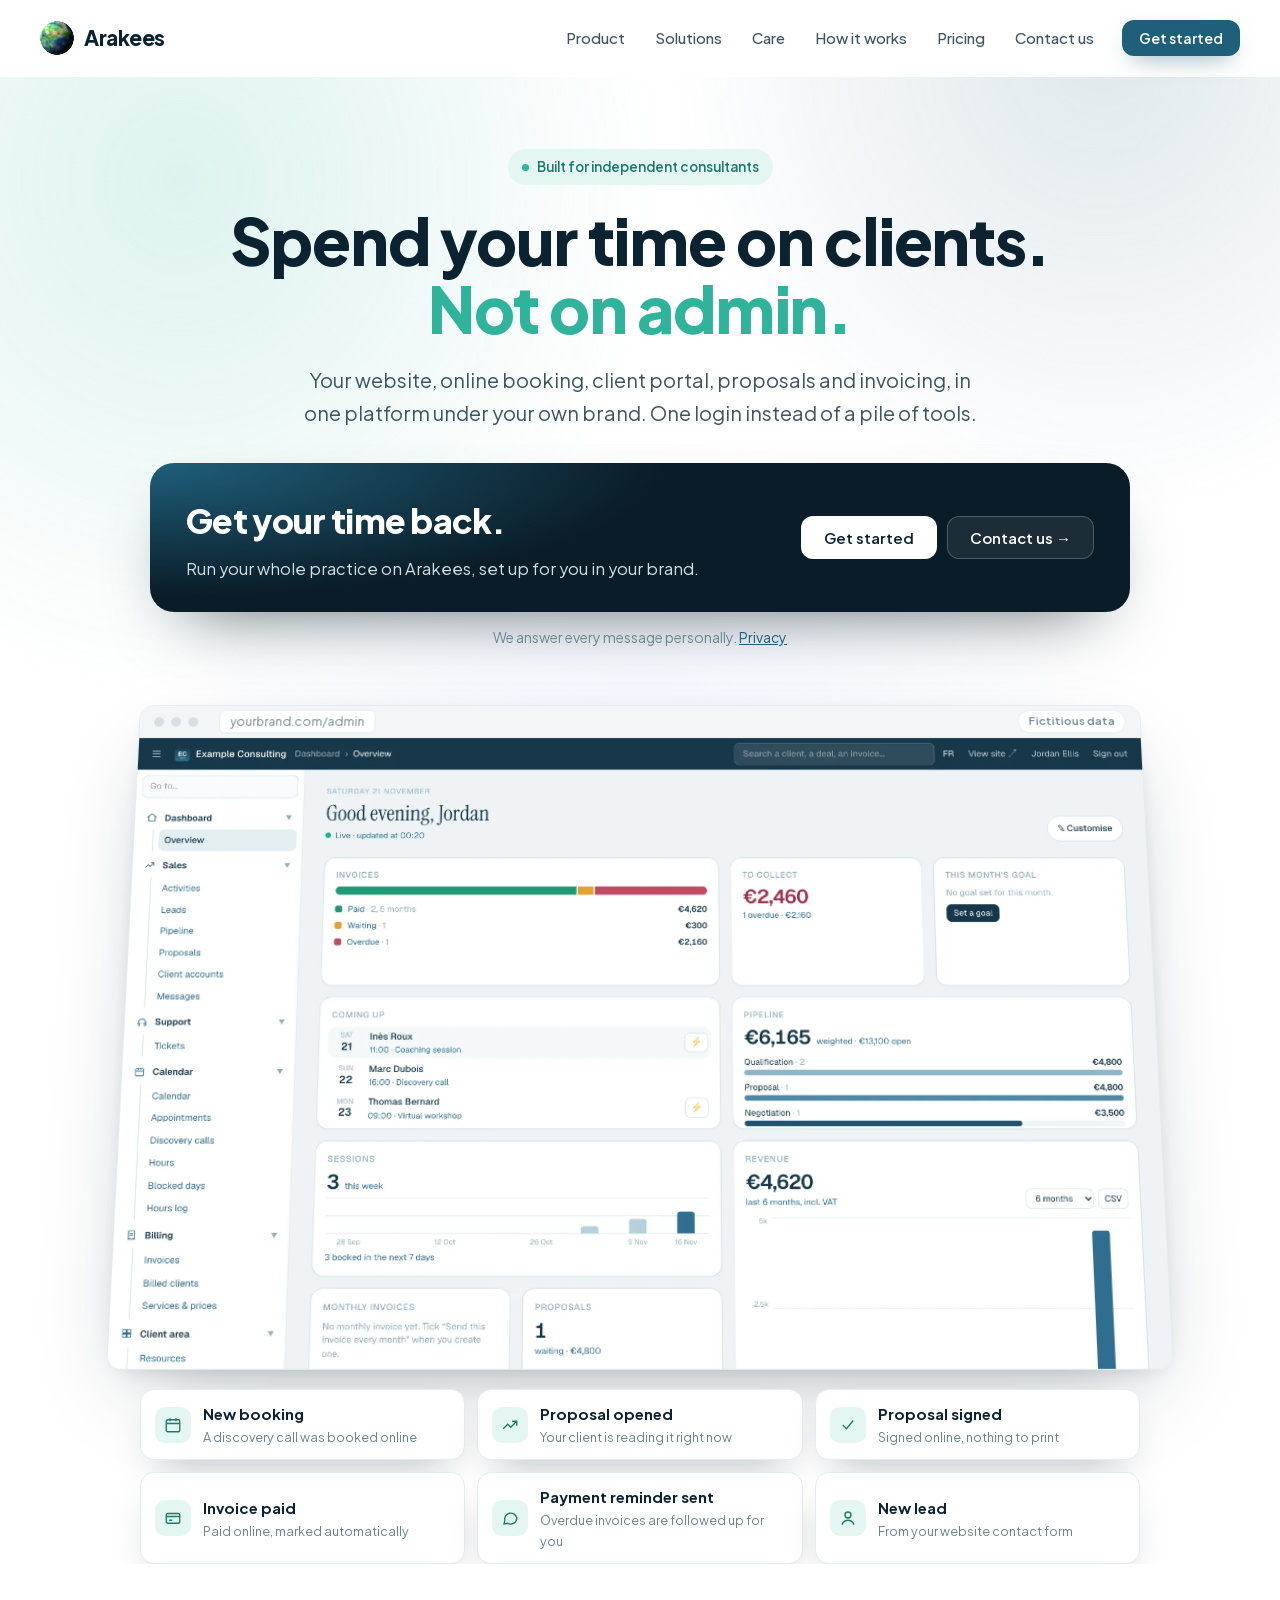
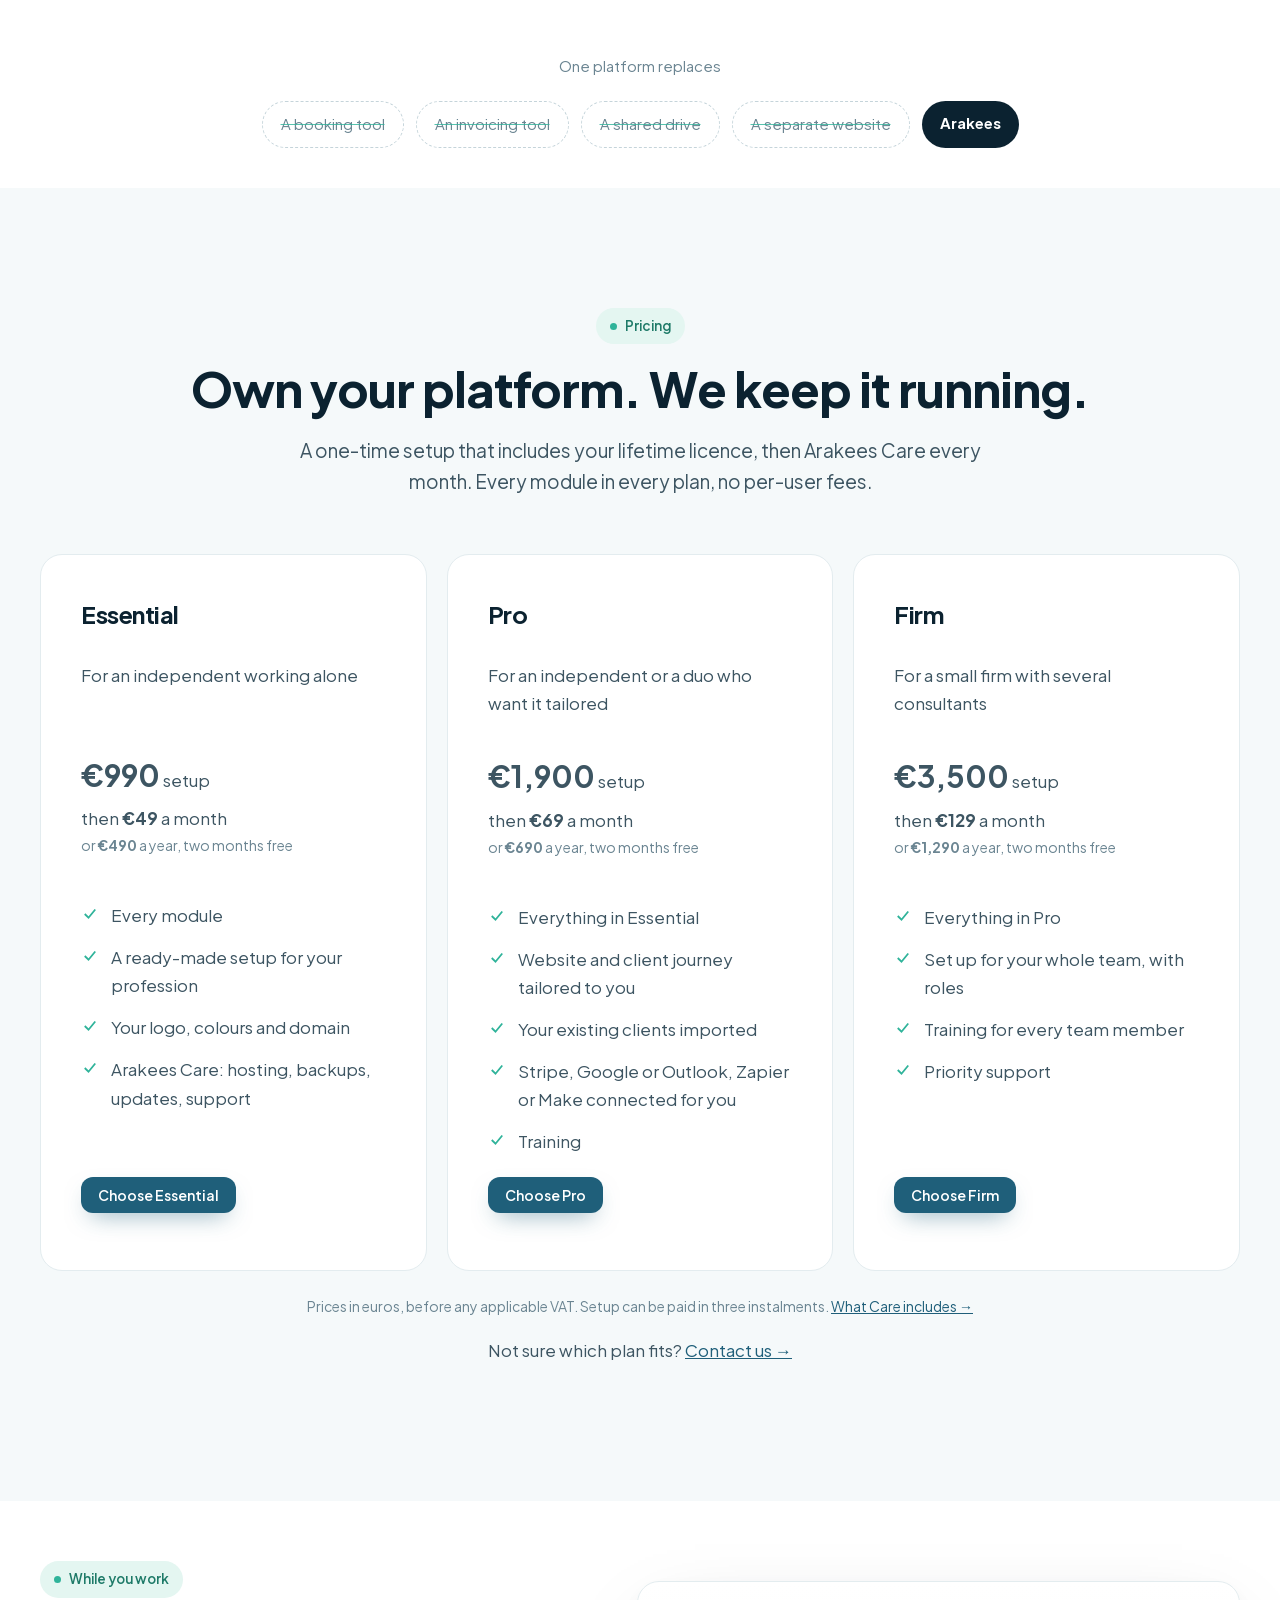
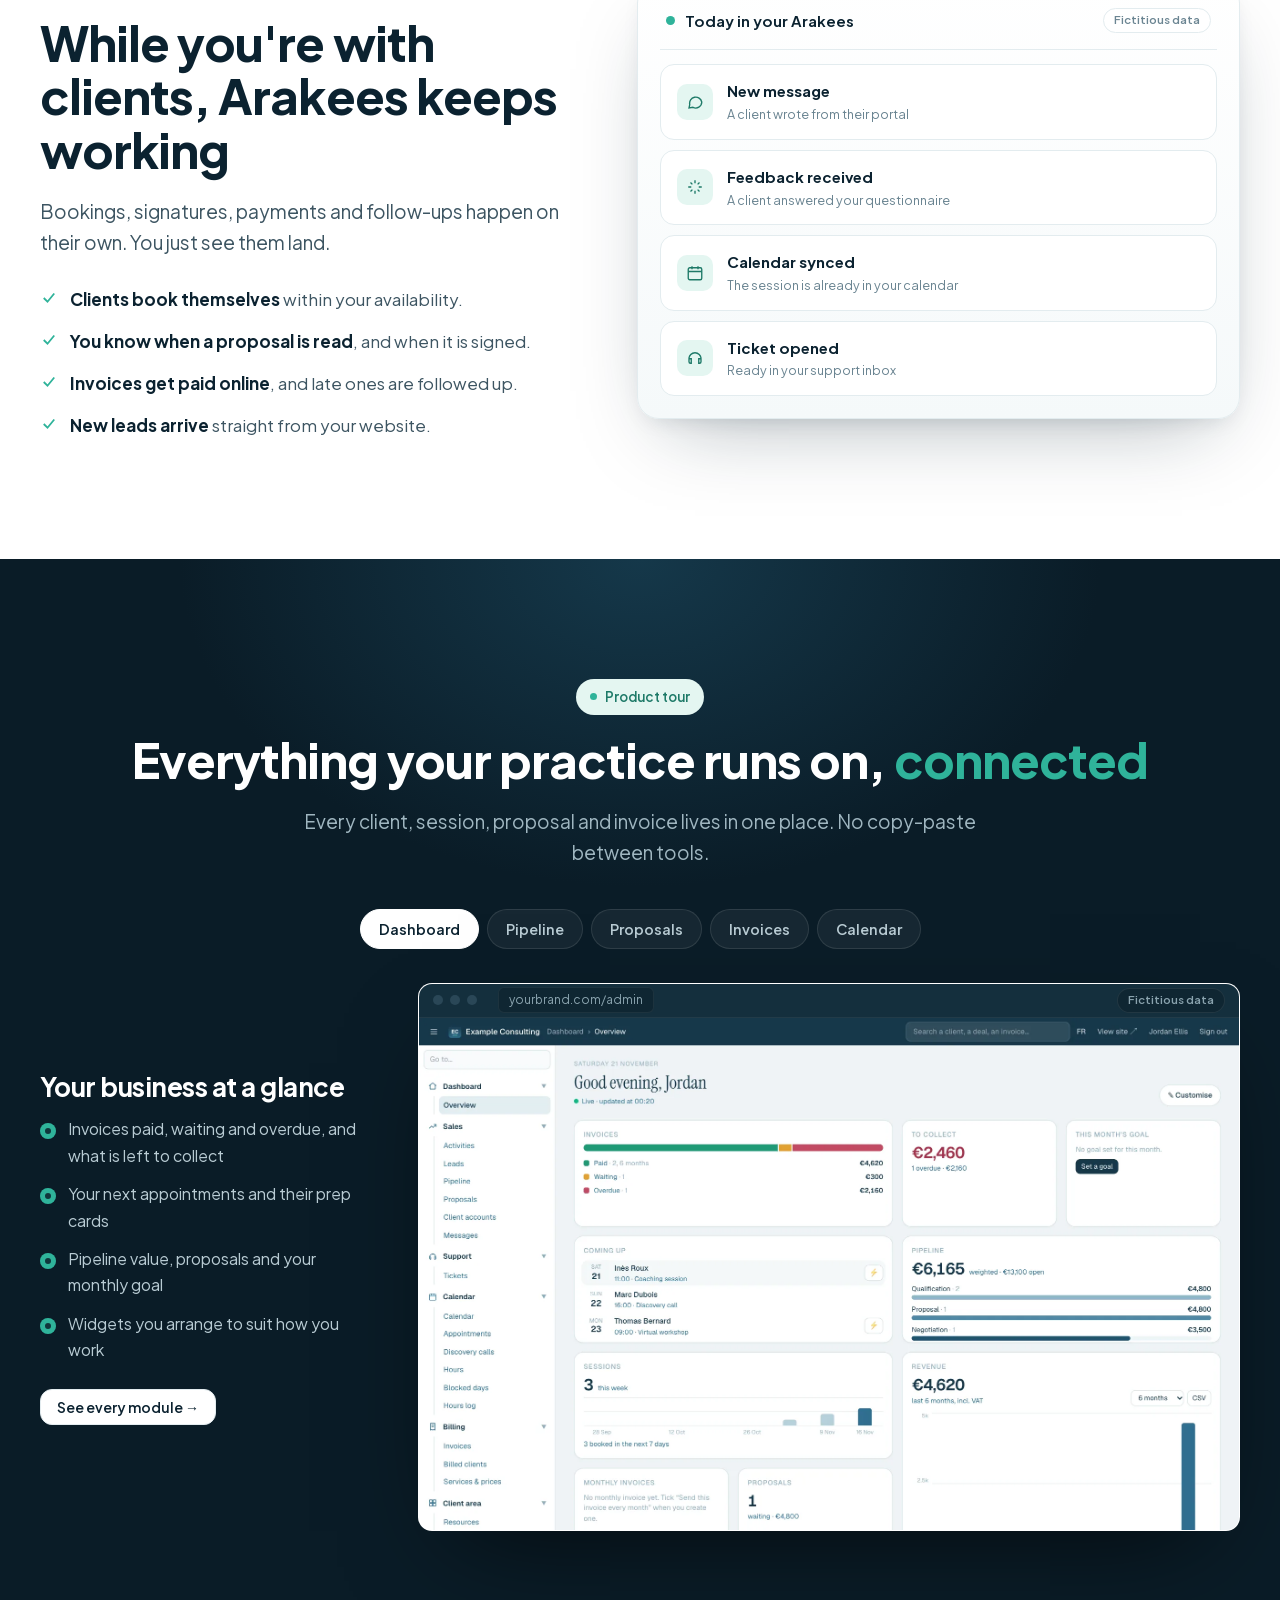
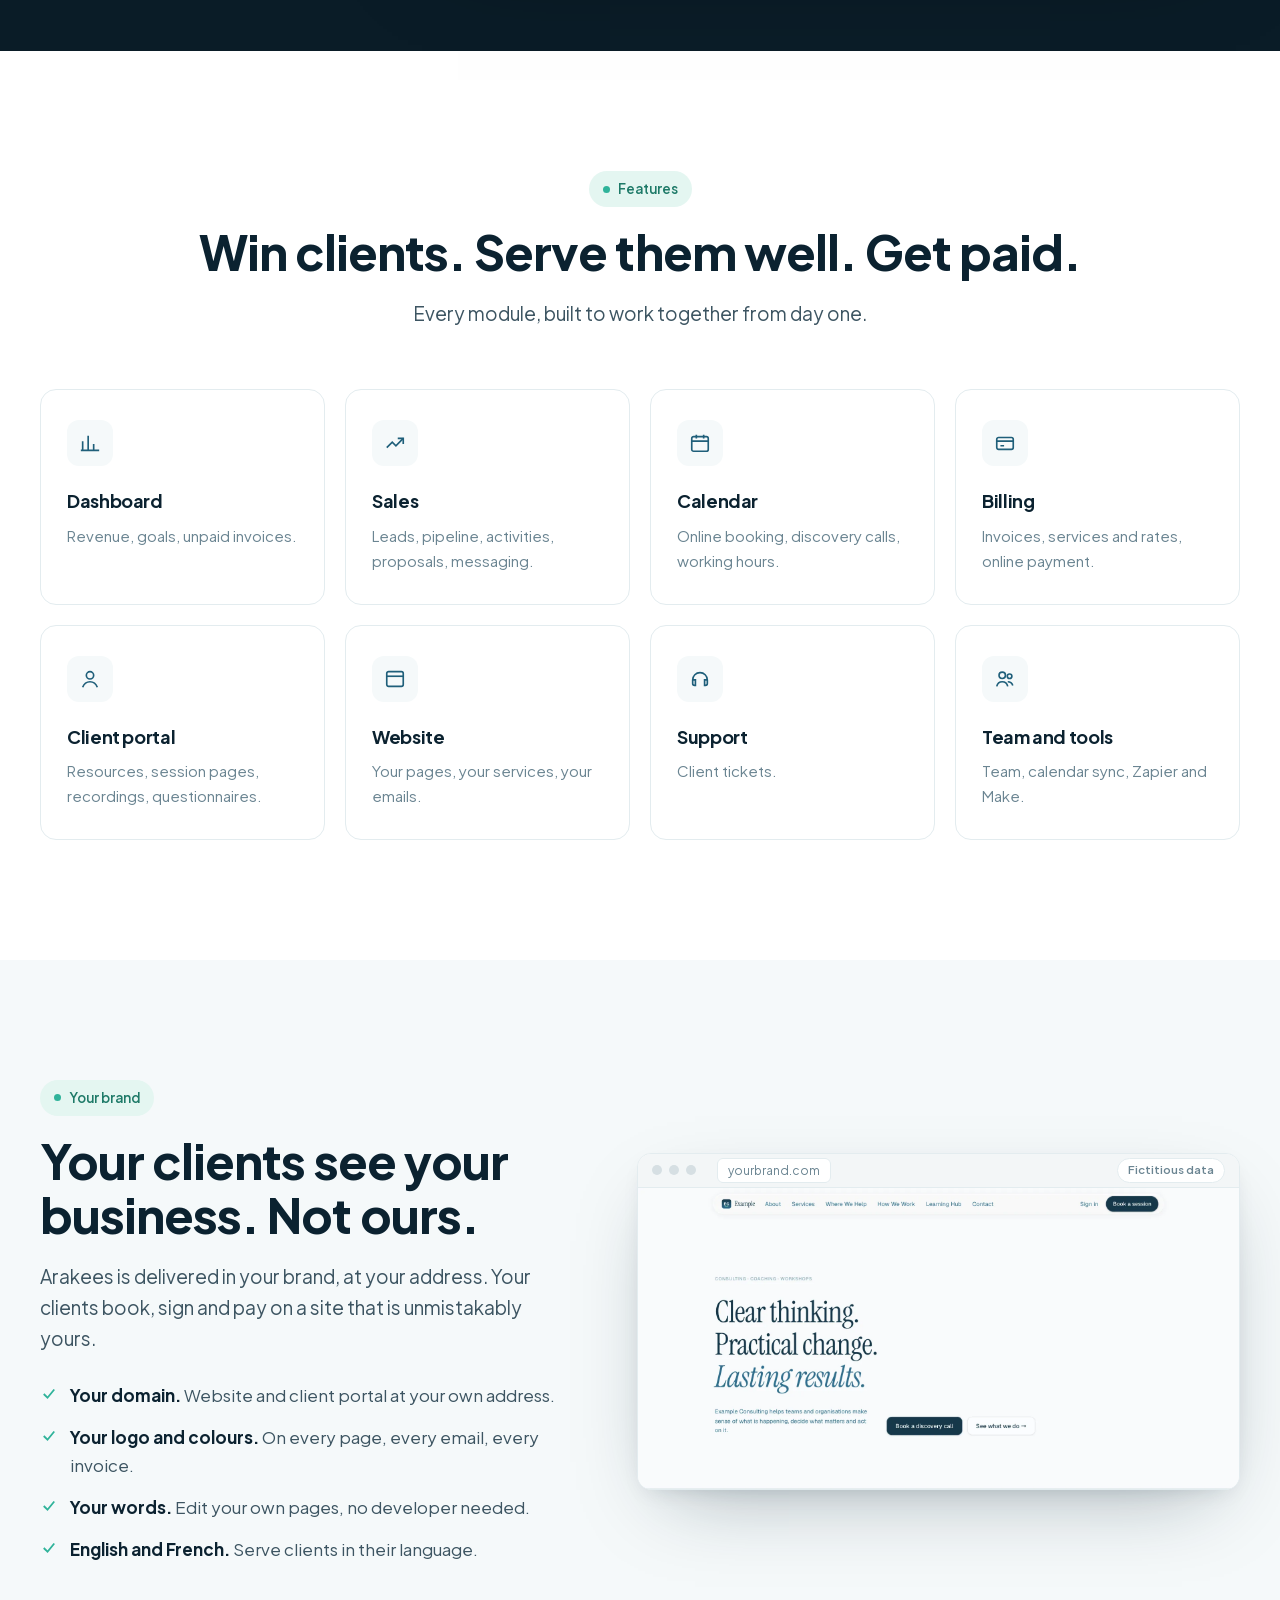
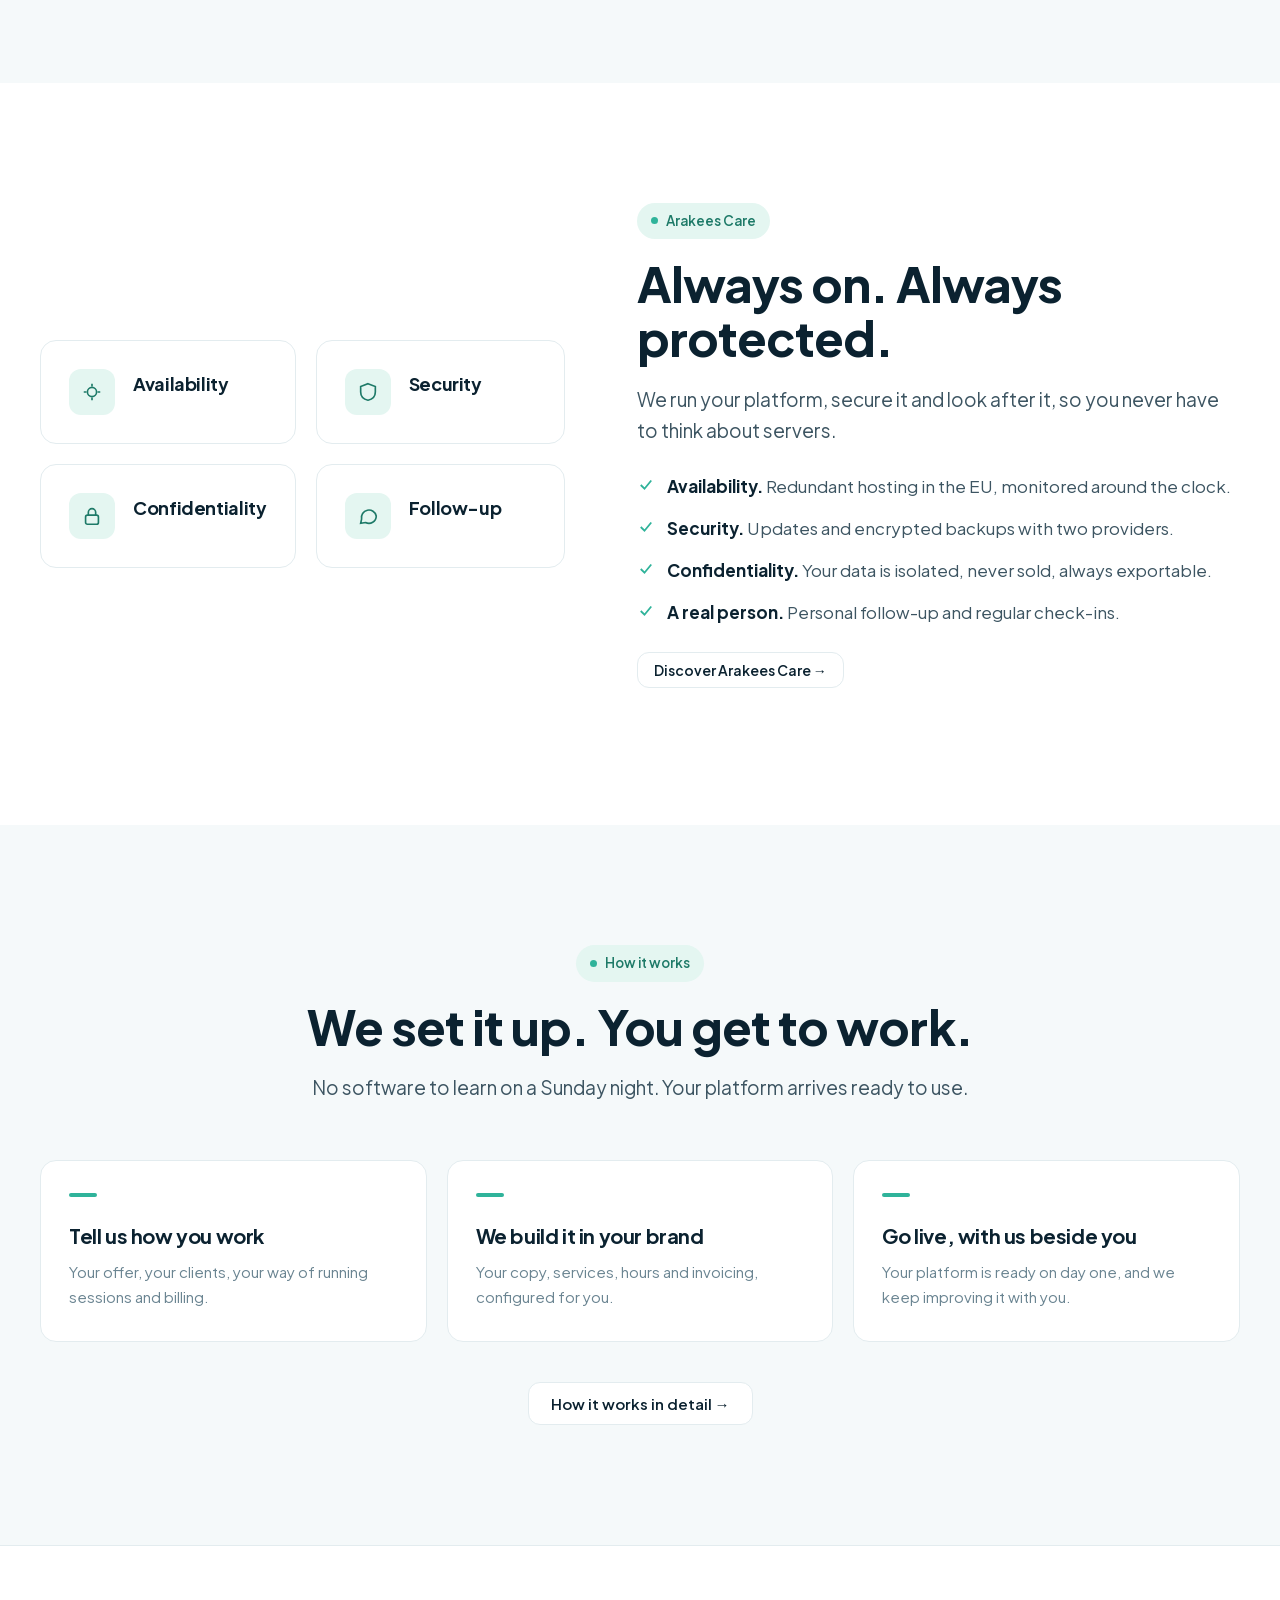
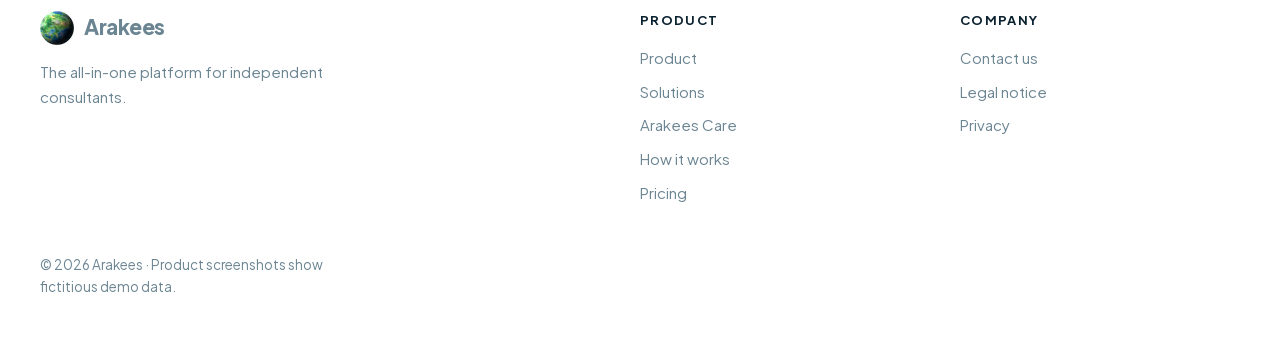
==== commit 925b4676: "Pricing: remove redundant yearly Care sentence Co-Authored-By: Claude Opus 5.5 <noreply@anthropic.co" ====
--- a/index.html
+++ b/index.html
@@ -79,7 +79,7 @@
   <div class="wrap">
     <div class="center"><span class="eyebrow">Pricing</span><h2 class="h2">Own your platform. We keep it running.</h2><p class="lead">A one-time setup that includes your lifetime licence, then Arakees Care every month. Every module in every plan, no per-user fees.</p></div>
     <div class="solo"><div class="big-card rv" style="display:flex;flex-direction:column"><h3 style="margin-top:0">Essential</h3><p style="min-height:3.2em">For an independent working alone</p><p style="margin:18px 0 4px"><b style="font-size:30px">€990</b> setup</p><p style="margin:0">then <b>€49</b> a month</p><p class="note" style="margin:2px 0 18px">or <b>€490</b> a year, two months free</p><ul class="checks"><li><svg width="18" height="18" viewBox="0 0 24 24" fill="none" stroke="currentColor" stroke-width="2.4"><path d="M5 12l5 5 9-11"/></svg><span>Every module</span></li><li><svg width="18" height="18" viewBox="0 0 24 24" fill="none" stroke="currentColor" stroke-width="2.4"><path d="M5 12l5 5 9-11"/></svg><span>A ready-made setup for your profession</span></li><li><svg width="18" height="18" viewBox="0 0 24 24" fill="none" stroke="currentColor" stroke-width="2.4"><path d="M5 12l5 5 9-11"/></svg><span>Your logo, colours and domain</span></li><li><svg width="18" height="18" viewBox="0 0 24 24" fill="none" stroke="currentColor" stroke-width="2.4"><path d="M5 12l5 5 9-11"/></svg><span>Arakees Care: hosting, backups, updates, support</span></li></ul><p style="margin-top:auto;padding-top:22px"><a class="btn btn-primary btn-sm" href="/contact#form">Choose Essential</a></p></div><div class="big-card rv" style="display:flex;flex-direction:column"><h3 style="margin-top:0">Pro</h3><p style="min-height:3.2em">For an independent or a duo who want it tailored</p><p style="margin:18px 0 4px"><b style="font-size:30px">€1,900</b> setup</p><p style="margin:0">then <b>€69</b> a month</p><p class="note" style="margin:2px 0 18px">or <b>€690</b> a year, two months free</p><ul class="checks"><li><svg width="18" height="18" viewBox="0 0 24 24" fill="none" stroke="currentColor" stroke-width="2.4"><path d="M5 12l5 5 9-11"/></svg><span>Everything in Essential</span></li><li><svg width="18" height="18" viewBox="0 0 24 24" fill="none" stroke="currentColor" stroke-width="2.4"><path d="M5 12l5 5 9-11"/></svg><span>Website and client journey tailored to you</span></li><li><svg width="18" height="18" viewBox="0 0 24 24" fill="none" stroke="currentColor" stroke-width="2.4"><path d="M5 12l5 5 9-11"/></svg><span>Your existing clients imported</span></li><li><svg width="18" height="18" viewBox="0 0 24 24" fill="none" stroke="currentColor" stroke-width="2.4"><path d="M5 12l5 5 9-11"/></svg><span>Stripe, Google or Outlook, Zapier or Make connected for you</span></li><li><svg width="18" height="18" viewBox="0 0 24 24" fill="none" stroke="currentColor" stroke-width="2.4"><path d="M5 12l5 5 9-11"/></svg><span>Training</span></li></ul><p style="margin-top:auto;padding-top:22px"><a class="btn btn-primary btn-sm" href="/contact#form">Choose Pro</a></p></div><div class="big-card rv" style="display:flex;flex-direction:column"><h3 style="margin-top:0">Firm</h3><p style="min-height:3.2em">For a small firm with several consultants</p><p style="margin:18px 0 4px"><b style="font-size:30px">€3,500</b> setup</p><p style="margin:0">then <b>€129</b> a month</p><p class="note" style="margin:2px 0 18px">or <b>€1,290</b> a year, two months free</p><ul class="checks"><li><svg width="18" height="18" viewBox="0 0 24 24" fill="none" stroke="currentColor" stroke-width="2.4"><path d="M5 12l5 5 9-11"/></svg><span>Everything in Pro</span></li><li><svg width="18" height="18" viewBox="0 0 24 24" fill="none" stroke="currentColor" stroke-width="2.4"><path d="M5 12l5 5 9-11"/></svg><span>Set up for your whole team, with roles</span></li><li><svg width="18" height="18" viewBox="0 0 24 24" fill="none" stroke="currentColor" stroke-width="2.4"><path d="M5 12l5 5 9-11"/></svg><span>Training for every team member</span></li><li><svg width="18" height="18" viewBox="0 0 24 24" fill="none" stroke="currentColor" stroke-width="2.4"><path d="M5 12l5 5 9-11"/></svg><span>Priority support</span></li></ul><p style="margin-top:auto;padding-top:22px"><a class="btn btn-primary btn-sm" href="/contact#form">Choose Firm</a></p></div></div>
-    <p class="center note" style="margin-top:24px">Prices in euros, before any applicable VAT. Setup can be paid in three instalments. Paying Care yearly gives you two months free. <a href="/care">What Care includes →</a></p>
+    <p class="center note" style="margin-top:24px">Prices in euros, before any applicable VAT. Setup can be paid in three instalments. <a href="/care">What Care includes →</a></p>
     <p class="center" style="margin-top:18px">Not sure which plan fits? <a href="/contact">Contact us →</a></p>
   </div>
 </section>
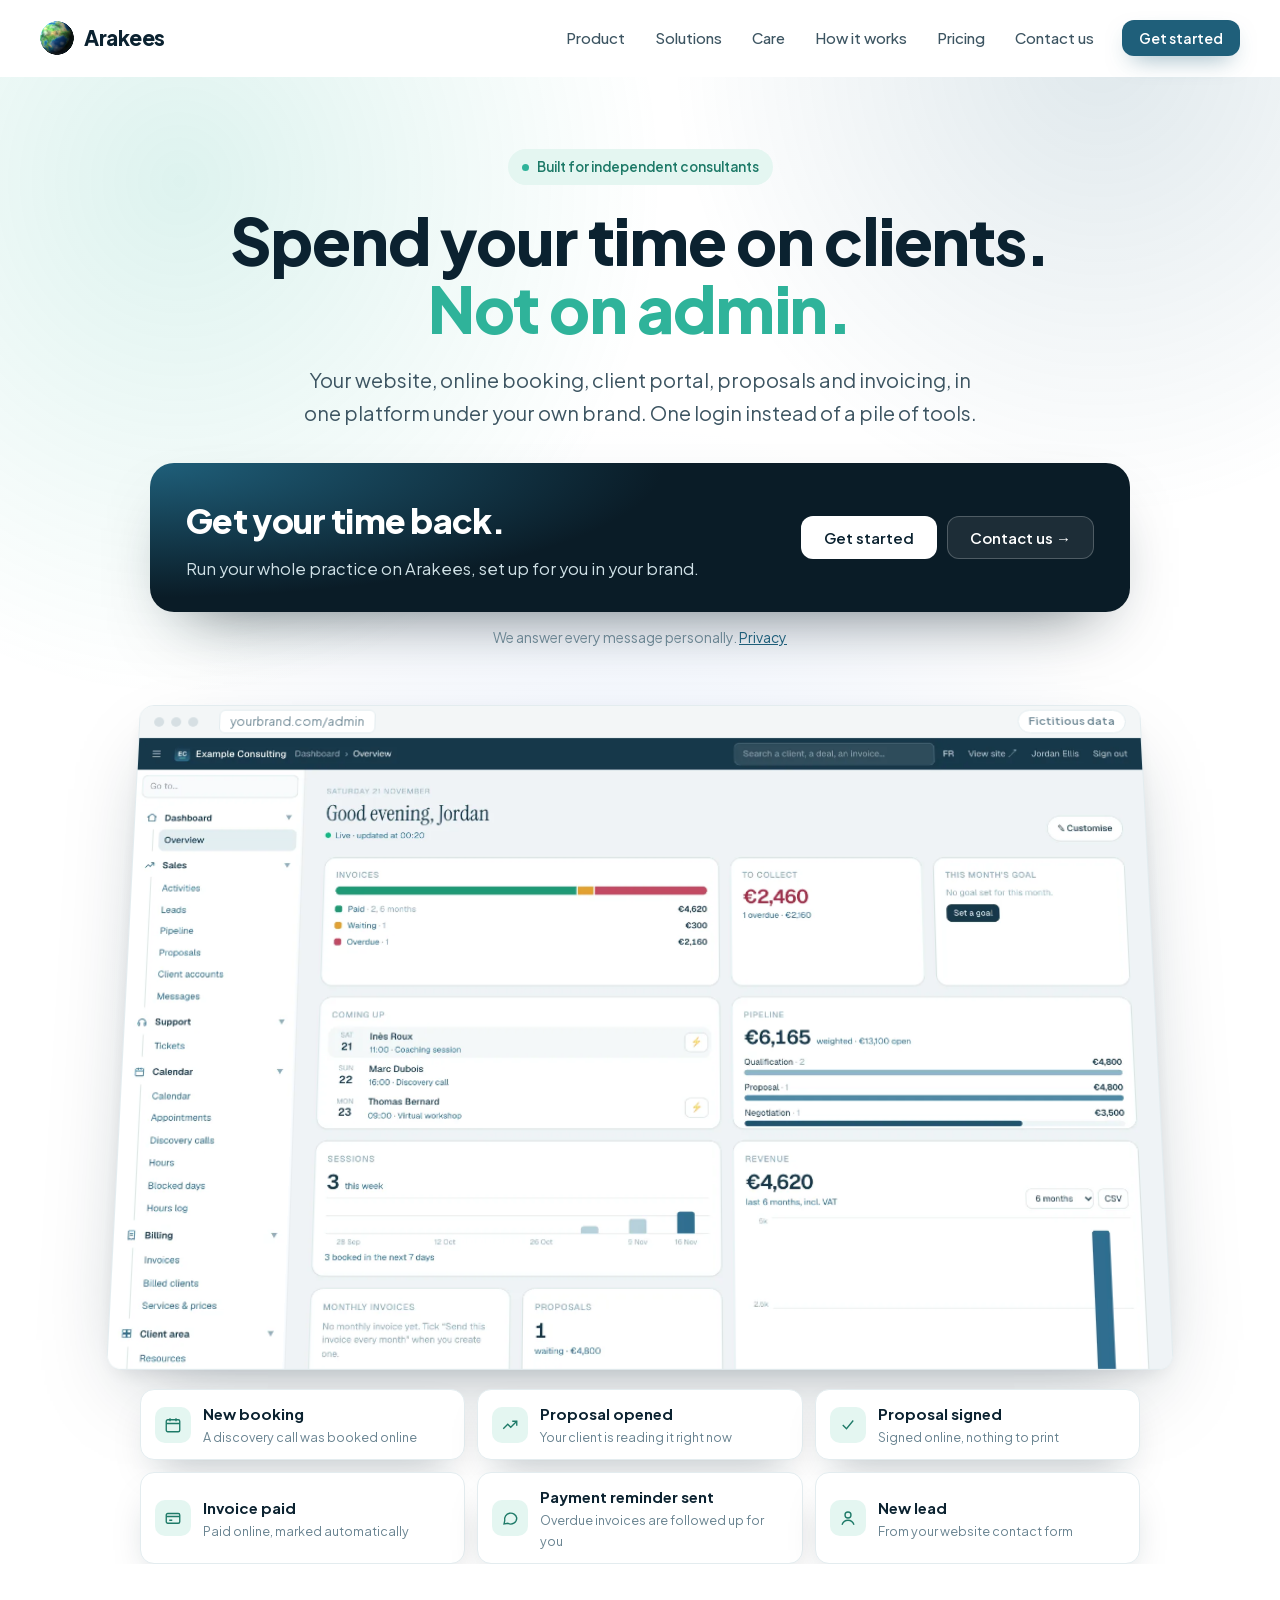
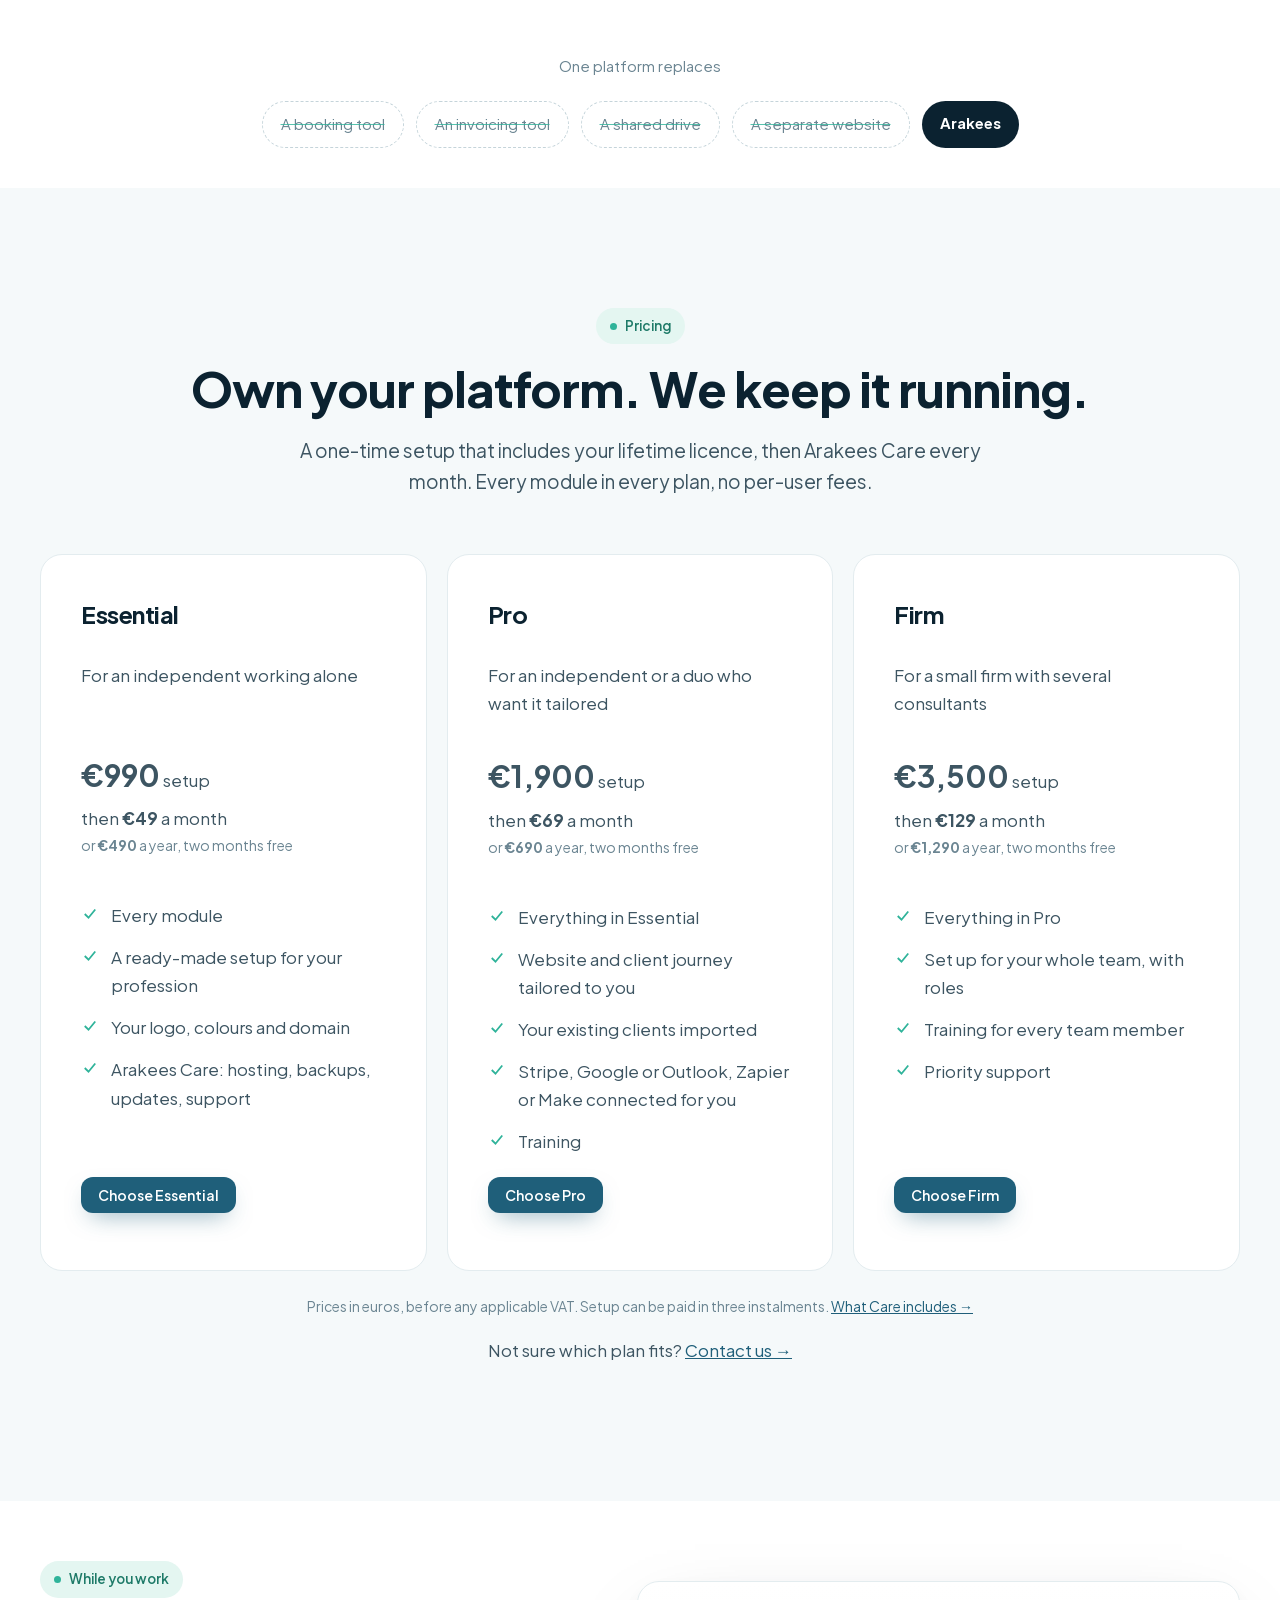
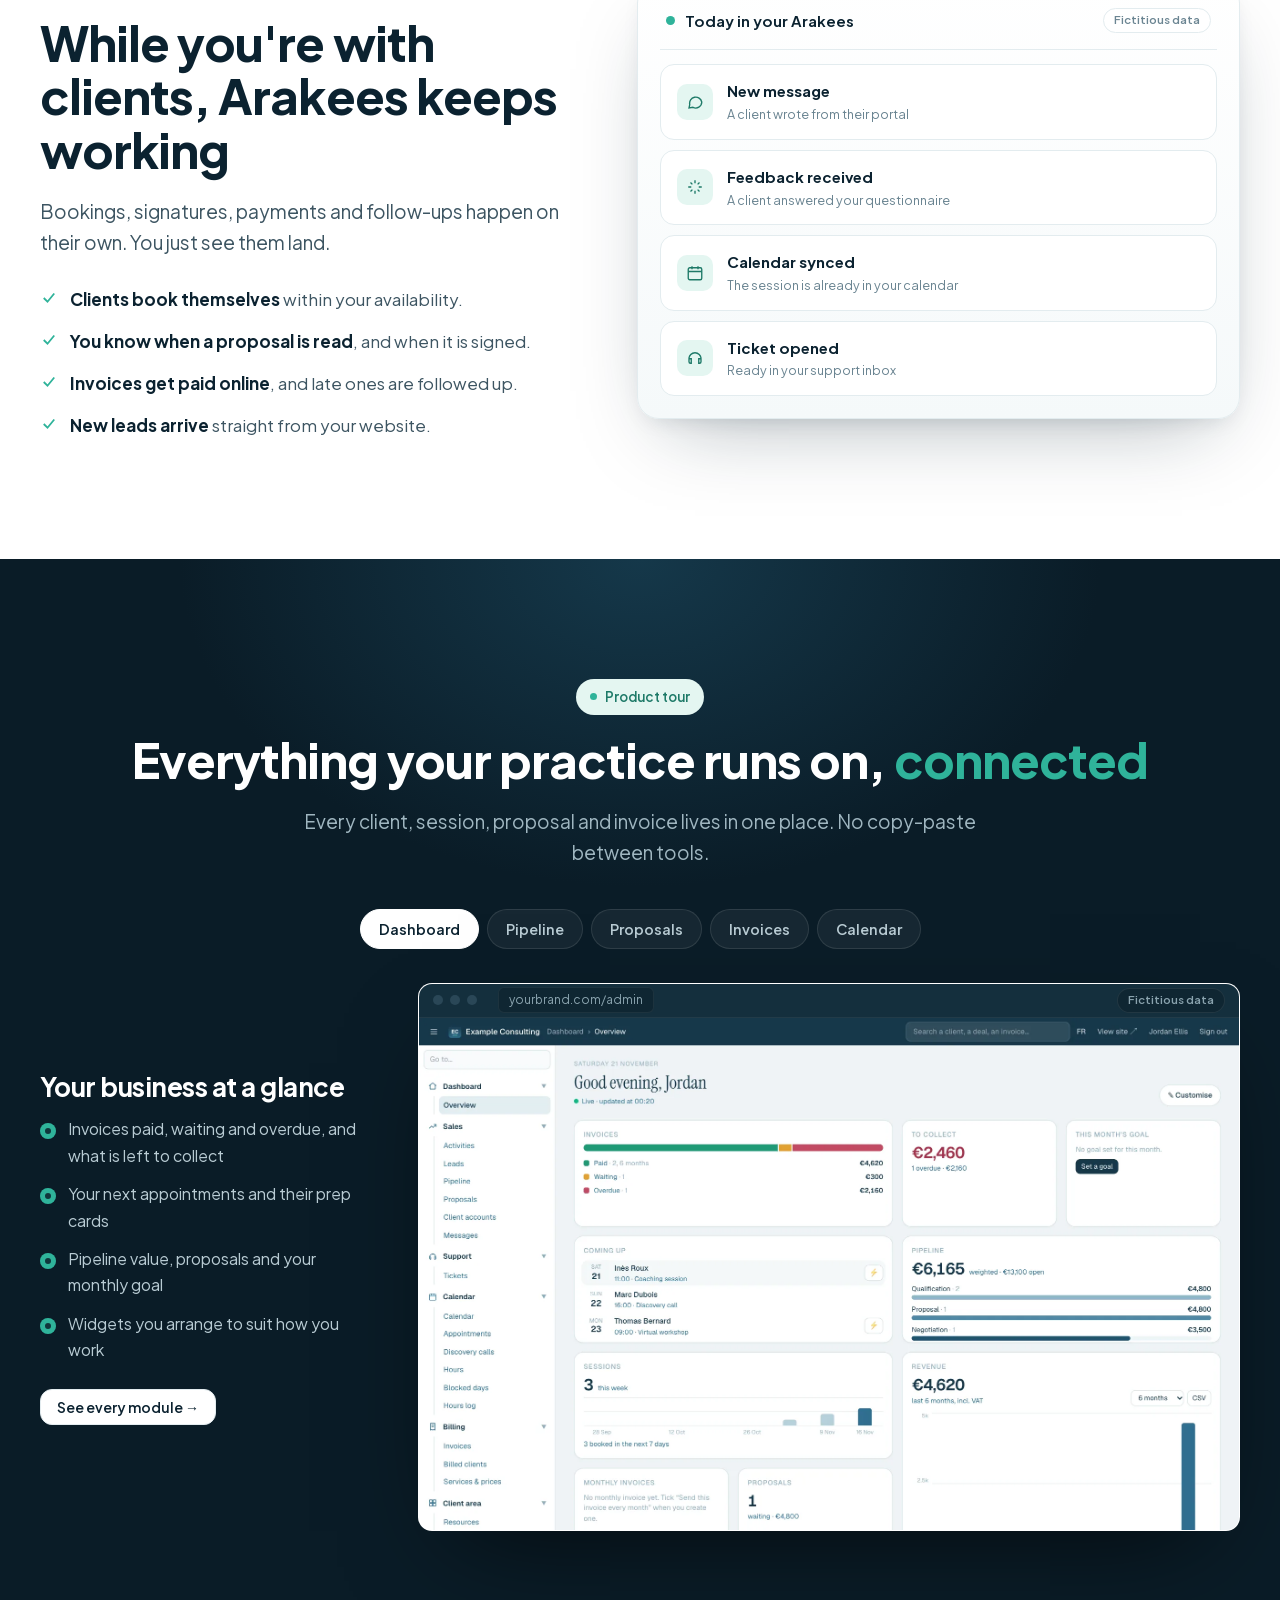
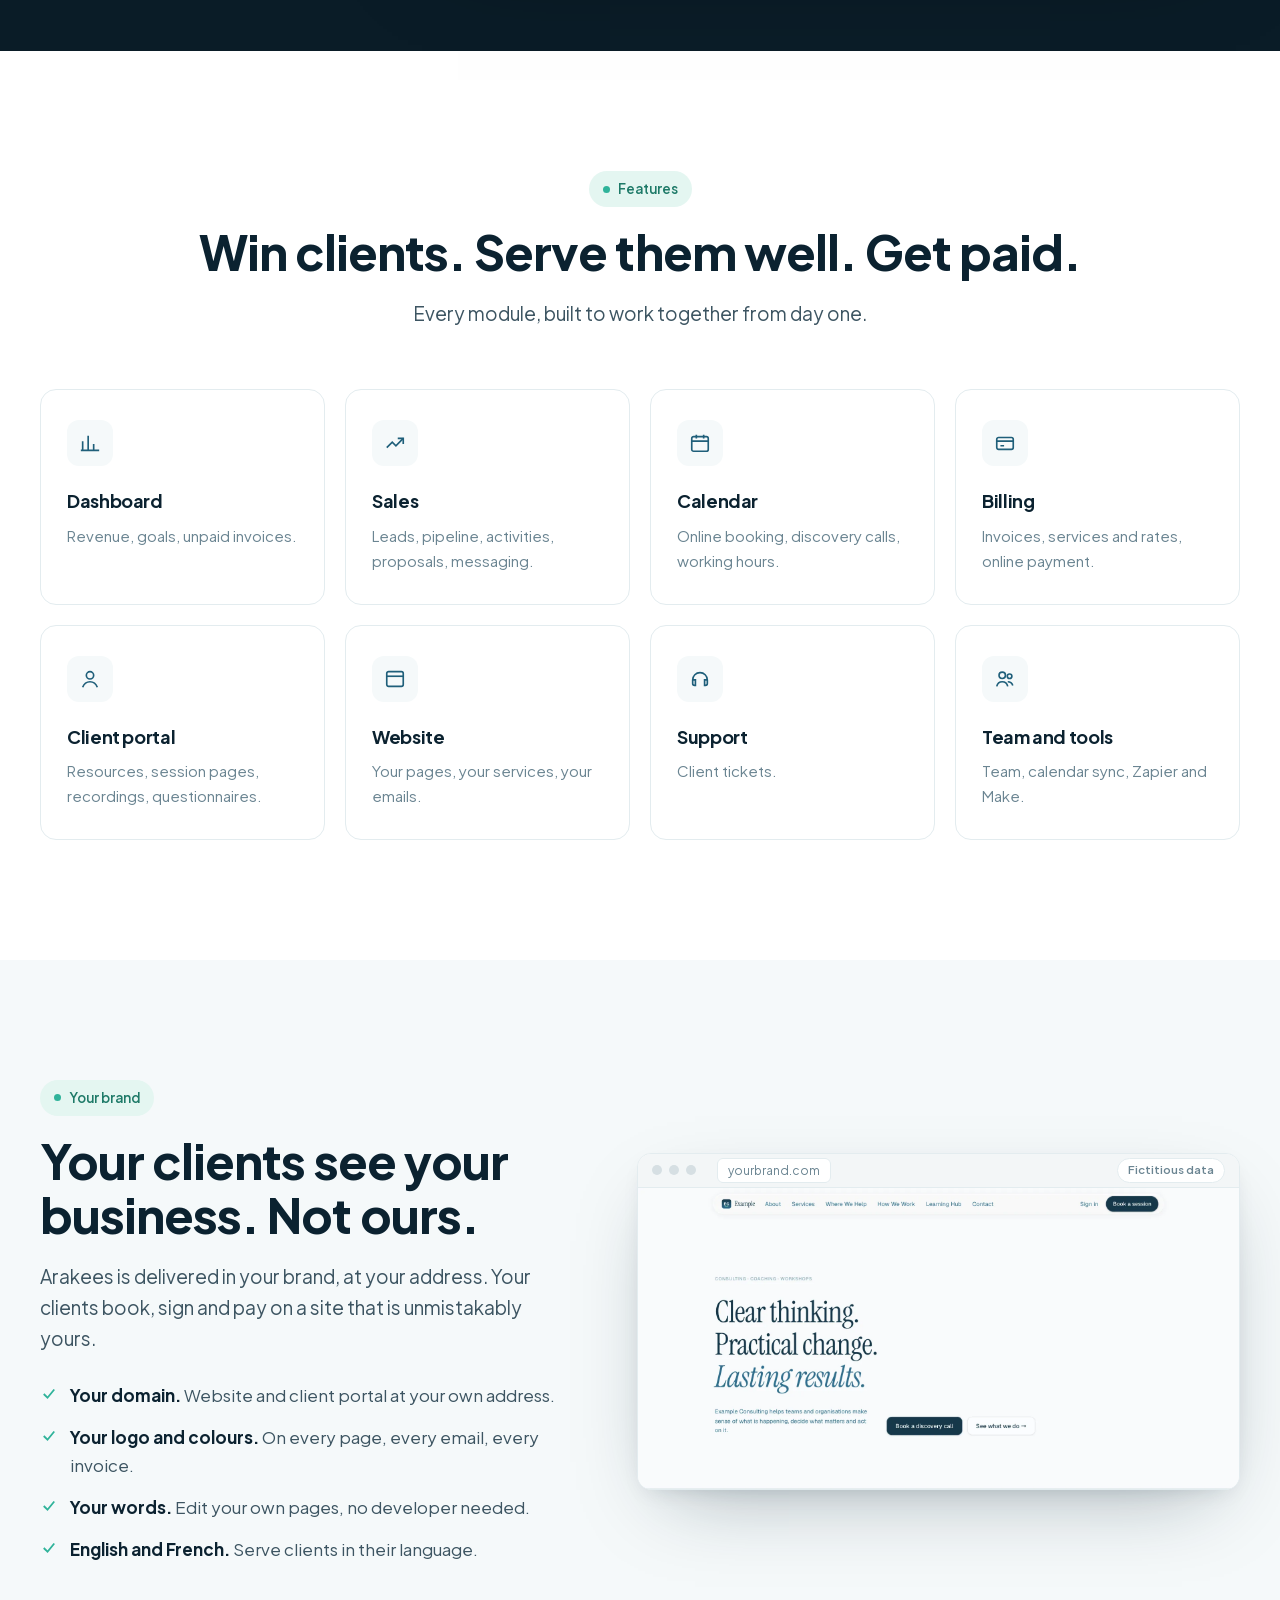
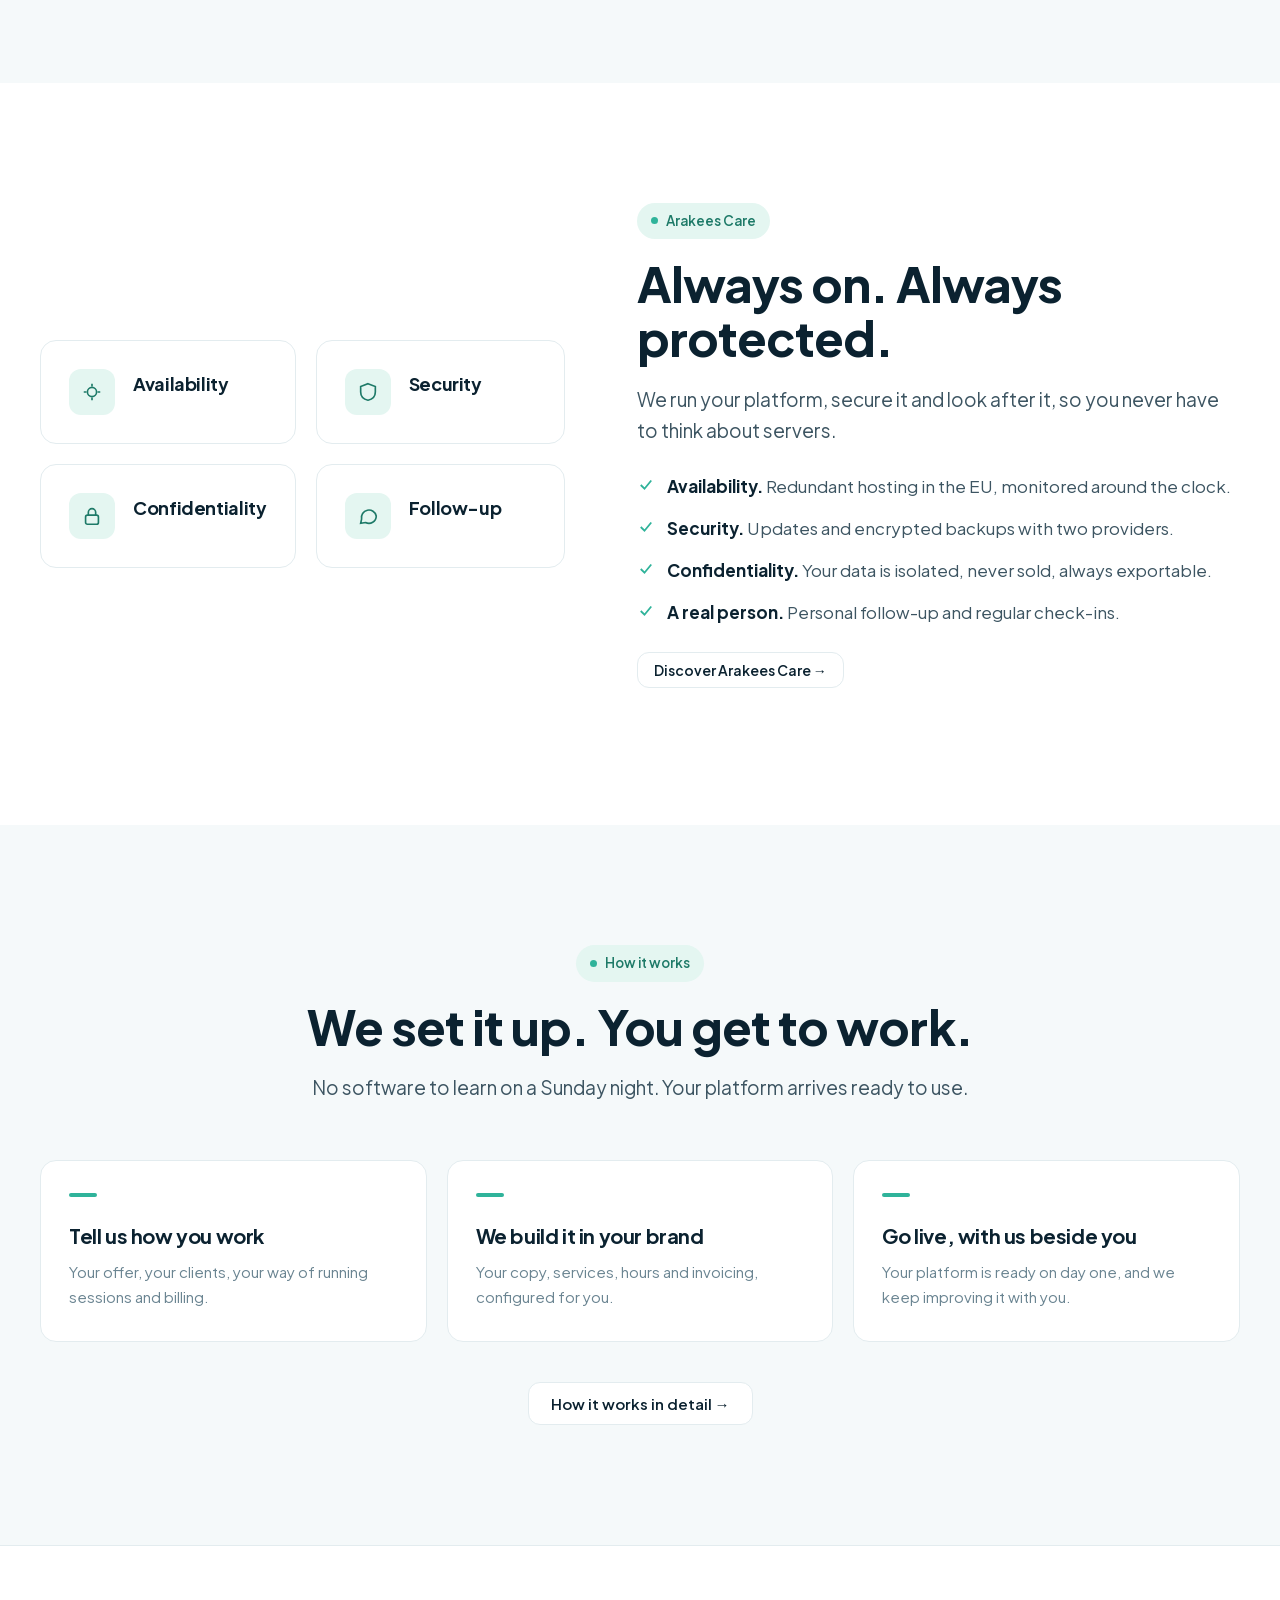
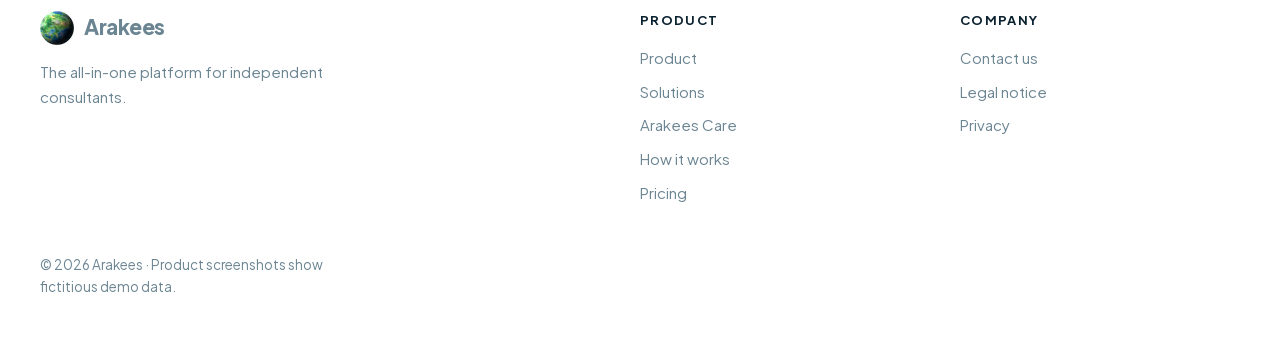
==== commit 591f4623: "Contact form: plan menu, preselected from the Choose buttons Co-Authored-By: Claude Opus 5.5 <norepl" ====
--- a/index.html
+++ b/index.html
@@ -78,7 +78,7 @@
 <section class="soft" id="pricing">
   <div class="wrap">
     <div class="center"><span class="eyebrow">Pricing</span><h2 class="h2">Own your platform. We keep it running.</h2><p class="lead">A one-time setup that includes your lifetime licence, then Arakees Care every month. Every module in every plan, no per-user fees.</p></div>
-    <div class="solo"><div class="big-card rv" style="display:flex;flex-direction:column"><h3 style="margin-top:0">Essential</h3><p style="min-height:3.2em">For an independent working alone</p><p style="margin:18px 0 4px"><b style="font-size:30px">€990</b> setup</p><p style="margin:0">then <b>€49</b> a month</p><p class="note" style="margin:2px 0 18px">or <b>€490</b> a year, two months free</p><ul class="checks"><li><svg width="18" height="18" viewBox="0 0 24 24" fill="none" stroke="currentColor" stroke-width="2.4"><path d="M5 12l5 5 9-11"/></svg><span>Every module</span></li><li><svg width="18" height="18" viewBox="0 0 24 24" fill="none" stroke="currentColor" stroke-width="2.4"><path d="M5 12l5 5 9-11"/></svg><span>A ready-made setup for your profession</span></li><li><svg width="18" height="18" viewBox="0 0 24 24" fill="none" stroke="currentColor" stroke-width="2.4"><path d="M5 12l5 5 9-11"/></svg><span>Your logo, colours and domain</span></li><li><svg width="18" height="18" viewBox="0 0 24 24" fill="none" stroke="currentColor" stroke-width="2.4"><path d="M5 12l5 5 9-11"/></svg><span>Arakees Care: hosting, backups, updates, support</span></li></ul><p style="margin-top:auto;padding-top:22px"><a class="btn btn-primary btn-sm" href="/contact#form">Choose Essential</a></p></div><div class="big-card rv" style="display:flex;flex-direction:column"><h3 style="margin-top:0">Pro</h3><p style="min-height:3.2em">For an independent or a duo who want it tailored</p><p style="margin:18px 0 4px"><b style="font-size:30px">€1,900</b> setup</p><p style="margin:0">then <b>€69</b> a month</p><p class="note" style="margin:2px 0 18px">or <b>€690</b> a year, two months free</p><ul class="checks"><li><svg width="18" height="18" viewBox="0 0 24 24" fill="none" stroke="currentColor" stroke-width="2.4"><path d="M5 12l5 5 9-11"/></svg><span>Everything in Essential</span></li><li><svg width="18" height="18" viewBox="0 0 24 24" fill="none" stroke="currentColor" stroke-width="2.4"><path d="M5 12l5 5 9-11"/></svg><span>Website and client journey tailored to you</span></li><li><svg width="18" height="18" viewBox="0 0 24 24" fill="none" stroke="currentColor" stroke-width="2.4"><path d="M5 12l5 5 9-11"/></svg><span>Your existing clients imported</span></li><li><svg width="18" height="18" viewBox="0 0 24 24" fill="none" stroke="currentColor" stroke-width="2.4"><path d="M5 12l5 5 9-11"/></svg><span>Stripe, Google or Outlook, Zapier or Make connected for you</span></li><li><svg width="18" height="18" viewBox="0 0 24 24" fill="none" stroke="currentColor" stroke-width="2.4"><path d="M5 12l5 5 9-11"/></svg><span>Training</span></li></ul><p style="margin-top:auto;padding-top:22px"><a class="btn btn-primary btn-sm" href="/contact#form">Choose Pro</a></p></div><div class="big-card rv" style="display:flex;flex-direction:column"><h3 style="margin-top:0">Firm</h3><p style="min-height:3.2em">For a small firm with several consultants</p><p style="margin:18px 0 4px"><b style="font-size:30px">€3,500</b> setup</p><p style="margin:0">then <b>€129</b> a month</p><p class="note" style="margin:2px 0 18px">or <b>€1,290</b> a year, two months free</p><ul class="checks"><li><svg width="18" height="18" viewBox="0 0 24 24" fill="none" stroke="currentColor" stroke-width="2.4"><path d="M5 12l5 5 9-11"/></svg><span>Everything in Pro</span></li><li><svg width="18" height="18" viewBox="0 0 24 24" fill="none" stroke="currentColor" stroke-width="2.4"><path d="M5 12l5 5 9-11"/></svg><span>Set up for your whole team, with roles</span></li><li><svg width="18" height="18" viewBox="0 0 24 24" fill="none" stroke="currentColor" stroke-width="2.4"><path d="M5 12l5 5 9-11"/></svg><span>Training for every team member</span></li><li><svg width="18" height="18" viewBox="0 0 24 24" fill="none" stroke="currentColor" stroke-width="2.4"><path d="M5 12l5 5 9-11"/></svg><span>Priority support</span></li></ul><p style="margin-top:auto;padding-top:22px"><a class="btn btn-primary btn-sm" href="/contact#form">Choose Firm</a></p></div></div>
+    <div class="solo"><div class="big-card rv" style="display:flex;flex-direction:column"><h3 style="margin-top:0">Essential</h3><p style="min-height:3.2em">For an independent working alone</p><p style="margin:18px 0 4px"><b style="font-size:30px">€990</b> setup</p><p style="margin:0">then <b>€49</b> a month</p><p class="note" style="margin:2px 0 18px">or <b>€490</b> a year, two months free</p><ul class="checks"><li><svg width="18" height="18" viewBox="0 0 24 24" fill="none" stroke="currentColor" stroke-width="2.4"><path d="M5 12l5 5 9-11"/></svg><span>Every module</span></li><li><svg width="18" height="18" viewBox="0 0 24 24" fill="none" stroke="currentColor" stroke-width="2.4"><path d="M5 12l5 5 9-11"/></svg><span>A ready-made setup for your profession</span></li><li><svg width="18" height="18" viewBox="0 0 24 24" fill="none" stroke="currentColor" stroke-width="2.4"><path d="M5 12l5 5 9-11"/></svg><span>Your logo, colours and domain</span></li><li><svg width="18" height="18" viewBox="0 0 24 24" fill="none" stroke="currentColor" stroke-width="2.4"><path d="M5 12l5 5 9-11"/></svg><span>Arakees Care: hosting, backups, updates, support</span></li></ul><p style="margin-top:auto;padding-top:22px"><a class="btn btn-primary btn-sm" href="/contact?plan=Essential#form">Choose Essential</a></p></div><div class="big-card rv" style="display:flex;flex-direction:column"><h3 style="margin-top:0">Pro</h3><p style="min-height:3.2em">For an independent or a duo who want it tailored</p><p style="margin:18px 0 4px"><b style="font-size:30px">€1,900</b> setup</p><p style="margin:0">then <b>€69</b> a month</p><p class="note" style="margin:2px 0 18px">or <b>€690</b> a year, two months free</p><ul class="checks"><li><svg width="18" height="18" viewBox="0 0 24 24" fill="none" stroke="currentColor" stroke-width="2.4"><path d="M5 12l5 5 9-11"/></svg><span>Everything in Essential</span></li><li><svg width="18" height="18" viewBox="0 0 24 24" fill="none" stroke="currentColor" stroke-width="2.4"><path d="M5 12l5 5 9-11"/></svg><span>Website and client journey tailored to you</span></li><li><svg width="18" height="18" viewBox="0 0 24 24" fill="none" stroke="currentColor" stroke-width="2.4"><path d="M5 12l5 5 9-11"/></svg><span>Your existing clients imported</span></li><li><svg width="18" height="18" viewBox="0 0 24 24" fill="none" stroke="currentColor" stroke-width="2.4"><path d="M5 12l5 5 9-11"/></svg><span>Stripe, Google or Outlook, Zapier or Make connected for you</span></li><li><svg width="18" height="18" viewBox="0 0 24 24" fill="none" stroke="currentColor" stroke-width="2.4"><path d="M5 12l5 5 9-11"/></svg><span>Training</span></li></ul><p style="margin-top:auto;padding-top:22px"><a class="btn btn-primary btn-sm" href="/contact?plan=Pro#form">Choose Pro</a></p></div><div class="big-card rv" style="display:flex;flex-direction:column"><h3 style="margin-top:0">Firm</h3><p style="min-height:3.2em">For a small firm with several consultants</p><p style="margin:18px 0 4px"><b style="font-size:30px">€3,500</b> setup</p><p style="margin:0">then <b>€129</b> a month</p><p class="note" style="margin:2px 0 18px">or <b>€1,290</b> a year, two months free</p><ul class="checks"><li><svg width="18" height="18" viewBox="0 0 24 24" fill="none" stroke="currentColor" stroke-width="2.4"><path d="M5 12l5 5 9-11"/></svg><span>Everything in Pro</span></li><li><svg width="18" height="18" viewBox="0 0 24 24" fill="none" stroke="currentColor" stroke-width="2.4"><path d="M5 12l5 5 9-11"/></svg><span>Set up for your whole team, with roles</span></li><li><svg width="18" height="18" viewBox="0 0 24 24" fill="none" stroke="currentColor" stroke-width="2.4"><path d="M5 12l5 5 9-11"/></svg><span>Training for every team member</span></li><li><svg width="18" height="18" viewBox="0 0 24 24" fill="none" stroke="currentColor" stroke-width="2.4"><path d="M5 12l5 5 9-11"/></svg><span>Priority support</span></li></ul><p style="margin-top:auto;padding-top:22px"><a class="btn btn-primary btn-sm" href="/contact?plan=Firm#form">Choose Firm</a></p></div></div>
     <p class="center note" style="margin-top:24px">Prices in euros, before any applicable VAT. Setup can be paid in three instalments. <a href="/care">What Care includes →</a></p>
     <p class="center" style="margin-top:18px">Not sure which plan fits? <a href="/contact">Contact us →</a></p>
   </div>
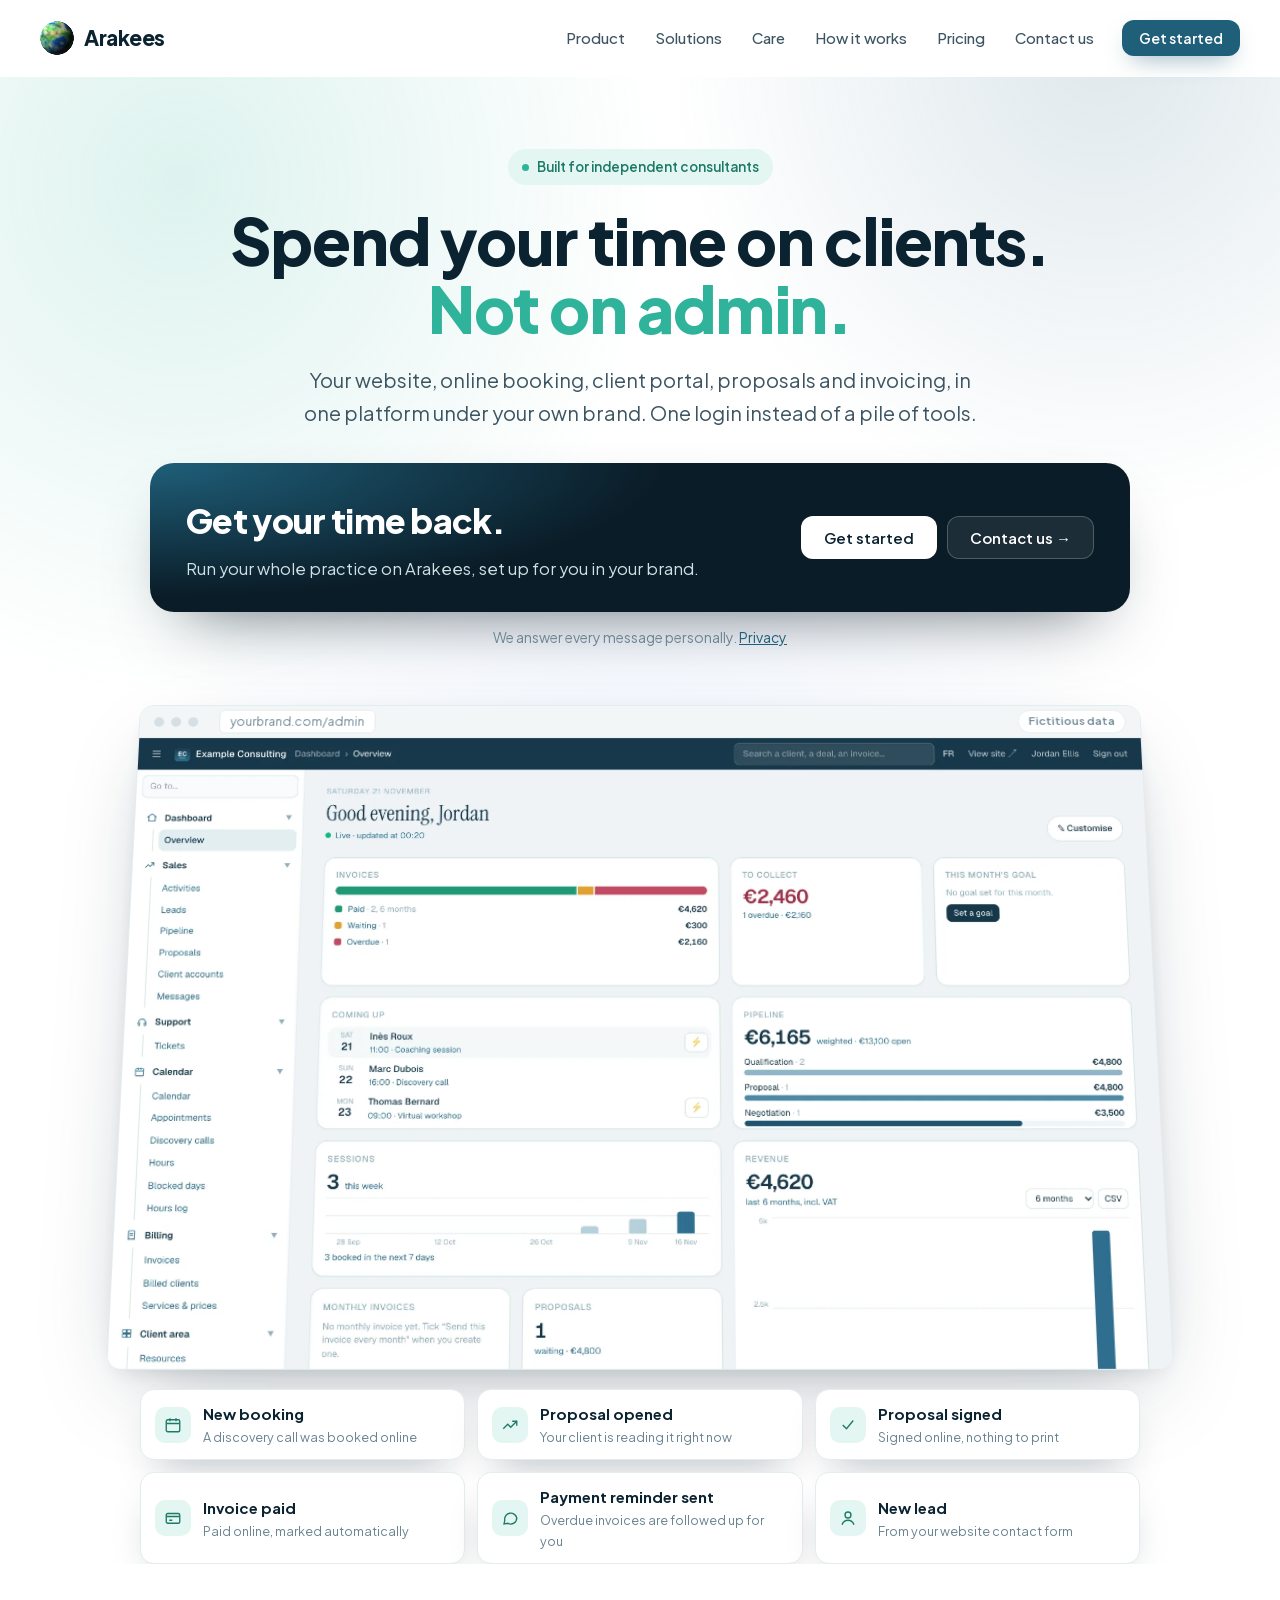
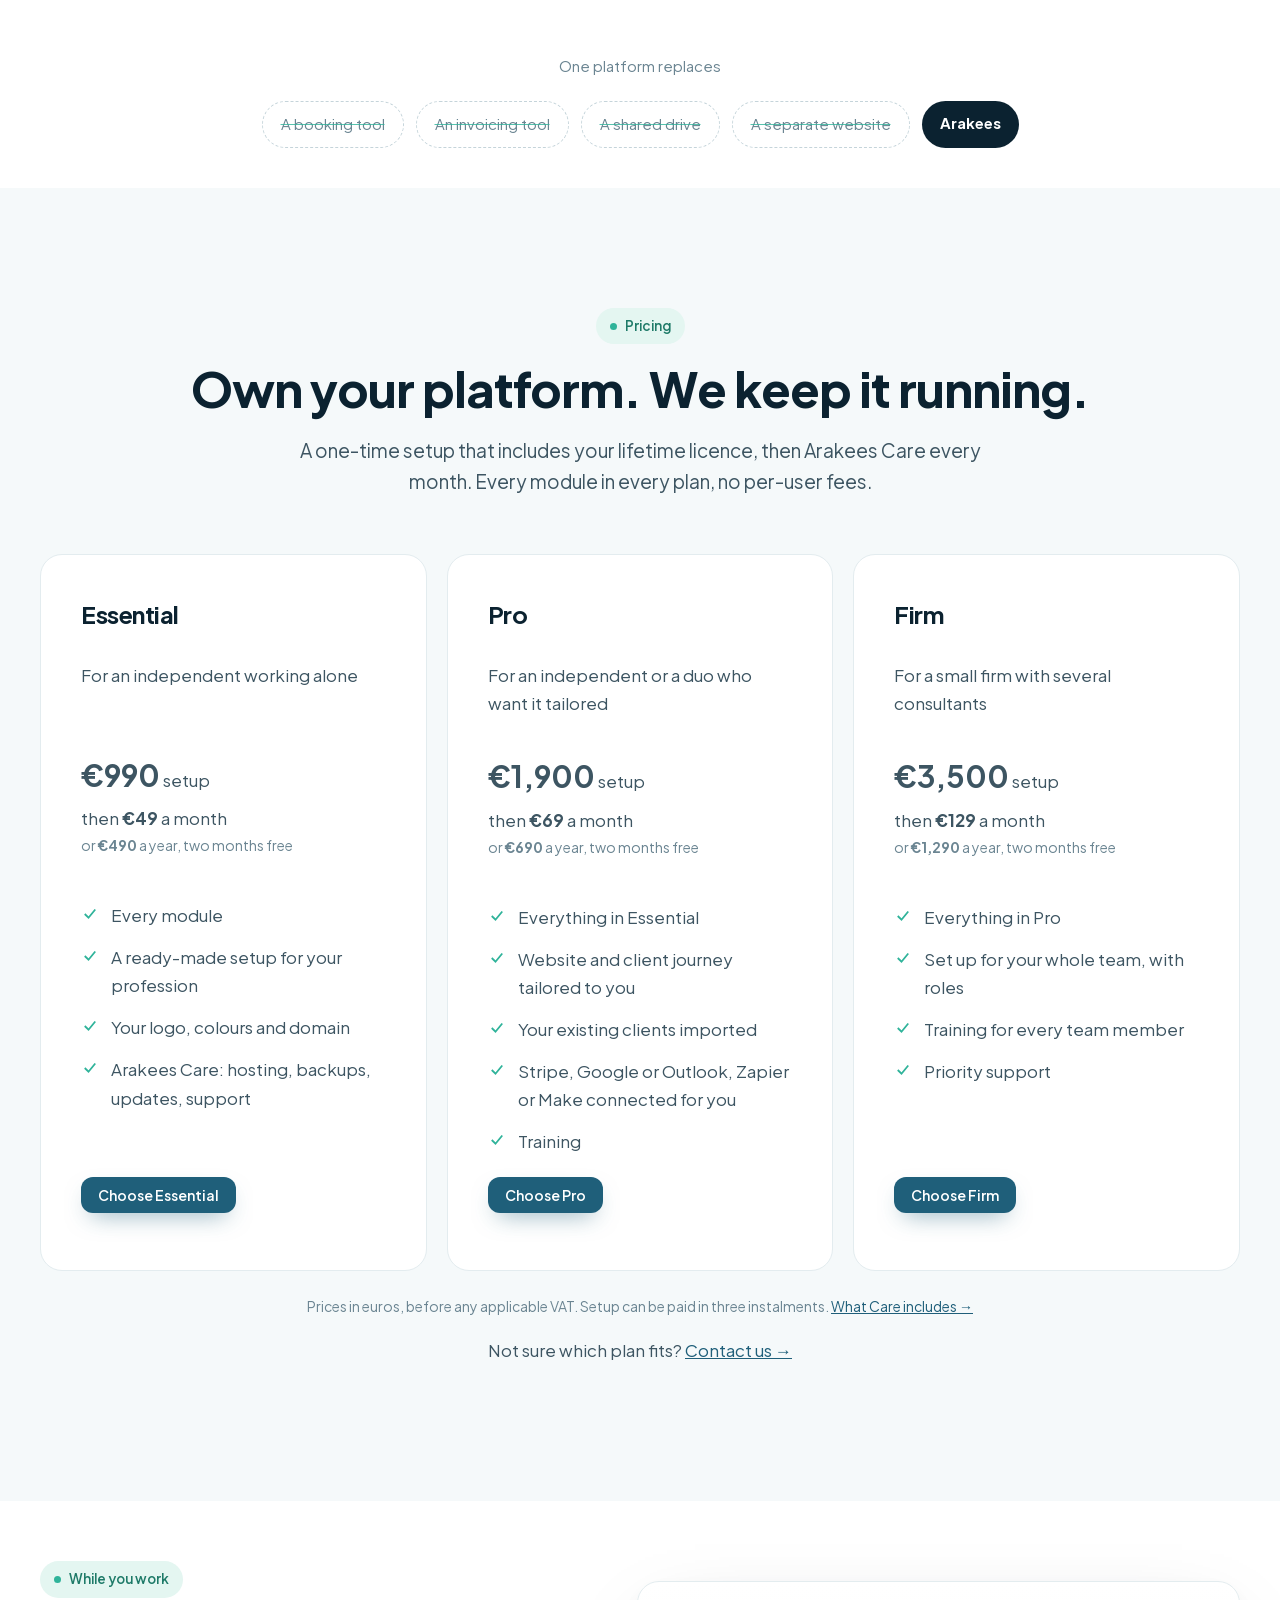
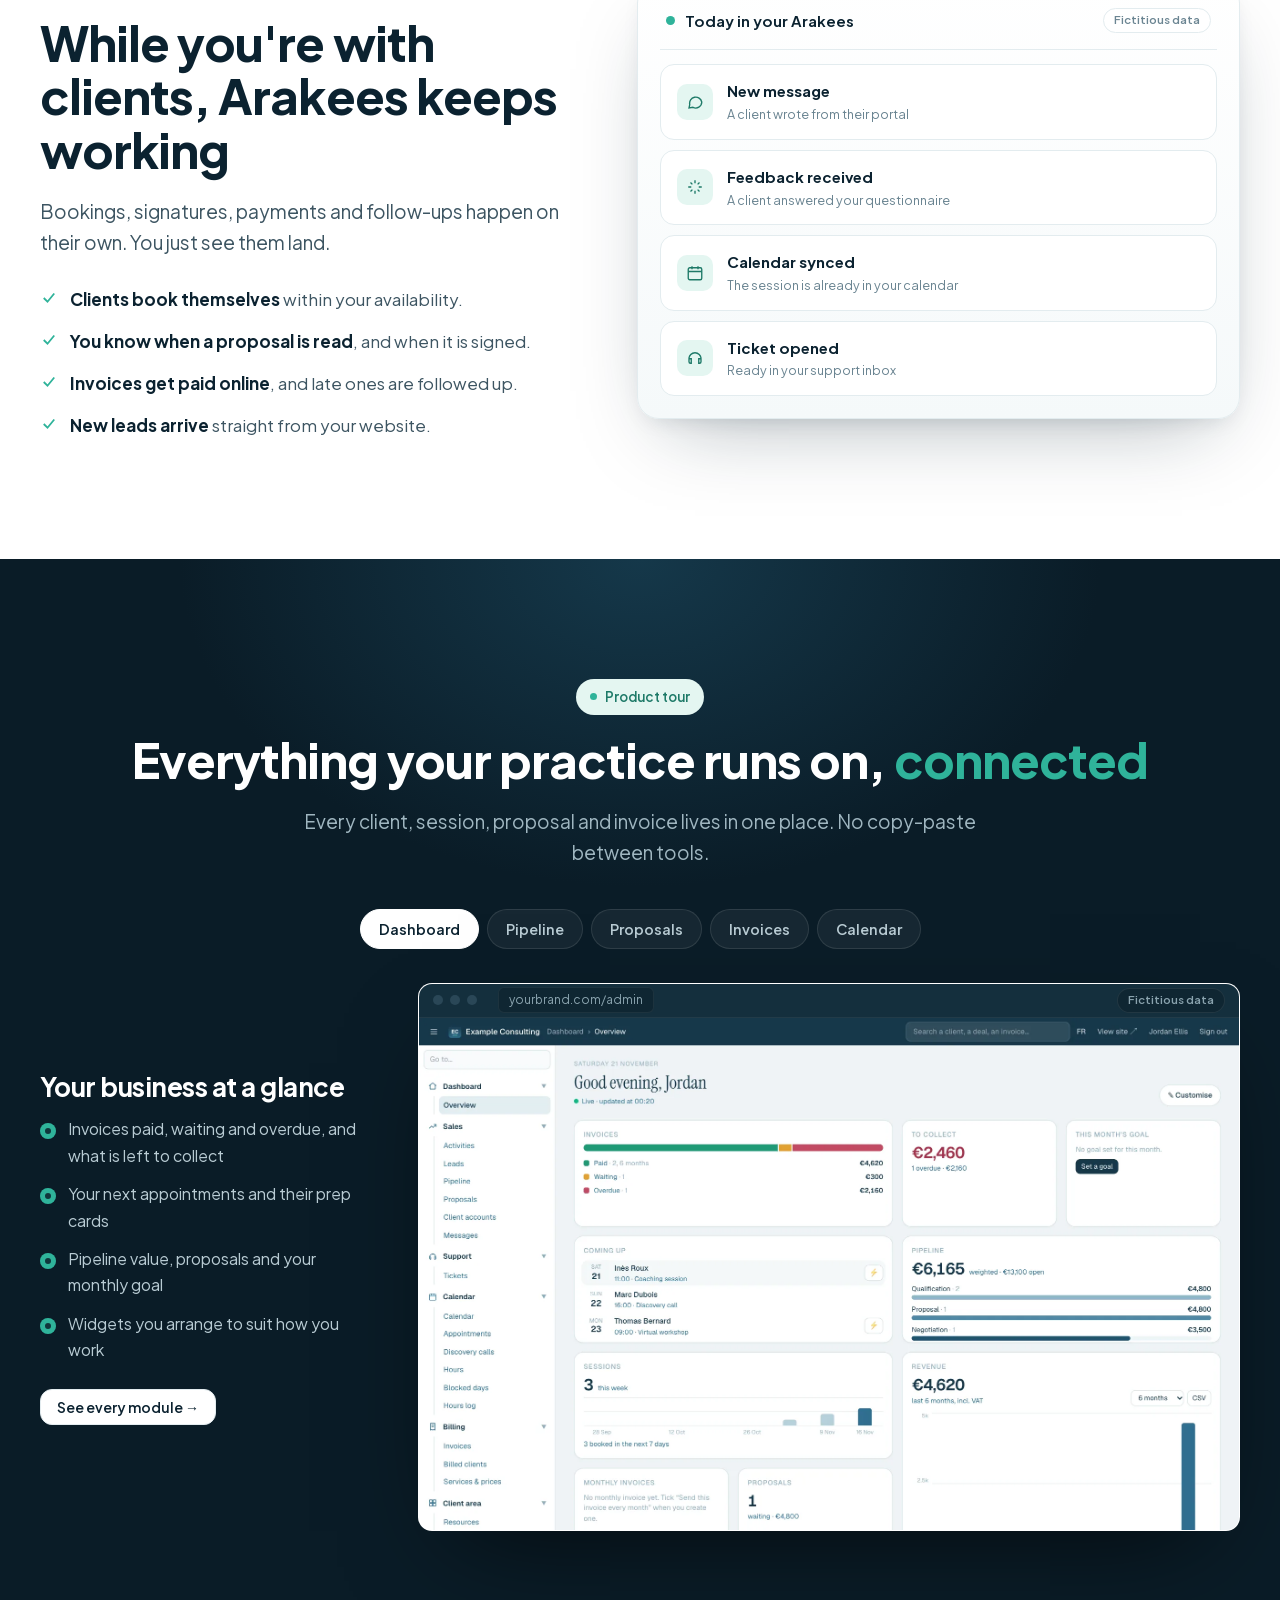
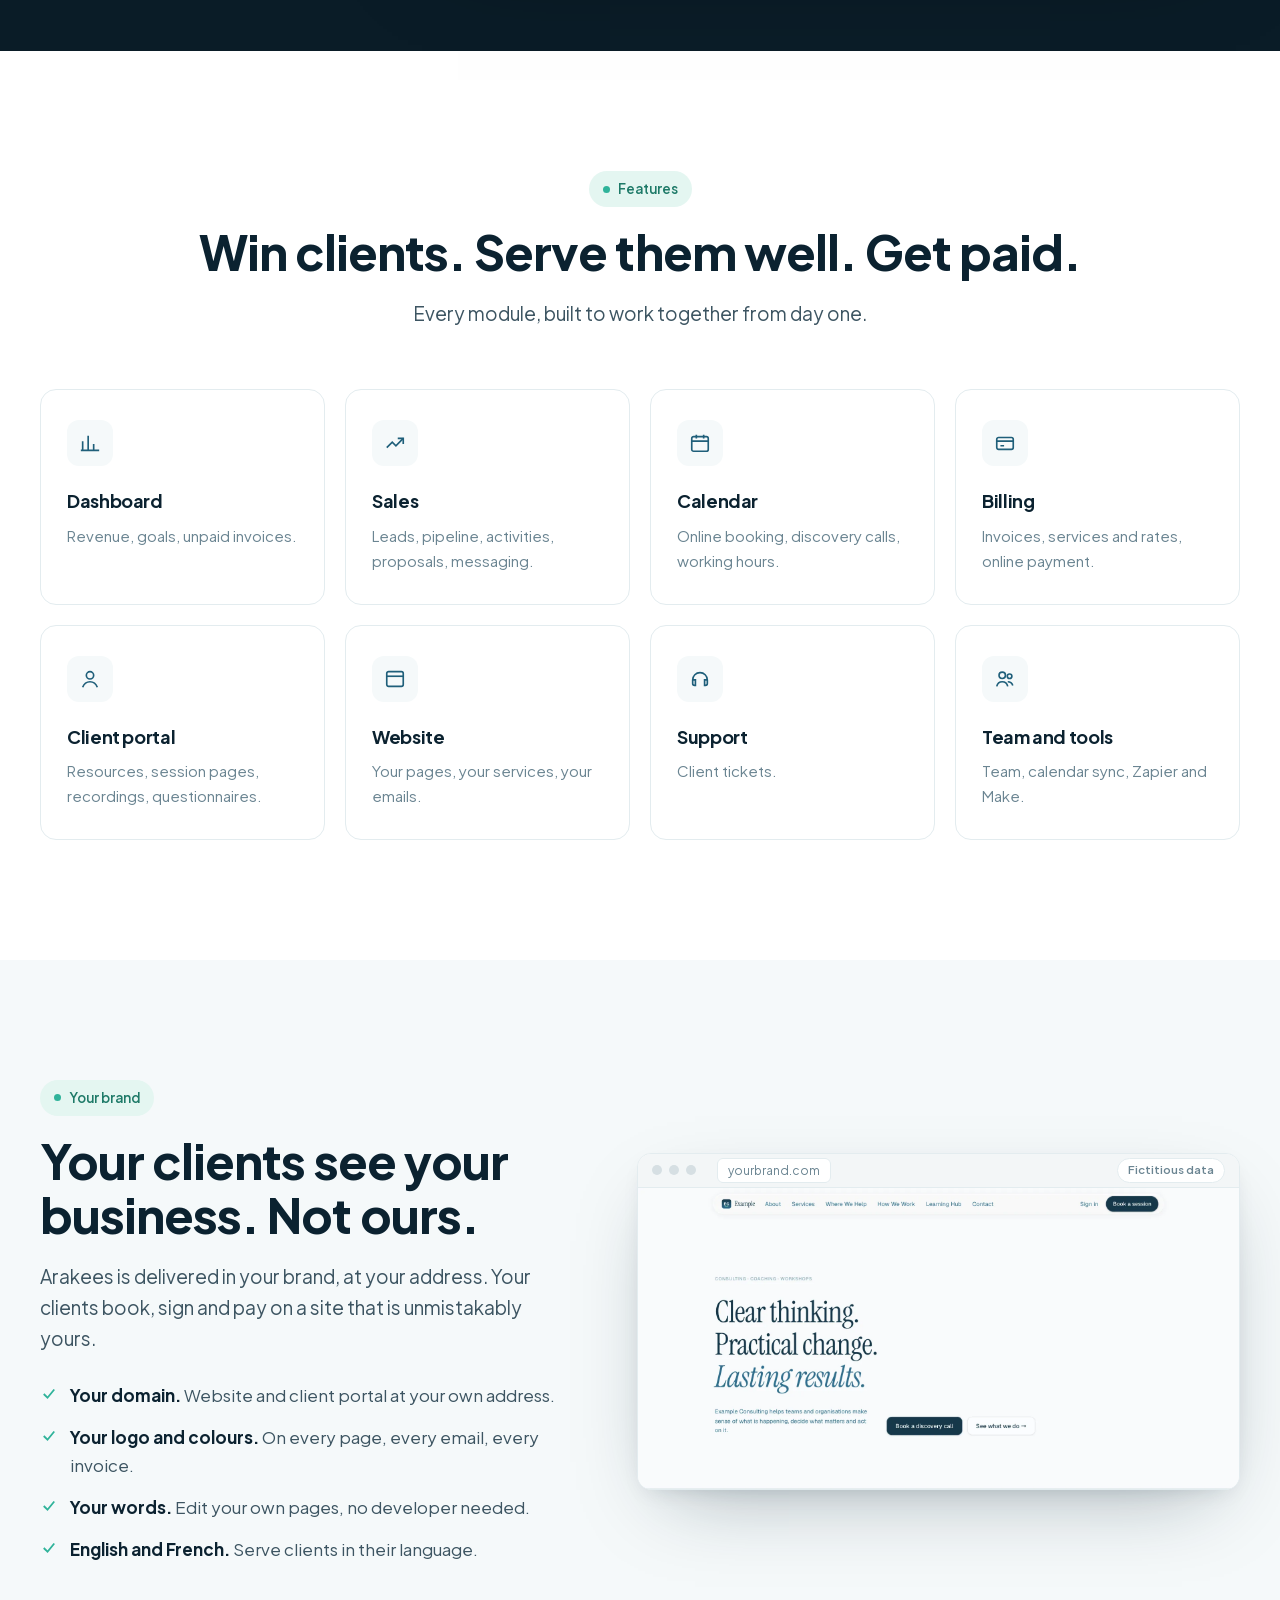
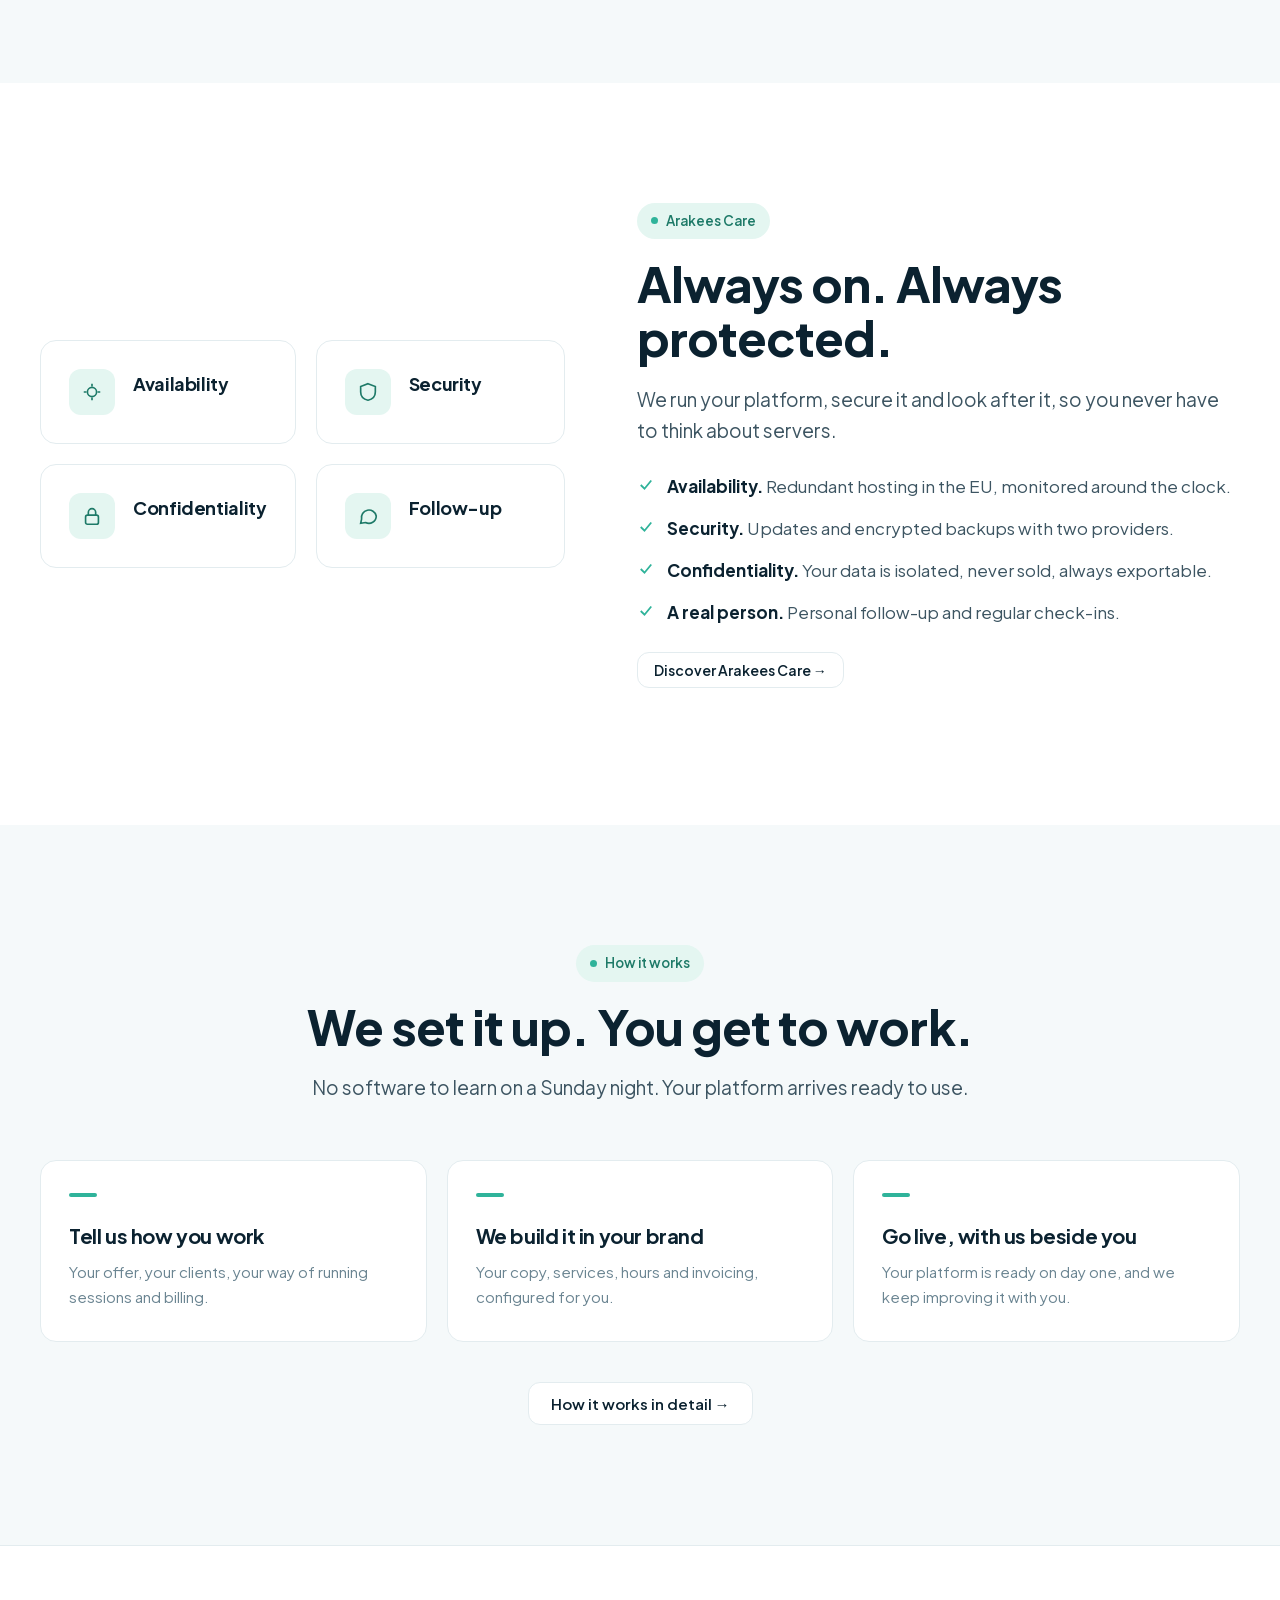
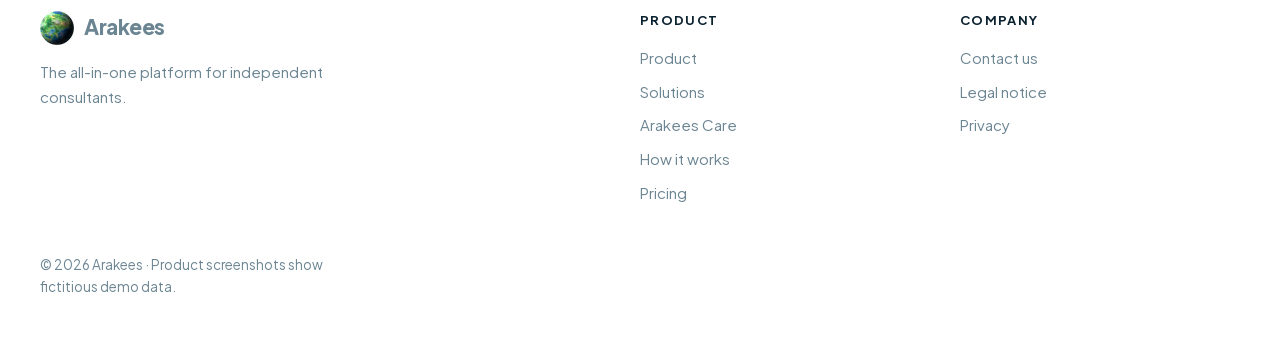
==== commit a049c576: "Dedicated pricing page; Pricing and Get started link to it Co-Authored-By: Claude Opus 5.5 <noreply@" ====
--- a/index.html
+++ b/index.html
@@ -39,9 +39,9 @@
 <header class="hdr" id="hdr">
   <div class="wrap">
     <a class="brand" href="/" aria-label="Arakees home"><img src="/assets/arakees-mark-128.png" alt="" width="34" height="34"><span>Arakees</span></a>
-    <nav class="nav" aria-label="Main navigation"><a href="/product">Product</a><a href="/solutions">Solutions</a><a href="/care">Care</a><a href="/how-it-works">How it works</a><a href="/#pricing">Pricing</a><a href="/contact">Contact us</a></nav>
-    <a class="btn btn-primary btn-sm" href="/#pricing">Get started</a>
-    <nav class="mnav" aria-label="Quick links"><a href="/#pricing">Pricing</a><a href="/contact">Contact us</a></nav>
+    <nav class="nav" aria-label="Main navigation"><a href="/product">Product</a><a href="/solutions">Solutions</a><a href="/care">Care</a><a href="/how-it-works">How it works</a><a href="/pricing">Pricing</a><a href="/contact">Contact us</a></nav>
+    <a class="btn btn-primary btn-sm" href="/pricing">Get started</a>
+    <nav class="mnav" aria-label="Quick links"><a href="/pricing">Pricing</a><a href="/contact">Contact us</a></nav>
   </div>
 </header>
 <main>
@@ -53,7 +53,7 @@
     <div class="hband">
       <div><h2>Get your time back.</h2><p>Run your whole practice on Arakees, set up for you in your brand.</p></div>
       <div class="hband-ctas">
-        <a class="btn btn-primary" href="/#pricing">Get started</a>
+        <a class="btn btn-primary" href="/pricing">Get started</a>
         <a class="btn btn-light" href="/contact">Contact us →</a>
       </div>
     </div>
@@ -171,7 +171,7 @@
   <div class="wrap">
     <div class="cols">
       <div><a class="brand" href="/"><img src="/assets/arakees-mark-128.png" alt="" width="34" height="34"><span>Arakees</span></a><p>The all-in-one platform for independent consultants.</p></div>
-      <div><h4>Product</h4><ul><li><a href="/product">Product</a></li><li><a href="/solutions">Solutions</a></li><li><a href="/care">Arakees Care</a></li><li><a href="/how-it-works">How it works</a></li><li><a href="/#pricing">Pricing</a></li></ul></div>
+      <div><h4>Product</h4><ul><li><a href="/product">Product</a></li><li><a href="/solutions">Solutions</a></li><li><a href="/care">Arakees Care</a></li><li><a href="/how-it-works">How it works</a></li><li><a href="/pricing">Pricing</a></li></ul></div>
       <div><h4>Company</h4><ul><li><a href="/contact">Contact us</a></li><li><a href="/mentions-legales">Legal notice</a></li><li><a href="/privacy">Privacy</a></li></ul></div>
     </div>
     <p class="copy">© 2026 Arakees · Product screenshots show fictitious demo data.</p>
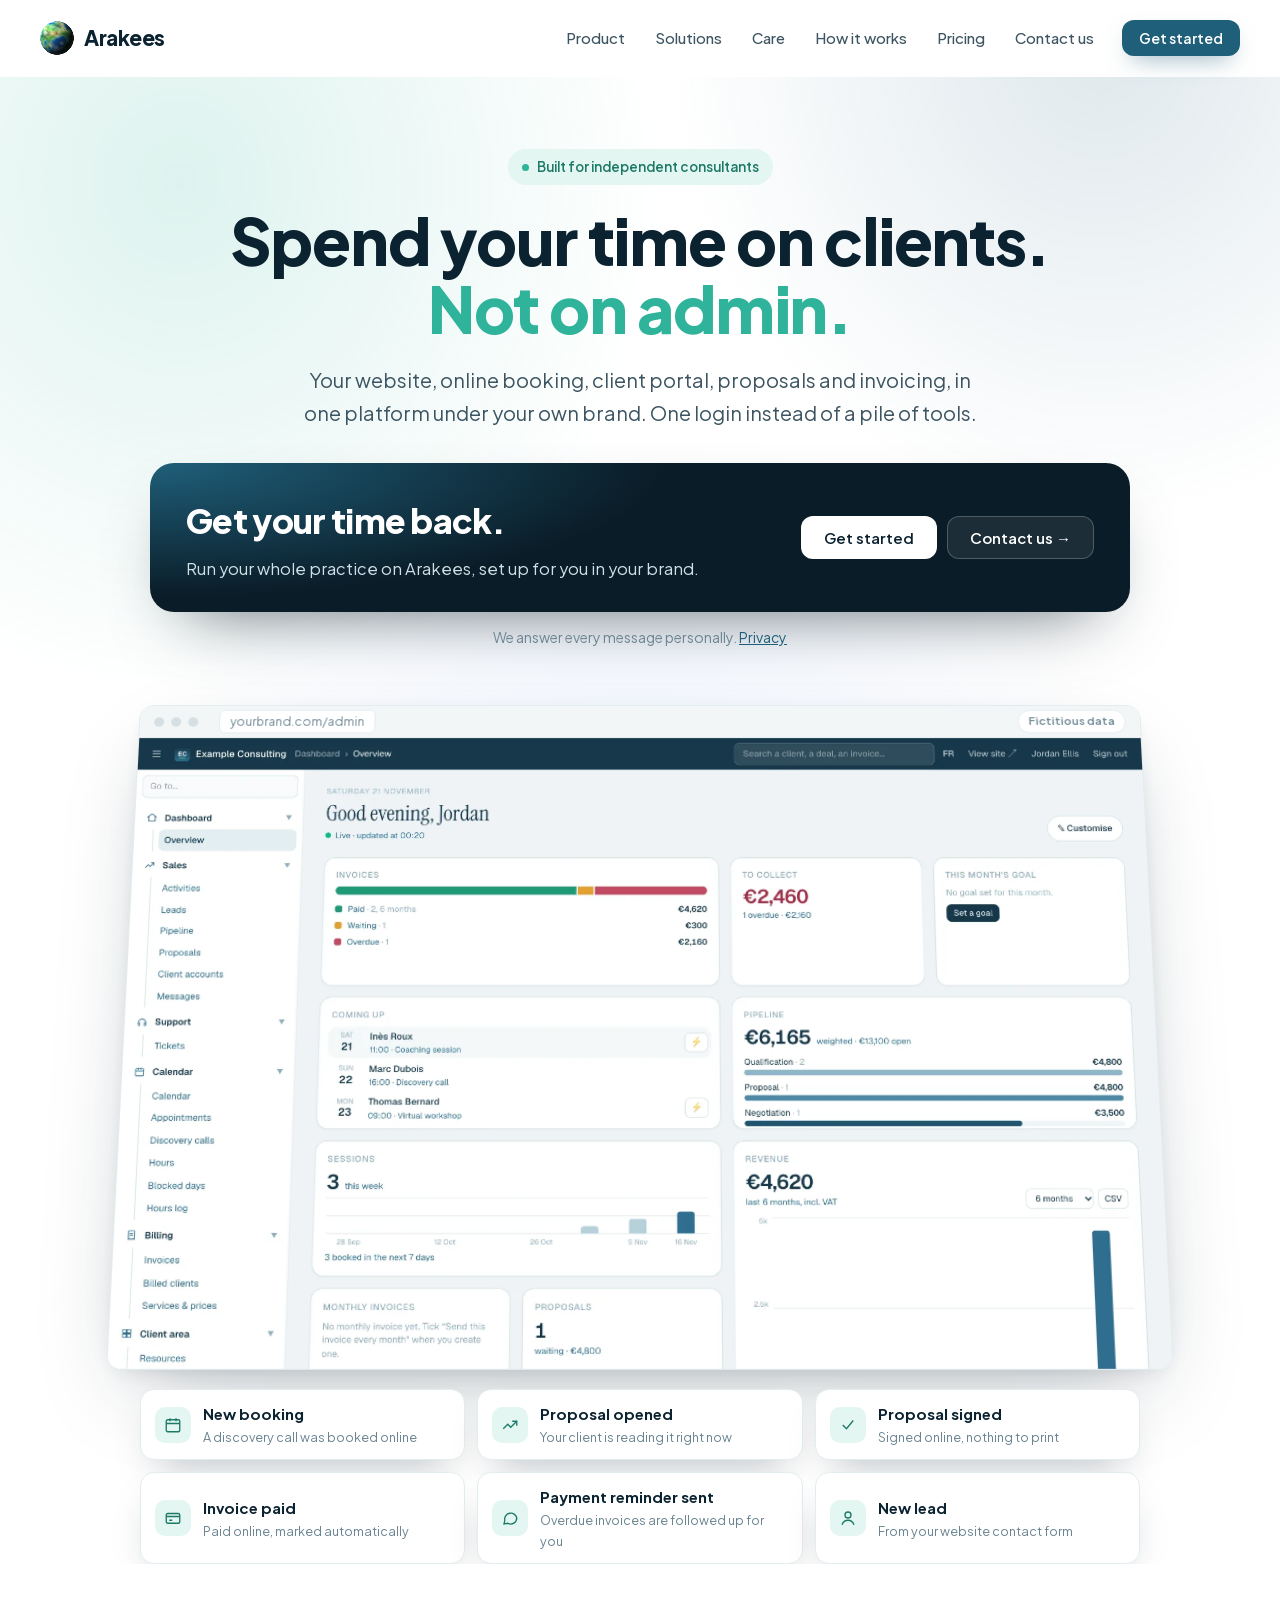
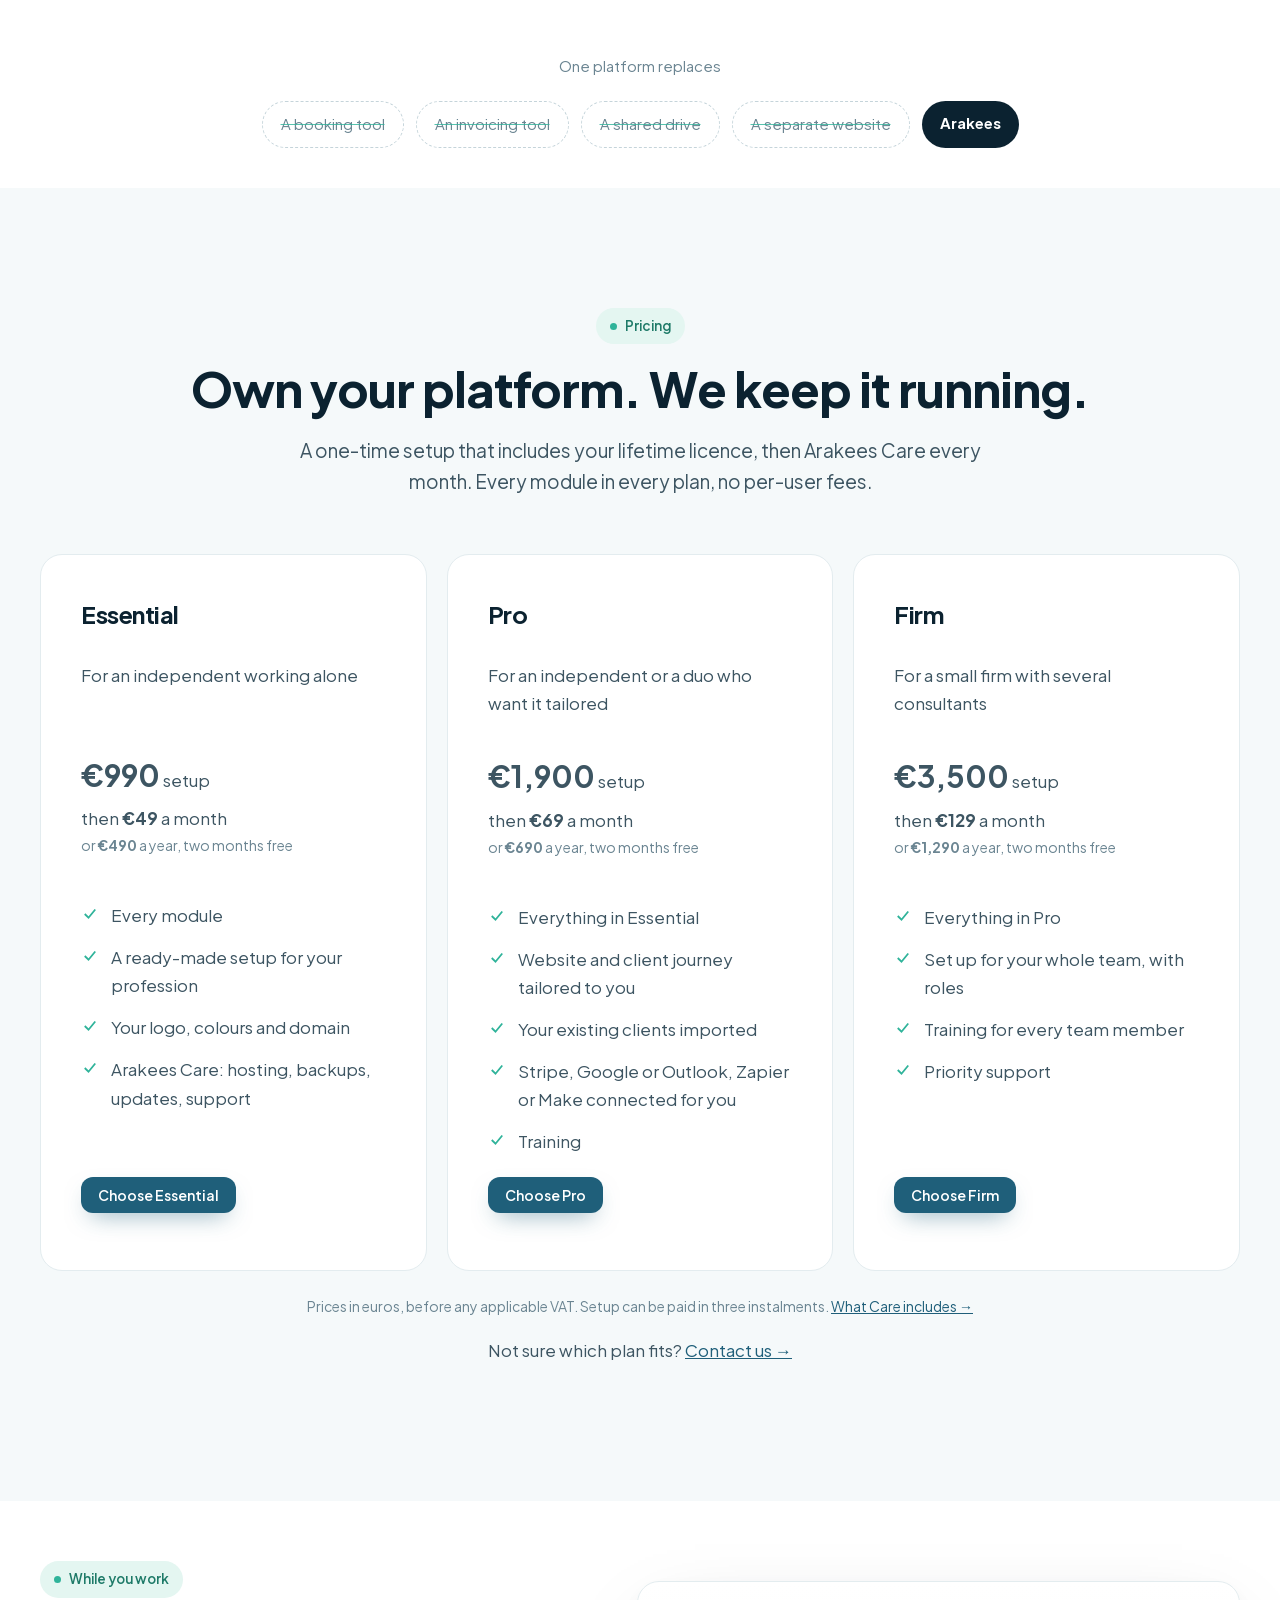
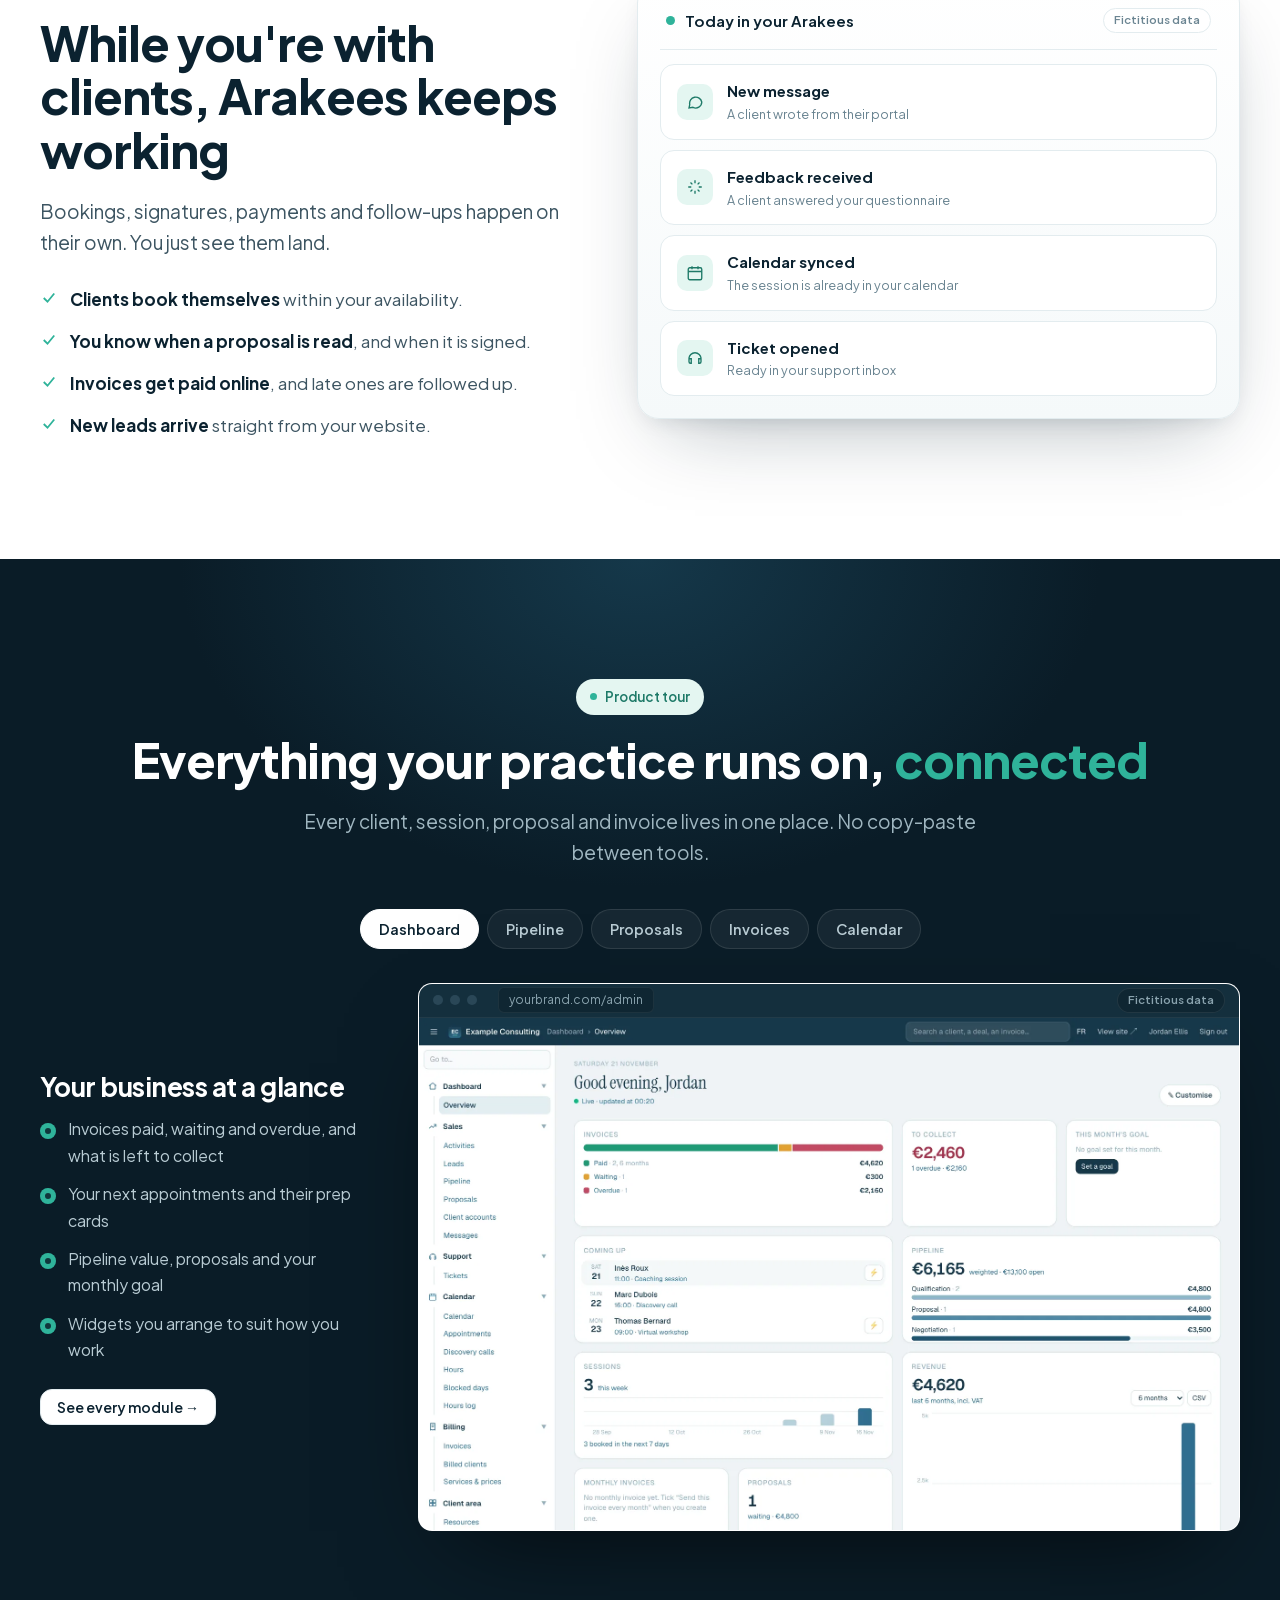
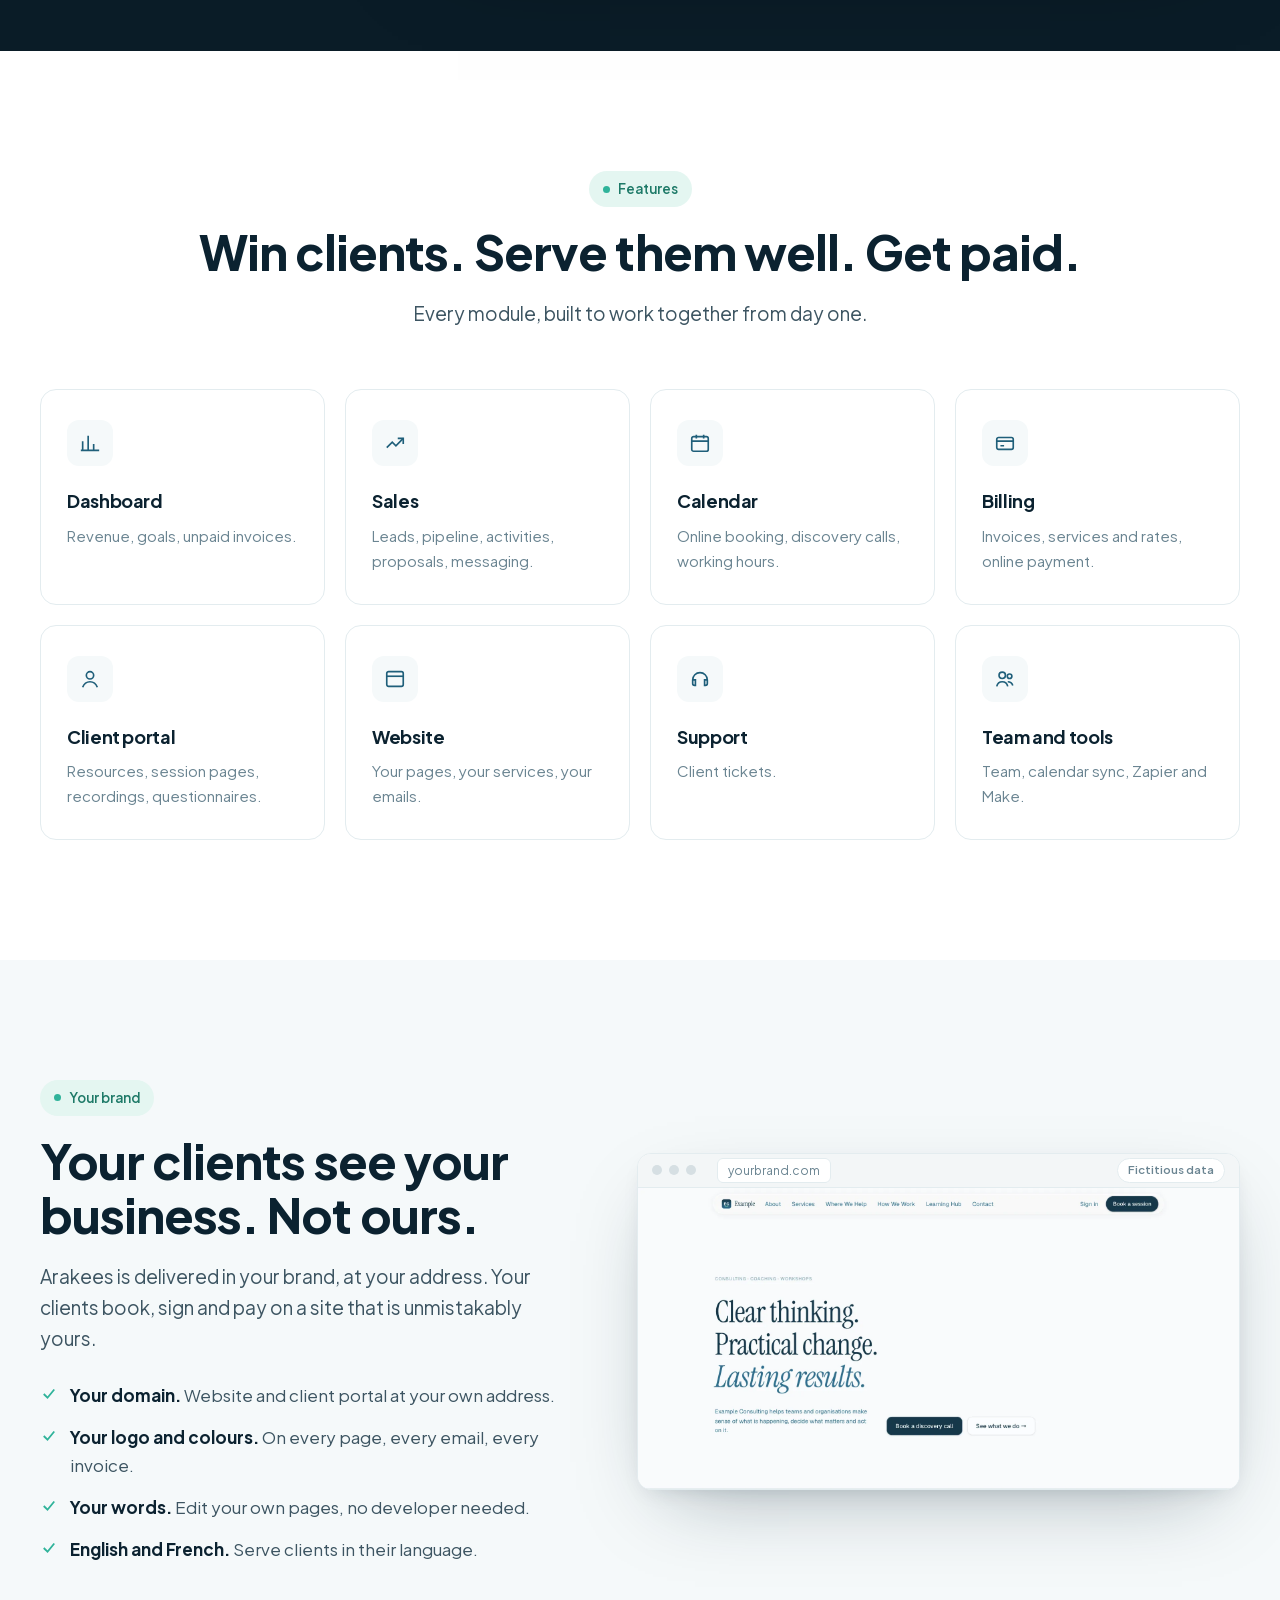
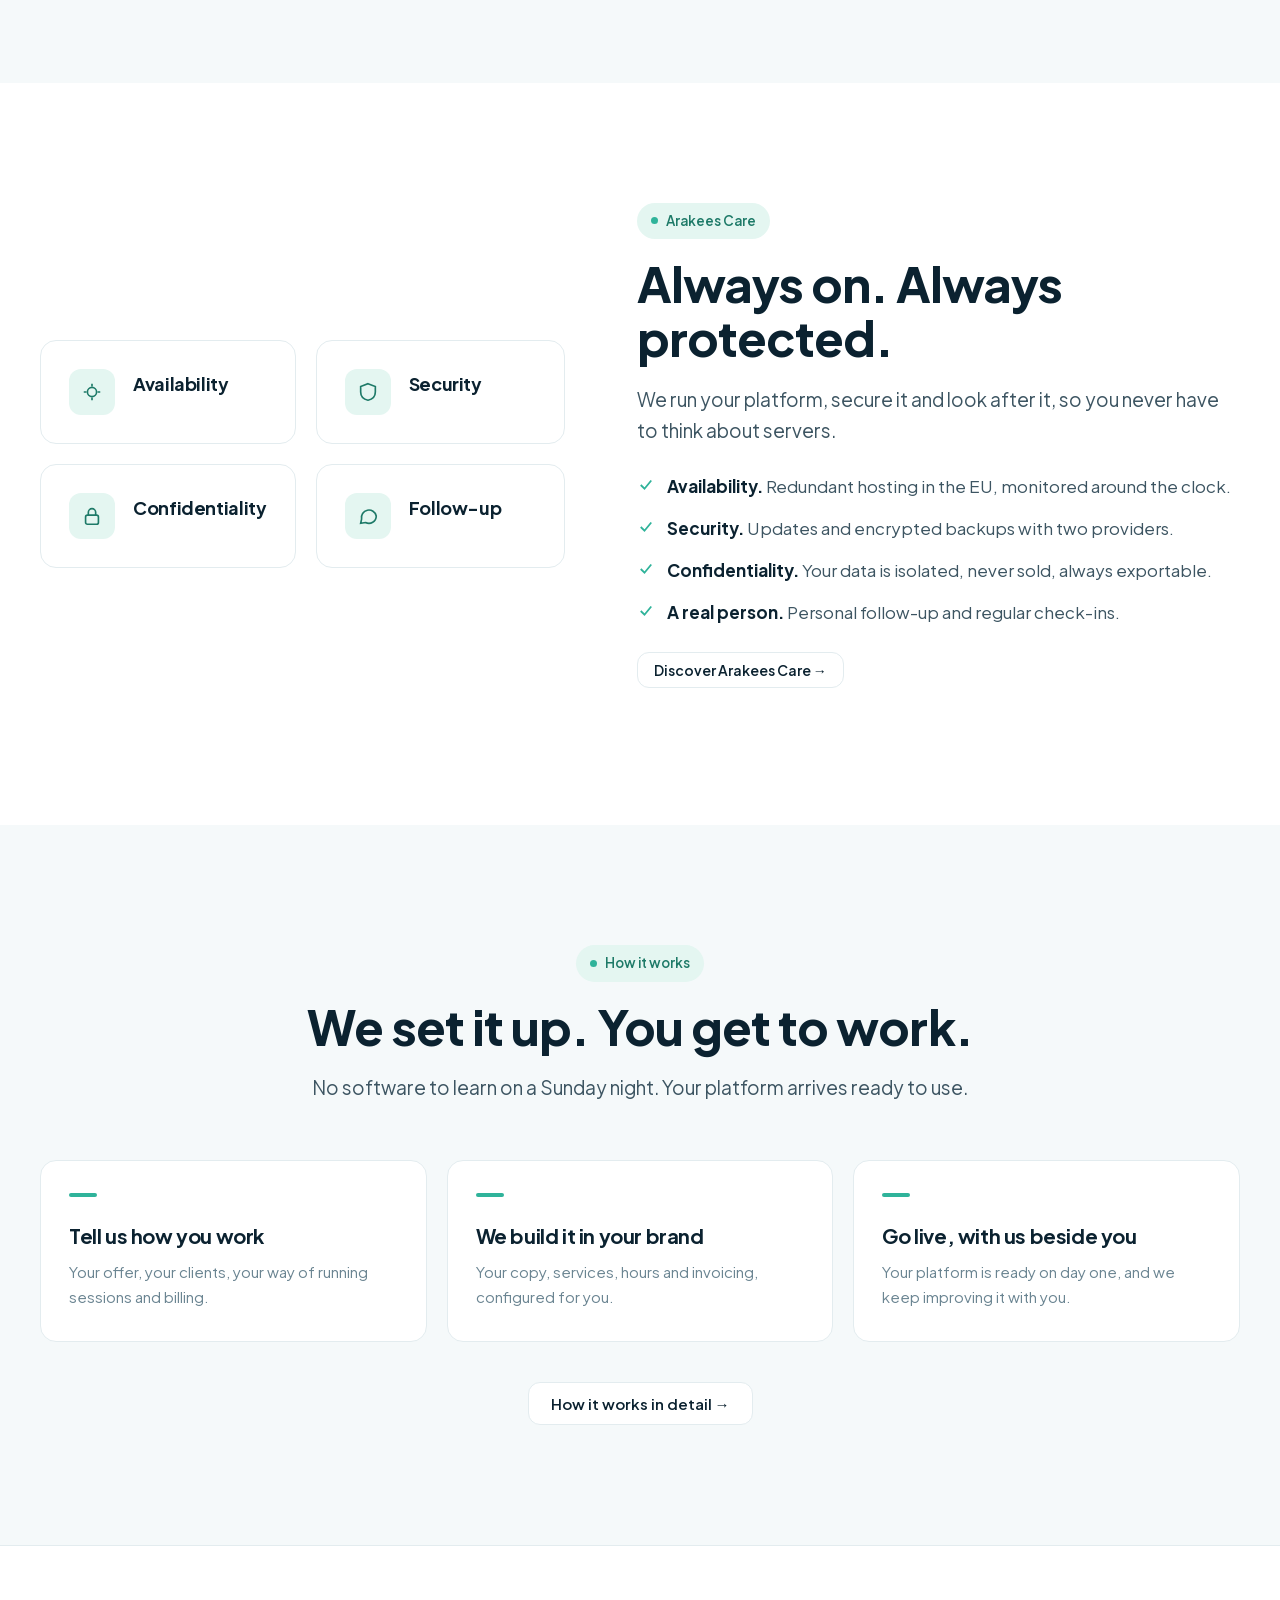
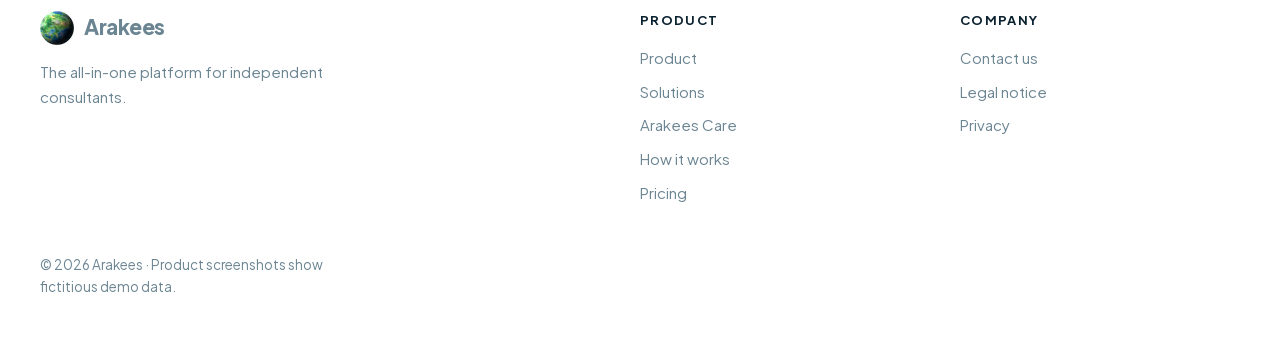
==== commit 7b49e537: "Product page: screenshots for automations, API and webhooks, client portal Co-Authored-By: Claude Op" ====
--- a/index.html
+++ b/index.html
@@ -61,7 +61,7 @@
     <div class="stage">
       <div class="frame" id="heroFrame">
         <div class="bar"><i></i><i></i><i></i><span>yourbrand.com/admin</span><em class="fict">Fictitious data</em></div>
-        <img src="/assets/shots/dashboard.webp?v=6" alt="Arakees dashboard showing invoices, money to collect, upcoming appointments, pipeline and revenue" width="1800" height="1125" fetchpriority="high">
+        <img src="/assets/shots/dashboard.webp?v=7" alt="Arakees dashboard showing invoices, money to collect, upcoming appointments, pipeline and revenue" width="1800" height="1125" fetchpriority="high">
       </div>
       <div class="chips"><div class="chip p1"><div class="ni"><svg width="22" height="22" viewBox="0 0 24 24" fill="none" stroke="currentColor" stroke-width="1.8"><rect x="3" y="5" width="18" height="16" rx="2"/><path d="M8 3v4M16 3v4M3 10h18"/></svg></div><div><b>New booking</b><small>A discovery call was booked online</small></div></div><div class="chip p2"><div class="ni"><svg width="22" height="22" viewBox="0 0 24 24" fill="none" stroke="currentColor" stroke-width="1.8"><path d="M3 17l6-6 4 4 8-8"/><path d="M15 7h6v6"/></svg></div><div><b>Proposal opened</b><small>Your client is reading it right now</small></div></div><div class="chip p3"><div class="ni"><svg width="22" height="22" viewBox="0 0 24 24" fill="none" stroke="currentColor" stroke-width="1.8"><path d="M5 12l5 5 9-11"/></svg></div><div><b>Proposal signed</b><small>Signed online, nothing to print</small></div></div><div class="chip p4"><div class="ni"><svg width="22" height="22" viewBox="0 0 24 24" fill="none" stroke="currentColor" stroke-width="1.8"><rect x="3" y="6" width="18" height="13" rx="2"/><path d="M3 10h18M7 15h4"/></svg></div><div><b>Invoice paid</b><small>Paid online, marked automatically</small></div></div><div class="chip p5"><div class="ni"><svg width="22" height="22" viewBox="0 0 24 24" fill="none" stroke="currentColor" stroke-width="1.8"><path d="M21 12a8 8 0 01-11.7 7.1L4 20l1-4.6A8 8 0 1121 12z"/></svg></div><div><b>Payment reminder sent</b><small>Overdue invoices are followed up for you</small></div></div><div class="chip p6"><div class="ni"><svg width="22" height="22" viewBox="0 0 24 24" fill="none" stroke="currentColor" stroke-width="1.8"><circle cx="12" cy="8" r="4"/><path d="M4 21c1.5-4 4.5-6 8-6s6.5 2 8 6"/></svg></div><div><b>New lead</b><small>From your website contact form</small></div></div></div>
     </div>
@@ -109,7 +109,7 @@
   <div class="wrap">
     <div class="panel" role="tabpanel" style="text-align:left">
       <div><h3 id="tTitle"></h3><ul id="tList"></ul><p style="margin-top:26px"><a class="btn btn-ghost btn-sm" href="/product">See every module →</a></p></div>
-      <div class="frame"><div class="bar"><i></i><i></i><i></i><span id="tUrl">yourbrand.com/admin</span><em class="fict">Fictitious data</em></div><img id="tImg" src="/assets/shots/dashboard.webp?v=6" alt="Arakees dashboard screen" width="1800" height="1125" loading="lazy"></div>
+      <div class="frame"><div class="bar"><i></i><i></i><i></i><span id="tUrl">yourbrand.com/admin</span><em class="fict">Fictitious data</em></div><img id="tImg" src="/assets/shots/dashboard.webp?v=7" alt="Arakees dashboard screen" width="1800" height="1125" loading="lazy"></div>
     </div>
   </div>
 </section>
@@ -129,7 +129,7 @@
       <p class="lead">Arakees is delivered in your brand, at your address. Your clients book, sign and pay on a site that is unmistakably yours.</p>
       <ul class="checks"><li><svg width="18" height="18" viewBox="0 0 24 24" fill="none" stroke="currentColor" stroke-width="2.4"><path d="M5 12l5 5 9-11"/></svg><span><b>Your domain.</b> Website and client portal at your own address.</span></li><li><svg width="18" height="18" viewBox="0 0 24 24" fill="none" stroke="currentColor" stroke-width="2.4"><path d="M5 12l5 5 9-11"/></svg><span><b>Your logo and colours.</b> On every page, every email, every invoice.</span></li><li><svg width="18" height="18" viewBox="0 0 24 24" fill="none" stroke="currentColor" stroke-width="2.4"><path d="M5 12l5 5 9-11"/></svg><span><b>Your words.</b> Edit your own pages, no developer needed.</span></li><li><svg width="18" height="18" viewBox="0 0 24 24" fill="none" stroke="currentColor" stroke-width="2.4"><path d="M5 12l5 5 9-11"/></svg><span><b>English and French.</b> Serve clients in their language.</span></li></ul>
     </div>
-    <div class="frame rv"><div class="bar"><i></i><i></i><i></i><span>yourbrand.com</span><em class="fict">Fictitious data</em></div><img src="/assets/shots/site.webp?v=6" alt="A consultant’s public website built on Arakees" width="1800" height="900" loading="lazy"></div>
+    <div class="frame rv"><div class="bar"><i></i><i></i><i></i><span>yourbrand.com</span><em class="fict">Fictitious data</em></div><img src="/assets/shots/site.webp?v=7" alt="A consultant’s public website built on Arakees" width="1800" height="900" loading="lazy"></div>
   </div>
 </section>
 
@@ -164,8 +164,8 @@
 function show(i){const [title,shot,url,items]=T[i];tabs.forEach((t,j)=>t.setAttribute('aria-selected',String(i===j)));
 document.getElementById('tTitle').textContent=title;document.getElementById('tUrl').textContent='yourbrand.com/'+url;
 document.getElementById('tList').innerHTML=items.map(x=>'<li>'+x+'</li>').join('');img.style.opacity=0;
-setTimeout(()=>{img.src='/assets/shots/'+shot+'.webp?v=6';img.alt='Arakees '+shot+' screen';img.onload=()=>{img.style.opacity=1;};},180);}
-tabs.forEach(t=>t.addEventListener('click',()=>show(+t.dataset.t)));show(0);T.forEach(t=>{const p=new Image();p.src='/assets/shots/'+t[1]+'.webp?v=6';});})();</script>
+setTimeout(()=>{img.src='/assets/shots/'+shot+'.webp?v=7';img.alt='Arakees '+shot+' screen';img.onload=()=>{img.style.opacity=1;};},180);}
+tabs.forEach(t=>t.addEventListener('click',()=>show(+t.dataset.t)));show(0);T.forEach(t=>{const p=new Image();p.src='/assets/shots/'+t[1]+'.webp?v=7';});})();</script>
 </main>
 <footer class="ftr">
   <div class="wrap">
